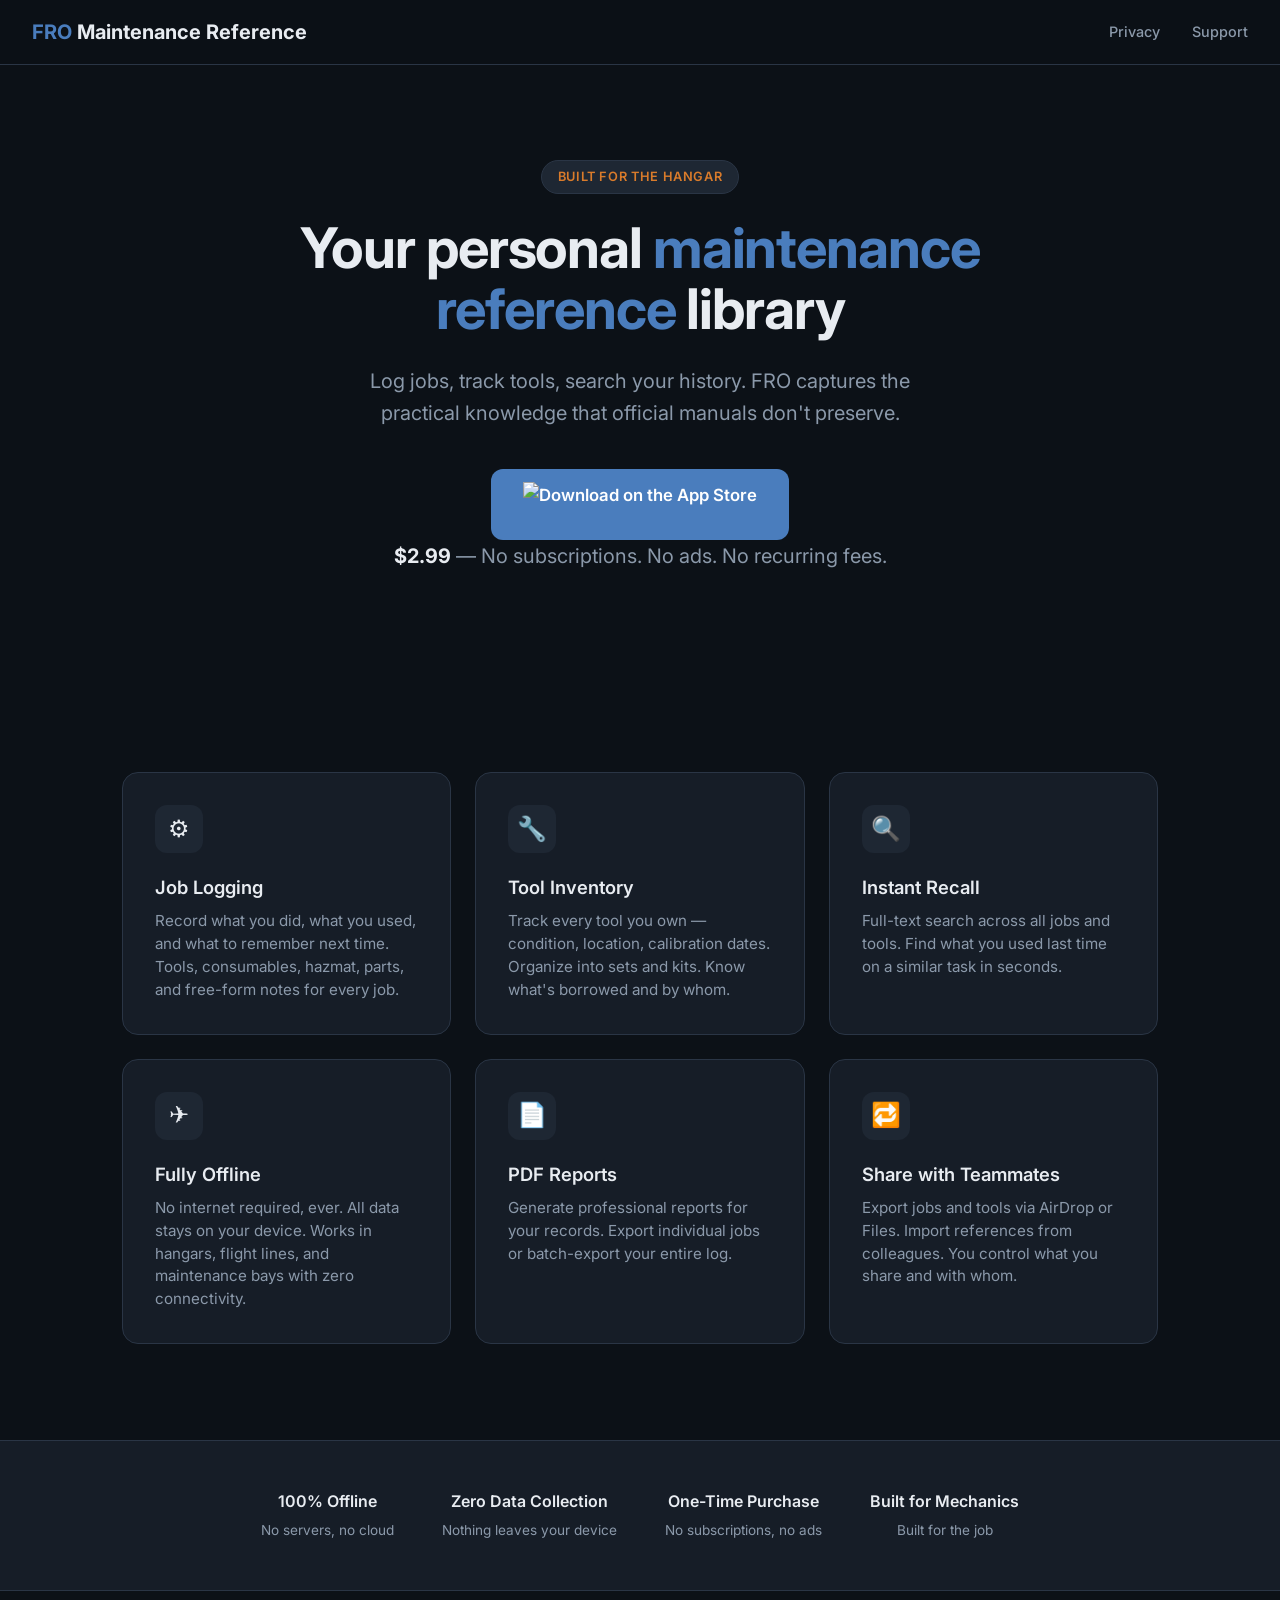
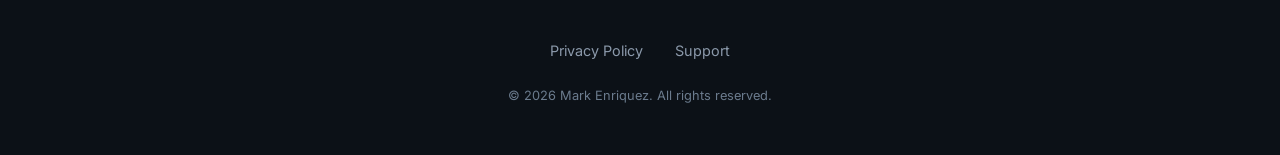
==== index.html @ f3af683f "fix: address legal compliance issues across all pages - Replace custom Apple logo SVG with official " ====
<!DOCTYPE html>
<html lang="en">
<head>
  <meta charset="UTF-8">
  <meta name="viewport" content="width=device-width, initial-scale=1.0">
  <title>FRO - Maintenance Reference</title>
  <meta name="description" content="FRO is a personal, offline-first maintenance reference tool for aircraft mechanics. Log jobs, track tools, search your history.">
  <link rel="preconnect" href="https://fonts.googleapis.com">
  <link rel="preconnect" href="https://fonts.gstatic.com" crossorigin>
  <link href="https://fonts.googleapis.com/css2?family=Inter:wght@400;500;600;700&display=swap" rel="stylesheet">
  <style>
    :root {
      --fro-blue: #4A7DBD;
      --fro-blue-dark: #3A6AA8;
      --fro-orange: #D97B2B;
      --fro-steel: #6B7B8D;
      --fro-bg: #0C1117;
      --fro-surface: #161D27;
      --fro-surface-2: #1E2733;
      --fro-text: #E8ECF1;
      --fro-text-secondary: #8B99AA;
      --fro-border: #2A3545;
    }
    * { margin: 0; padding: 0; box-sizing: border-box; }
    body {
      font-family: 'Inter', -apple-system, BlinkMacSystemFont, sans-serif;
      background: var(--fro-bg); color: var(--fro-text);
      line-height: 1.6; -webkit-font-smoothing: antialiased;
    }
    nav {
      position: fixed; top: 0; left: 0; right: 0; z-index: 100;
      padding: 1rem 2rem;
      background: rgba(12, 17, 23, 0.85);
      backdrop-filter: blur(12px); -webkit-backdrop-filter: blur(12px);
      border-bottom: 1px solid var(--fro-border);
      display: flex; justify-content: space-between; align-items: center;
    }
    .nav-brand { font-weight: 700; font-size: 1.25rem; color: var(--fro-text); text-decoration: none; }
    .nav-brand span { color: var(--fro-blue); }
    .nav-links { display: flex; gap: 2rem; list-style: none; }
    .nav-links a { color: var(--fro-text-secondary); text-decoration: none; font-size: 0.9rem; font-weight: 500; transition: color 0.2s; }
    .nav-links a:hover { color: var(--fro-text); }
    .hero {
      padding: 10rem 2rem 6rem; text-align: center;
      max-width: 800px; margin: 0 auto;
    }
    .hero-badge {
      display: inline-block; padding: 0.35rem 1rem;
      background: var(--fro-surface-2); border: 1px solid var(--fro-border);
      border-radius: 100px; font-size: 0.8rem; color: var(--fro-orange);
      font-weight: 600; margin-bottom: 1.5rem;
      letter-spacing: 0.05em; text-transform: uppercase;
    }
    .hero h1 {
      font-size: 3.5rem; font-weight: 700; line-height: 1.1;
      margin-bottom: 1.5rem; letter-spacing: -0.02em;
    }
    .hero h1 em { font-style: normal; color: var(--fro-blue); }
    .hero p { font-size: 1.25rem; color: var(--fro-text-secondary); max-width: 600px; margin: 0 auto 2.5rem; }
    .hero-cta {
      display: inline-flex; align-items: center; gap: 0.5rem;
      background: var(--fro-blue); color: white; text-decoration: none;
      padding: 0.85rem 2rem; border-radius: 12px;
      font-weight: 600; font-size: 1.05rem;
      transition: background 0.2s, transform 0.1s;
    }
    .hero-cta:hover { background: var(--fro-blue-dark); transform: translateY(-1px); }
    .hero-cta svg { width: 20px; height: 20px; }
    .hero-price { margin-top: 1rem; font-size: 0.9rem; color: var(--fro-text-secondary); }
    .hero-price strong { color: var(--fro-text); }
    .features { padding: 4rem 2rem 6rem; max-width: 1100px; margin: 0 auto; }
    .features-grid { display: grid; grid-template-columns: repeat(auto-fit, minmax(300px, 1fr)); gap: 1.5rem; }
    .feature-card {
      background: var(--fro-surface); border: 1px solid var(--fro-border);
      border-radius: 16px; padding: 2rem; transition: border-color 0.2s;
    }
    .feature-card:hover { border-color: var(--fro-blue); }
    .feature-icon {
      width: 48px; height: 48px; border-radius: 12px;
      background: var(--fro-surface-2); display: flex;
      align-items: center; justify-content: center;
      margin-bottom: 1.25rem; font-size: 1.5rem;
    }
    .feature-card h3 { font-size: 1.15rem; font-weight: 600; margin-bottom: 0.5rem; }
    .feature-card p { font-size: 0.95rem; color: var(--fro-text-secondary); line-height: 1.5; }
    .principles {
      padding: 3rem 2rem;
      border-top: 1px solid var(--fro-border);
      border-bottom: 1px solid var(--fro-border);
      background: var(--fro-surface);
    }
    .principles-inner {
      max-width: 1100px; margin: 0 auto;
      display: flex; justify-content: center; gap: 3rem;
      flex-wrap: wrap; text-align: center;
    }
    .principle { display: flex; flex-direction: column; align-items: center; gap: 0.35rem; }
    .principle strong { font-size: 1rem; font-weight: 600; }
    .principle span { font-size: 0.85rem; color: var(--fro-text-secondary); }
    footer { padding: 3rem 2rem; text-align: center; max-width: 800px; margin: 0 auto; }
    .footer-links { display: flex; justify-content: center; gap: 2rem; margin-bottom: 1.5rem; flex-wrap: wrap; }
    .footer-links a { color: var(--fro-text-secondary); text-decoration: none; font-size: 0.9rem; transition: color 0.2s; }
    .footer-links a:hover { color: var(--fro-text); }
    .footer-copy { font-size: 0.8rem; color: var(--fro-steel); }
    @media (max-width: 640px) {
      .hero { padding: 8rem 1.25rem 4rem; }
      .hero h1 { font-size: 2.25rem; }
      .hero p { font-size: 1.05rem; }
      .features { padding: 3rem 1.25rem 4rem; }
      .nav-links { gap: 1rem; }
      .principles-inner { gap: 2rem; }
    }
  </style>
</head>
<body>
<nav>
  <a href="./" class="nav-brand"><span>FRO</span> Maintenance Reference</a>
  <ul class="nav-links">
    <li><a href="privacy">Privacy</a></li>
    <li><a href="support">Support</a></li>
  </ul>
</nav>
<section class="hero">
  <div class="hero-badge">Built for the Hangar</div>
  <h1>Your personal <em>maintenance reference</em> library</h1>
  <p>Log jobs, track tools, search your history. FRO captures the practical knowledge that official manuals don't preserve.</p>
  <a href="https://apps.apple.com/app/fro-maintenance-reference/id6758827518" class="hero-cta">
    <img src="https://developer.apple.com/assets/elements/badges/download-on-the-app-store.svg" alt="Download on the App Store" style="height: 44px;">
  </a>
  <p class="hero-price"><strong>$2.99</strong> &mdash; No subscriptions. No ads. No recurring fees.</p>
</section>
<section class="features">
  <div class="features-grid">
    <div class="feature-card">
      <div class="feature-icon">&#9881;</div>
      <h3>Job Logging</h3>
      <p>Record what you did, what you used, and what to remember next time. Tools, consumables, hazmat, parts, and free-form notes for every job.</p>
    </div>
    <div class="feature-card">
      <div class="feature-icon">&#128295;</div>
      <h3>Tool Inventory</h3>
      <p>Track every tool you own — condition, location, calibration dates. Organize into sets and kits. Know what's borrowed and by whom.</p>
    </div>
    <div class="feature-card">
      <div class="feature-icon">&#128269;</div>
      <h3>Instant Recall</h3>
      <p>Full-text search across all jobs and tools. Find what you used last time on a similar task in seconds.</p>
    </div>
    <div class="feature-card">
      <div class="feature-icon">&#9992;</div>
      <h3>Fully Offline</h3>
      <p>No internet required, ever. All data stays on your device. Works in hangars, flight lines, and maintenance bays with zero connectivity.</p>
    </div>
    <div class="feature-card">
      <div class="feature-icon">&#128196;</div>
      <h3>PDF Reports</h3>
      <p>Generate professional reports for your records. Export individual jobs or batch-export your entire log.</p>
    </div>
    <div class="feature-card">
      <div class="feature-icon">&#128257;</div>
      <h3>Share with Teammates</h3>
      <p>Export jobs and tools via AirDrop or Files. Import references from colleagues. You control what you share and with whom.</p>
    </div>
  </div>
</section>
<section class="principles">
  <div class="principles-inner">
    <div class="principle"><strong>100% Offline</strong><span>No servers, no cloud</span></div>
    <div class="principle"><strong>Zero Data Collection</strong><span>Nothing leaves your device</span></div>
    <div class="principle"><strong>One-Time Purchase</strong><span>No subscriptions, no ads</span></div>
    <div class="principle"><strong>Built for Mechanics</strong><span>Built for the job</span></div>
  </div>
</section>
<footer>
  <div class="footer-links">
    <a href="privacy">Privacy Policy</a>
    <a href="support">Support</a>
  </div>
  <p class="footer-copy">&copy; 2026 Mark Enriquez. All rights reserved.</p>
</footer>
</body>
</html>
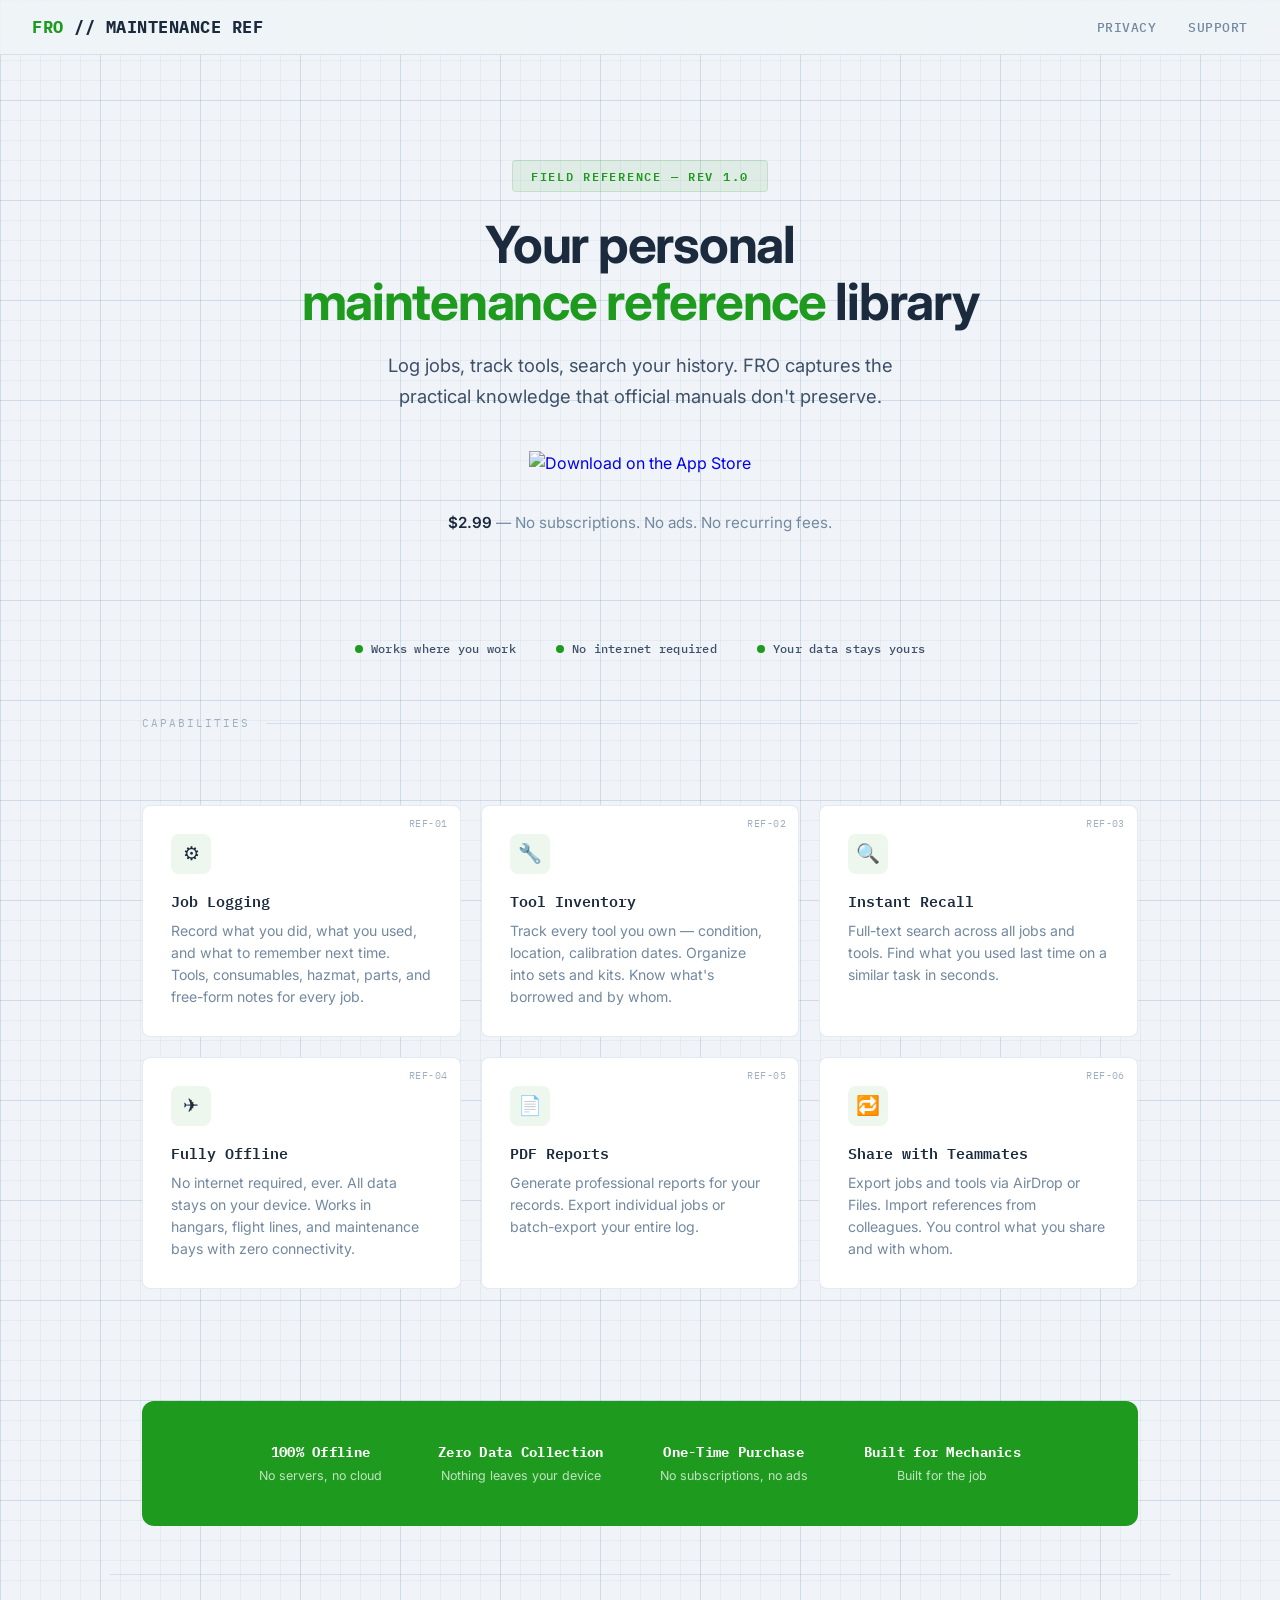
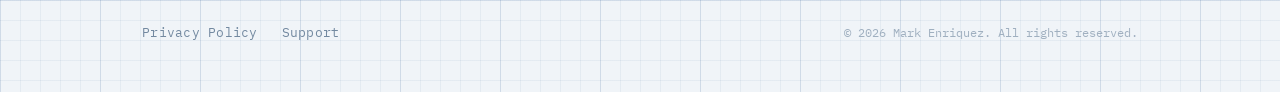
==== commit 4a467119: "redesign: light blueprint theme across all pages Complete visual overhaul to match FRO's green brand" ====
--- a/index.html
+++ b/index.html
@@ -7,170 +7,358 @@
   <meta name="description" content="FRO is a personal, offline-first maintenance reference tool for aircraft mechanics. Log jobs, track tools, search your history.">
   <link rel="preconnect" href="https://fonts.googleapis.com">
   <link rel="preconnect" href="https://fonts.gstatic.com" crossorigin>
-  <link href="https://fonts.googleapis.com/css2?family=Inter:wght@400;500;600;700&display=swap" rel="stylesheet">
+  <link href="https://fonts.googleapis.com/css2?family=IBM+Plex+Mono:wght@400;500;600;700&family=Inter:wght@400;500;600;700&display=swap" rel="stylesheet">
   <style>
     :root {
-      --fro-blue: #4A7DBD;
-      --fro-blue-dark: #3A6AA8;
+      --fro-green: #1E9B1E;
+      --fro-green-soft: rgba(30, 155, 30, 0.08);
+      --fro-green-medium: rgba(30, 155, 30, 0.15);
       --fro-orange: #D97B2B;
-      --fro-steel: #6B7B8D;
-      --fro-bg: #0C1117;
-      --fro-surface: #161D27;
-      --fro-surface-2: #1E2733;
-      --fro-text: #E8ECF1;
-      --fro-text-secondary: #8B99AA;
-      --fro-border: #2A3545;
+      --fro-bg: #F0F4F8;
+      --fro-grid: rgba(30, 80, 140, 0.06);
+      --fro-grid-major: rgba(30, 80, 140, 0.10);
+      --fro-surface: #FFFFFF;
+      --fro-ink: #1B2A3D;
+      --fro-ink-mid: #3D5068;
+      --fro-ink-light: #7389A0;
+      --fro-border: rgba(30, 80, 140, 0.12);
+      --fro-dim: #A0B0C0;
     }
     * { margin: 0; padding: 0; box-sizing: border-box; }
     body {
-      font-family: 'Inter', -apple-system, BlinkMacSystemFont, sans-serif;
-      background: var(--fro-bg); color: var(--fro-text);
-      line-height: 1.6; -webkit-font-smoothing: antialiased;
-    }
+      font-family: 'Inter', -apple-system, sans-serif;
+      background: var(--fro-bg);
+      color: var(--fro-ink);
+      line-height: 1.6;
+      -webkit-font-smoothing: antialiased;
+      /* Light blueprint grid */
+      background-image:
+        linear-gradient(var(--fro-grid) 1px, transparent 1px),
+        linear-gradient(90deg, var(--fro-grid) 1px, transparent 1px),
+        linear-gradient(var(--fro-grid-major) 1px, transparent 1px),
+        linear-gradient(90deg, var(--fro-grid-major) 1px, transparent 1px);
+      background-size:
+        20px 20px,
+        20px 20px,
+        100px 100px,
+        100px 100px;
+    }
+
+    /* ─── NAV ─── */
     nav {
       position: fixed; top: 0; left: 0; right: 0; z-index: 100;
-      padding: 1rem 2rem;
-      background: rgba(12, 17, 23, 0.85);
-      backdrop-filter: blur(12px); -webkit-backdrop-filter: blur(12px);
+      padding: 0.85rem 2rem;
+      background: rgba(240, 244, 248, 0.88);
+      backdrop-filter: blur(16px); -webkit-backdrop-filter: blur(16px);
       border-bottom: 1px solid var(--fro-border);
       display: flex; justify-content: space-between; align-items: center;
     }
-    .nav-brand { font-weight: 700; font-size: 1.25rem; color: var(--fro-text); text-decoration: none; }
-    .nav-brand span { color: var(--fro-blue); }
+    .nav-brand {
+      font-family: 'IBM Plex Mono', monospace;
+      font-weight: 700; font-size: 1.05rem;
+      color: var(--fro-ink); text-decoration: none;
+      letter-spacing: 0.03em;
+    }
+    .nav-brand span { color: var(--fro-green); }
     .nav-links { display: flex; gap: 2rem; list-style: none; }
-    .nav-links a { color: var(--fro-text-secondary); text-decoration: none; font-size: 0.9rem; font-weight: 500; transition: color 0.2s; }
-    .nav-links a:hover { color: var(--fro-text); }
+    .nav-links a {
+      font-family: 'IBM Plex Mono', monospace;
+      color: var(--fro-ink-light); text-decoration: none;
+      font-size: 0.8rem; font-weight: 500;
+      letter-spacing: 0.04em;
+      text-transform: uppercase;
+      transition: color 0.2s;
+    }
+    .nav-links a:hover { color: var(--fro-green); }
+
+    /* ─── HERO ─── */
     .hero {
-      padding: 10rem 2rem 6rem; text-align: center;
-      max-width: 800px; margin: 0 auto;
-    }
-    .hero-badge {
-      display: inline-block; padding: 0.35rem 1rem;
-      background: var(--fro-surface-2); border: 1px solid var(--fro-border);
-      border-radius: 100px; font-size: 0.8rem; color: var(--fro-orange);
-      font-weight: 600; margin-bottom: 1.5rem;
-      letter-spacing: 0.05em; text-transform: uppercase;
+      padding: 10rem 2rem 5rem;
+      text-align: center;
+      max-width: 850px; margin: 0 auto;
+      position: relative;
+    }
+    .hero-label {
+      display: inline-block;
+      font-family: 'IBM Plex Mono', monospace;
+      font-size: 0.72rem; font-weight: 600;
+      letter-spacing: 0.15em;
+      text-transform: uppercase;
+      color: var(--fro-green);
+      background: var(--fro-green-soft);
+      border: 1px solid var(--fro-green-medium);
+      padding: 0.35rem 1.1rem;
+      border-radius: 4px;
+      margin-bottom: 1.5rem;
     }
     .hero h1 {
-      font-size: 3.5rem; font-weight: 700; line-height: 1.1;
-      margin-bottom: 1.5rem; letter-spacing: -0.02em;
-    }
-    .hero h1 em { font-style: normal; color: var(--fro-blue); }
-    .hero p { font-size: 1.25rem; color: var(--fro-text-secondary); max-width: 600px; margin: 0 auto 2.5rem; }
+      font-size: 3.2rem; font-weight: 700; line-height: 1.12;
+      margin-bottom: 1.25rem;
+      letter-spacing: -0.025em;
+      color: var(--fro-ink);
+    }
+    .hero h1 em {
+      font-style: normal;
+      color: var(--fro-green);
+    }
+    .hero-sub {
+      font-size: 1.15rem; color: var(--fro-ink-mid);
+      max-width: 560px; margin: 0 auto 2.5rem;
+      line-height: 1.65;
+    }
+    .cta-group {
+      display: flex; flex-direction: column; align-items: center; gap: 0.75rem;
+    }
     .hero-cta {
-      display: inline-flex; align-items: center; gap: 0.5rem;
-      background: var(--fro-blue); color: white; text-decoration: none;
-      padding: 0.85rem 2rem; border-radius: 12px;
-      font-weight: 600; font-size: 1.05rem;
-      transition: background 0.2s, transform 0.1s;
-    }
-    .hero-cta:hover { background: var(--fro-blue-dark); transform: translateY(-1px); }
-    .hero-cta svg { width: 20px; height: 20px; }
-    .hero-price { margin-top: 1rem; font-size: 0.9rem; color: var(--fro-text-secondary); }
-    .hero-price strong { color: var(--fro-text); }
-    .features { padding: 4rem 2rem 6rem; max-width: 1100px; margin: 0 auto; }
-    .features-grid { display: grid; grid-template-columns: repeat(auto-fit, minmax(300px, 1fr)); gap: 1.5rem; }
+      display: inline-flex; align-items: center;
+      text-decoration: none;
+      transition: transform 0.15s;
+    }
+    .hero-cta:hover { transform: scale(1.03); }
+    .hero-cta img { height: 48px; }
+    .hero-price {
+      font-size: 0.95rem; color: var(--fro-ink-light);
+    }
+    .hero-price strong { color: var(--fro-ink); font-weight: 600; }
+
+    /* ─── VALUE STRIP ─── */
+    .value-strip {
+      padding: 1.5rem 2rem;
+      max-width: 820px;
+      margin: 0 auto 2rem;
+      display: flex; justify-content: center; gap: 2.5rem; flex-wrap: wrap;
+    }
+    .value-chip {
+      display: flex; align-items: center; gap: 0.5rem;
+      font-family: 'IBM Plex Mono', monospace;
+      font-size: 0.78rem; font-weight: 500;
+      color: var(--fro-ink-mid);
+      letter-spacing: 0.02em;
+    }
+    .value-chip .dot {
+      width: 8px; height: 8px;
+      border-radius: 50%;
+      background: var(--fro-green);
+    }
+
+    /* ─── SECTION LABELS ─── */
+    .section-divider {
+      max-width: 1060px; margin: 0 auto;
+      padding: 0 2rem;
+      display: flex; align-items: center; gap: 1rem;
+      margin-bottom: 1.5rem;
+    }
+    .section-divider span {
+      font-family: 'IBM Plex Mono', monospace;
+      font-size: 0.68rem;
+      letter-spacing: 0.18em;
+      text-transform: uppercase;
+      color: var(--fro-dim);
+      white-space: nowrap;
+    }
+    .section-divider::after {
+      content: '';
+      flex: 1;
+      height: 1px;
+      background: var(--fro-border);
+    }
+
+    /* ─── FEATURES ─── */
+    .features {
+      padding: 3rem 2rem 4rem;
+      max-width: 1060px; margin: 0 auto;
+    }
+    .features-grid {
+      display: grid;
+      grid-template-columns: repeat(3, 1fr);
+      gap: 1.25rem;
+    }
     .feature-card {
-      background: var(--fro-surface); border: 1px solid var(--fro-border);
-      border-radius: 16px; padding: 2rem; transition: border-color 0.2s;
-    }
-    .feature-card:hover { border-color: var(--fro-blue); }
+      background: var(--fro-surface);
+      border: 1px solid var(--fro-border);
+      border-radius: 8px;
+      padding: 1.75rem;
+      position: relative;
+      transition: border-color 0.2s, box-shadow 0.2s;
+    }
+    .feature-card:hover {
+      border-color: var(--fro-green);
+      box-shadow: 0 4px 20px rgba(30, 155, 30, 0.07);
+    }
+    /* Schematic ref number */
+    .feature-ref {
+      font-family: 'IBM Plex Mono', monospace;
+      font-size: 0.6rem;
+      color: var(--fro-dim);
+      position: absolute;
+      top: 0.65rem; right: 0.75rem;
+      letter-spacing: 0.05em;
+    }
     .feature-icon {
-      width: 48px; height: 48px; border-radius: 12px;
-      background: var(--fro-surface-2); display: flex;
-      align-items: center; justify-content: center;
-      margin-bottom: 1.25rem; font-size: 1.5rem;
-    }
-    .feature-card h3 { font-size: 1.15rem; font-weight: 600; margin-bottom: 0.5rem; }
-    .feature-card p { font-size: 0.95rem; color: var(--fro-text-secondary); line-height: 1.5; }
+      width: 40px; height: 40px;
+      border-radius: 8px;
+      background: var(--fro-green-soft);
+      display: flex; align-items: center; justify-content: center;
+      margin-bottom: 1rem;
+      font-size: 1.2rem;
+    }
+    .feature-card h3 {
+      font-family: 'IBM Plex Mono', monospace;
+      font-size: 0.95rem; font-weight: 600;
+      margin-bottom: 0.4rem;
+      color: var(--fro-ink);
+    }
+    .feature-card p {
+      font-size: 0.88rem;
+      color: var(--fro-ink-light);
+      line-height: 1.55;
+    }
+
+    /* ─── PRINCIPLES ─── */
     .principles {
       padding: 3rem 2rem;
+      max-width: 1060px; margin: 0 auto;
+    }
+    .principles-card {
+      background: var(--fro-green);
+      border-radius: 12px;
+      padding: 2.5rem;
+      display: flex; justify-content: center; gap: 3.5rem;
+      flex-wrap: wrap;
+    }
+    .principle {
+      display: flex; flex-direction: column; align-items: center; gap: 0.2rem;
+      text-align: center;
+    }
+    .principle strong {
+      font-family: 'IBM Plex Mono', monospace;
+      font-size: 0.88rem; font-weight: 700;
+      color: #FFFFFF;
+      letter-spacing: 0.02em;
+    }
+    .principle span {
+      font-size: 0.78rem;
+      color: rgba(255, 255, 255, 0.72);
+    }
+
+    /* ─── FOOTER — Title Block style ─── */
+    footer {
+      padding: 3rem 2rem;
+      max-width: 1060px; margin: 0 auto;
       border-top: 1px solid var(--fro-border);
-      border-bottom: 1px solid var(--fro-border);
-      background: var(--fro-surface);
-    }
-    .principles-inner {
-      max-width: 1100px; margin: 0 auto;
-      display: flex; justify-content: center; gap: 3rem;
-      flex-wrap: wrap; text-align: center;
-    }
-    .principle { display: flex; flex-direction: column; align-items: center; gap: 0.35rem; }
-    .principle strong { font-size: 1rem; font-weight: 600; }
-    .principle span { font-size: 0.85rem; color: var(--fro-text-secondary); }
-    footer { padding: 3rem 2rem; text-align: center; max-width: 800px; margin: 0 auto; }
-    .footer-links { display: flex; justify-content: center; gap: 2rem; margin-bottom: 1.5rem; flex-wrap: wrap; }
-    .footer-links a { color: var(--fro-text-secondary); text-decoration: none; font-size: 0.9rem; transition: color 0.2s; }
-    .footer-links a:hover { color: var(--fro-text); }
-    .footer-copy { font-size: 0.8rem; color: var(--fro-steel); }
-    @media (max-width: 640px) {
-      .hero { padding: 8rem 1.25rem 4rem; }
-      .hero h1 { font-size: 2.25rem; }
-      .hero p { font-size: 1.05rem; }
-      .features { padding: 3rem 1.25rem 4rem; }
-      .nav-links { gap: 1rem; }
-      .principles-inner { gap: 2rem; }
+      display: flex; justify-content: space-between; align-items: center;
+      flex-wrap: wrap; gap: 1rem;
+    }
+    .footer-links {
+      display: flex; gap: 1.5rem; flex-wrap: wrap;
+    }
+    .footer-links a {
+      font-family: 'IBM Plex Mono', monospace;
+      color: var(--fro-ink-light); text-decoration: none;
+      font-size: 0.8rem; letter-spacing: 0.02em;
+      transition: color 0.2s;
+    }
+    .footer-links a:hover { color: var(--fro-green); }
+    .footer-copy {
+      font-family: 'IBM Plex Mono', monospace;
+      font-size: 0.72rem; color: var(--fro-dim);
+    }
+
+    /* ─── RESPONSIVE ─── */
+    @media (max-width: 768px) {
+      .hero { padding: 8rem 1.25rem 3rem; }
+      .hero h1 { font-size: 2.2rem; }
+      .hero-sub { font-size: 1.05rem; }
+      .features { padding: 2rem 1.25rem 3rem; }
+      .features-grid { grid-template-columns: 1fr; }
+      .value-strip { gap: 1rem; }
+      .principles-card { padding: 2rem 1.5rem; gap: 2rem; }
+      footer { flex-direction: column; text-align: center; }
+      .section-divider { padding: 0 1.25rem; }
+    }
+    @media (min-width: 769px) and (max-width: 1024px) {
+      .features-grid { grid-template-columns: repeat(2, 1fr); }
     }
   </style>
 </head>
 <body>
 <nav>
-  <a href="./" class="nav-brand"><span>FRO</span> Maintenance Reference</a>
+  <a href="./" class="nav-brand"><span>FRO</span> // MAINTENANCE REF</a>
   <ul class="nav-links">
     <li><a href="privacy">Privacy</a></li>
     <li><a href="support">Support</a></li>
   </ul>
 </nav>
+
 <section class="hero">
-  <div class="hero-badge">Built for the Hangar</div>
-  <h1>Your personal <em>maintenance reference</em> library</h1>
-  <p>Log jobs, track tools, search your history. FRO captures the practical knowledge that official manuals don't preserve.</p>
-  <a href="https://apps.apple.com/app/fro-maintenance-reference/id6758827518" class="hero-cta">
-    <img src="https://developer.apple.com/assets/elements/badges/download-on-the-app-store.svg" alt="Download on the App Store" style="height: 44px;">
-  </a>
-  <p class="hero-price"><strong>$2.99</strong> &mdash; No subscriptions. No ads. No recurring fees.</p>
+  <div class="hero-label">Field Reference &mdash; Rev 1.0</div>
+  <h1>Your personal<br><em>maintenance reference</em> library</h1>
+  <p class="hero-sub">Log jobs, track tools, search your history. FRO captures the practical knowledge that official manuals don't preserve.</p>
+  <div class="cta-group">
+    <a href="https://apps.apple.com/app/fro-maintenance-reference/id6758827518" class="hero-cta">
+      <img src="https://developer.apple.com/assets/elements/badges/download-on-the-app-store.svg" alt="Download on the App Store">
+    </a>
+    <p class="hero-price"><strong>$2.99</strong> &mdash; No subscriptions. No ads. No recurring fees.</p>
+  </div>
 </section>
+
+<div class="value-strip">
+  <div class="value-chip"><div class="dot"></div>Works where you work</div>
+  <div class="value-chip"><div class="dot"></div>No internet required</div>
+  <div class="value-chip"><div class="dot"></div>Your data stays yours</div>
+</div>
+
+<div class="section-divider"><span>Capabilities</span></div>
 <section class="features">
   <div class="features-grid">
     <div class="feature-card">
+      <span class="feature-ref">REF-01</span>
       <div class="feature-icon">&#9881;</div>
       <h3>Job Logging</h3>
       <p>Record what you did, what you used, and what to remember next time. Tools, consumables, hazmat, parts, and free-form notes for every job.</p>
     </div>
     <div class="feature-card">
+      <span class="feature-ref">REF-02</span>
       <div class="feature-icon">&#128295;</div>
       <h3>Tool Inventory</h3>
-      <p>Track every tool you own — condition, location, calibration dates. Organize into sets and kits. Know what's borrowed and by whom.</p>
-    </div>
-    <div class="feature-card">
+      <p>Track every tool you own &mdash; condition, location, calibration dates. Organize into sets and kits. Know what's borrowed and by whom.</p>
+    </div>
+    <div class="feature-card">
+      <span class="feature-ref">REF-03</span>
       <div class="feature-icon">&#128269;</div>
       <h3>Instant Recall</h3>
       <p>Full-text search across all jobs and tools. Find what you used last time on a similar task in seconds.</p>
     </div>
     <div class="feature-card">
+      <span class="feature-ref">REF-04</span>
       <div class="feature-icon">&#9992;</div>
       <h3>Fully Offline</h3>
       <p>No internet required, ever. All data stays on your device. Works in hangars, flight lines, and maintenance bays with zero connectivity.</p>
     </div>
     <div class="feature-card">
+      <span class="feature-ref">REF-05</span>
       <div class="feature-icon">&#128196;</div>
       <h3>PDF Reports</h3>
       <p>Generate professional reports for your records. Export individual jobs or batch-export your entire log.</p>
     </div>
     <div class="feature-card">
+      <span class="feature-ref">REF-06</span>
       <div class="feature-icon">&#128257;</div>
       <h3>Share with Teammates</h3>
       <p>Export jobs and tools via AirDrop or Files. Import references from colleagues. You control what you share and with whom.</p>
     </div>
   </div>
 </section>
+
 <section class="principles">
-  <div class="principles-inner">
+  <div class="principles-card">
     <div class="principle"><strong>100% Offline</strong><span>No servers, no cloud</span></div>
     <div class="principle"><strong>Zero Data Collection</strong><span>Nothing leaves your device</span></div>
     <div class="principle"><strong>One-Time Purchase</strong><span>No subscriptions, no ads</span></div>
     <div class="principle"><strong>Built for Mechanics</strong><span>Built for the job</span></div>
   </div>
 </section>
+
 <footer>
   <div class="footer-links">
     <a href="privacy">Privacy Policy</a>
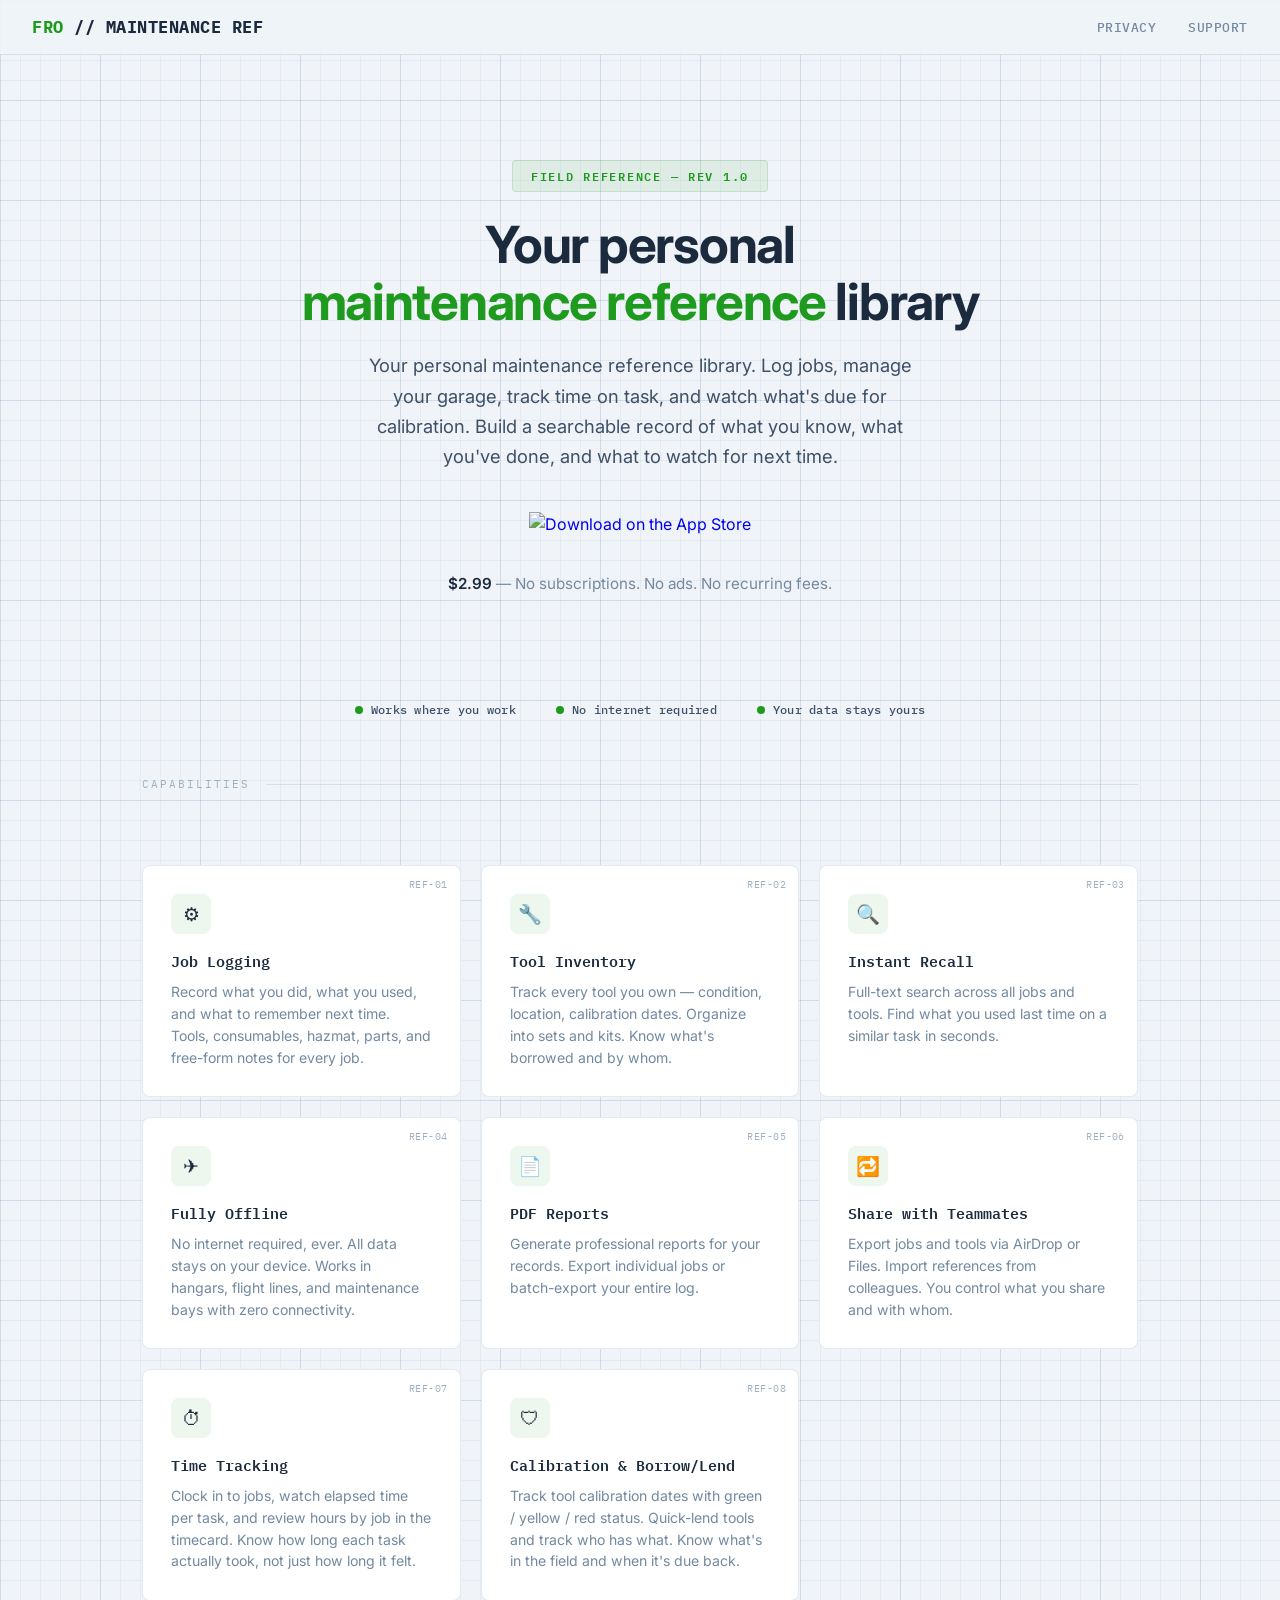
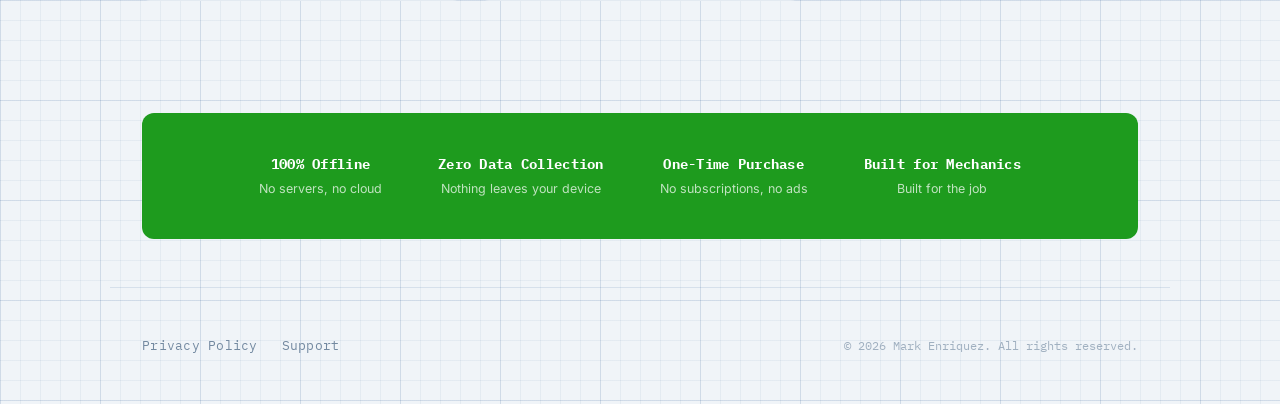
==== commit b780e6ea: "content refresh: privacy claims accuracy + feature list expansion Per the 2026-05-06 living-doc audi" ====
--- a/index.html
+++ b/index.html
@@ -293,7 +293,7 @@
 <section class="hero">
   <div class="hero-label">Field Reference &mdash; Rev 1.0</div>
   <h1>Your personal<br><em>maintenance reference</em> library</h1>
-  <p class="hero-sub">Log jobs, track tools, search your history. FRO captures the practical knowledge that official manuals don't preserve.</p>
+  <p class="hero-sub">Your personal maintenance reference library. Log jobs, manage your garage, track time on task, and watch what's due for calibration. Build a searchable record of what you know, what you've done, and what to watch for next time.</p>
   <div class="cta-group">
     <a href="https://apps.apple.com/app/fro-maintenance-reference/id6758827518" class="hero-cta">
       <img src="https://developer.apple.com/assets/elements/badges/download-on-the-app-store.svg" alt="Download on the App Store">
@@ -346,6 +346,18 @@
       <div class="feature-icon">&#128257;</div>
       <h3>Share with Teammates</h3>
       <p>Export jobs and tools via AirDrop or Files. Import references from colleagues. You control what you share and with whom.</p>
+    </div>
+    <div class="feature-card">
+      <span class="feature-ref">REF-07</span>
+      <div class="feature-icon">&#9201;</div>
+      <h3>Time Tracking</h3>
+      <p>Clock in to jobs, watch elapsed time per task, and review hours by job in the timecard. Know how long each task actually took, not just how long it felt.</p>
+    </div>
+    <div class="feature-card">
+      <span class="feature-ref">REF-08</span>
+      <div class="feature-icon">&#128737;</div>
+      <h3>Calibration &amp; Borrow/Lend</h3>
+      <p>Track tool calibration dates with green / yellow / red status. Quick-lend tools and track who has what. Know what's in the field and when it's due back.</p>
     </div>
   </div>
 </section>
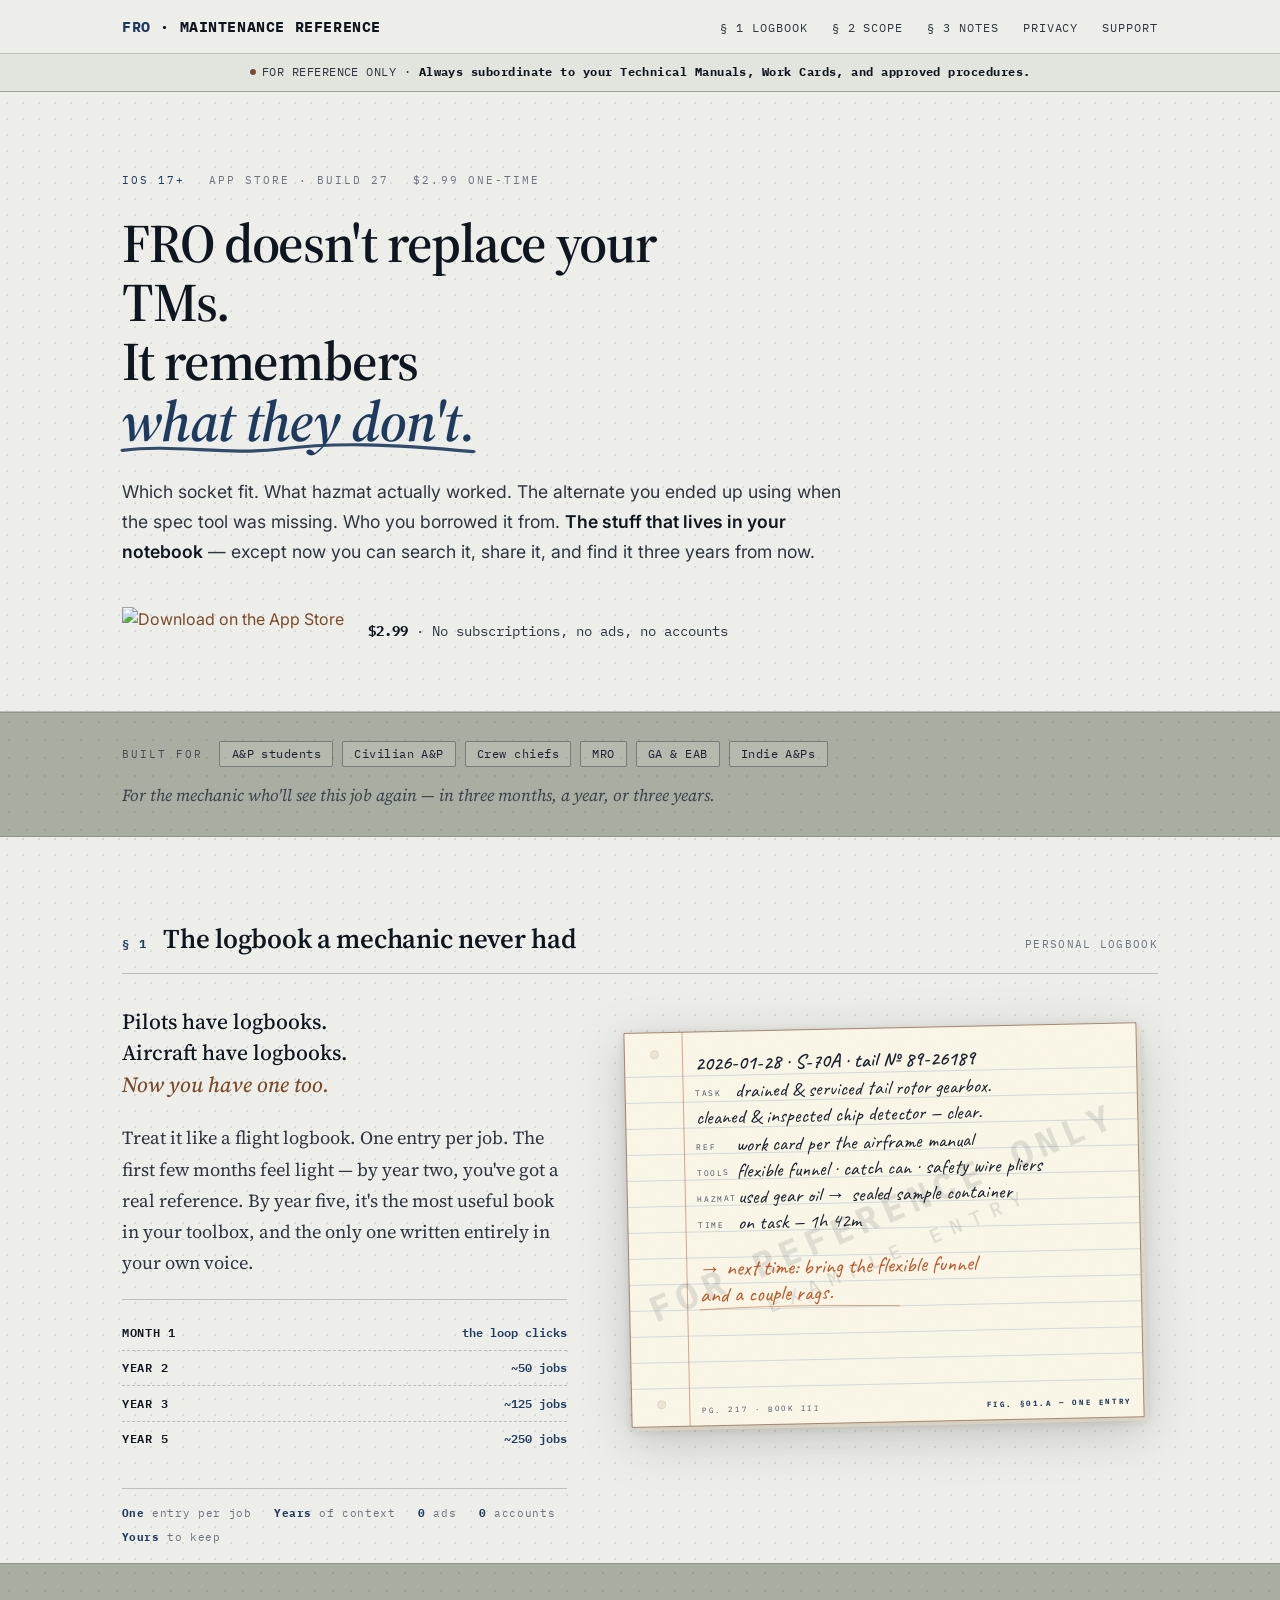
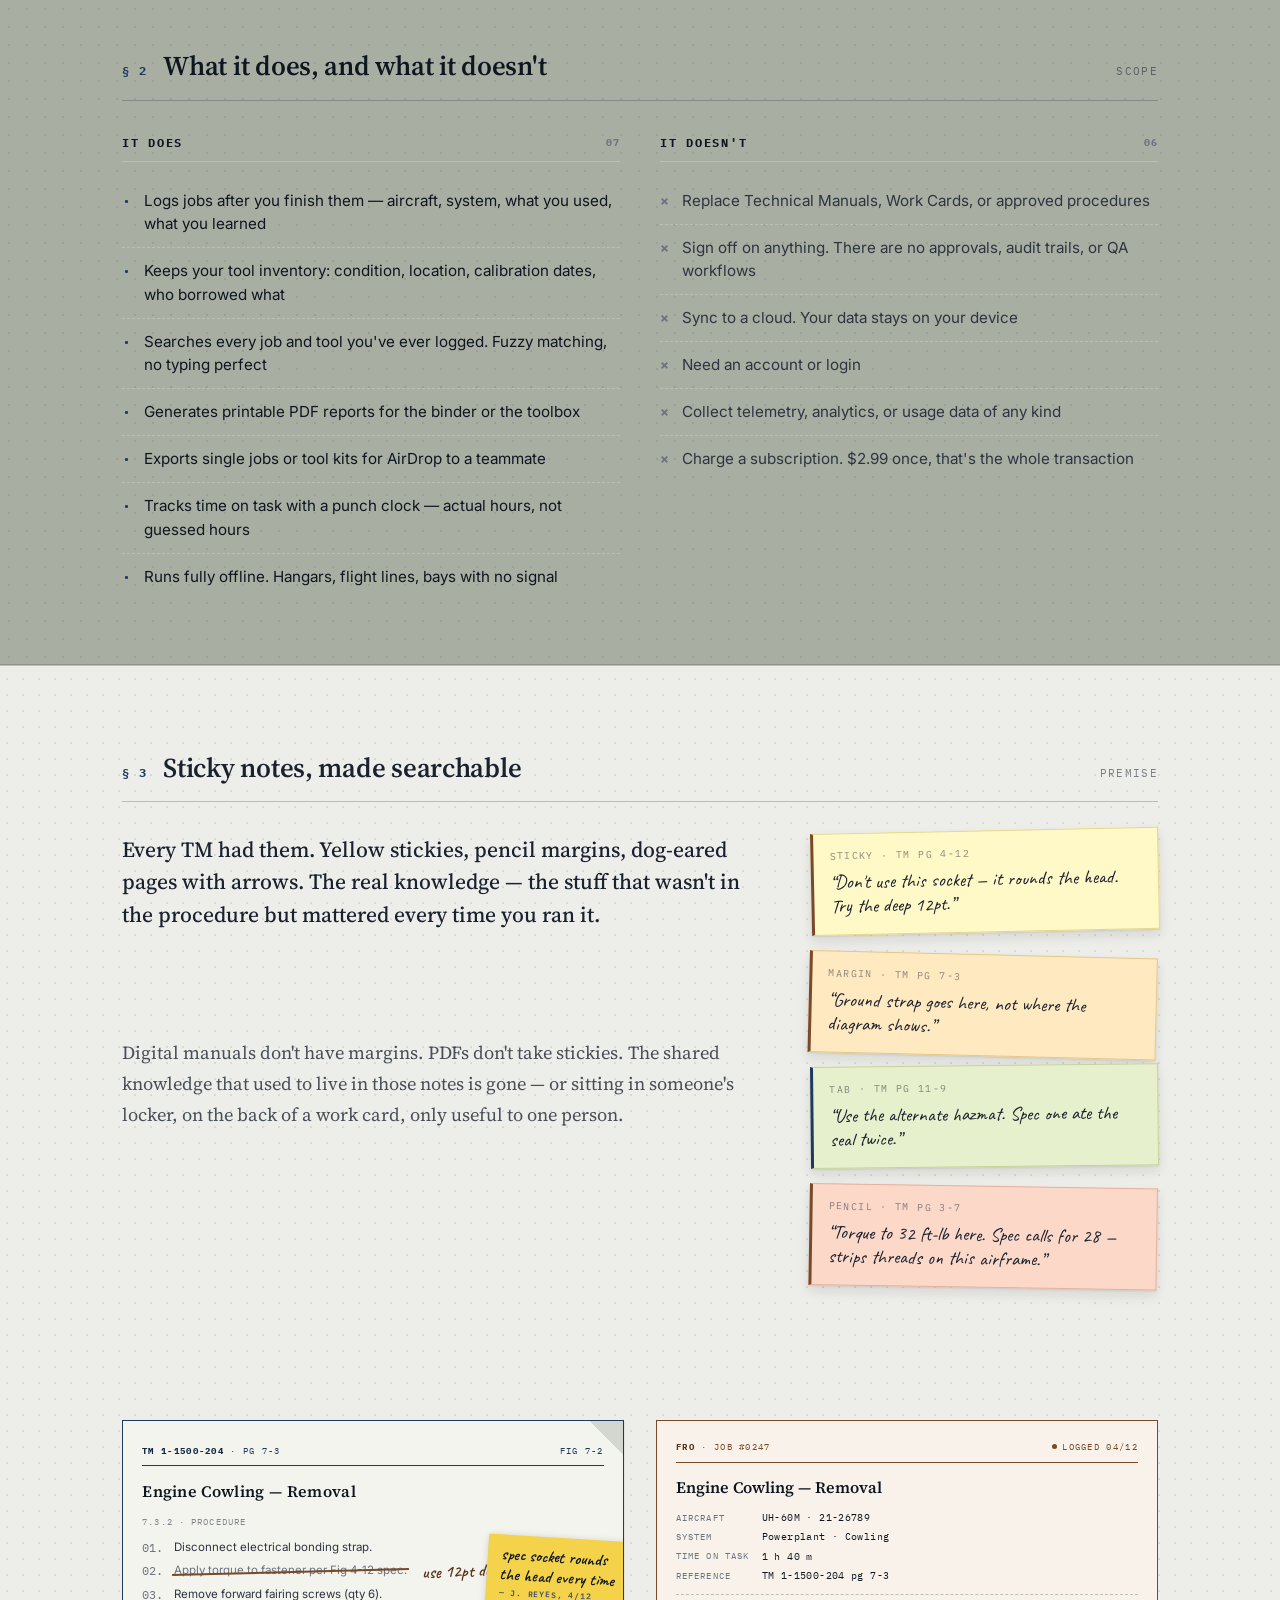
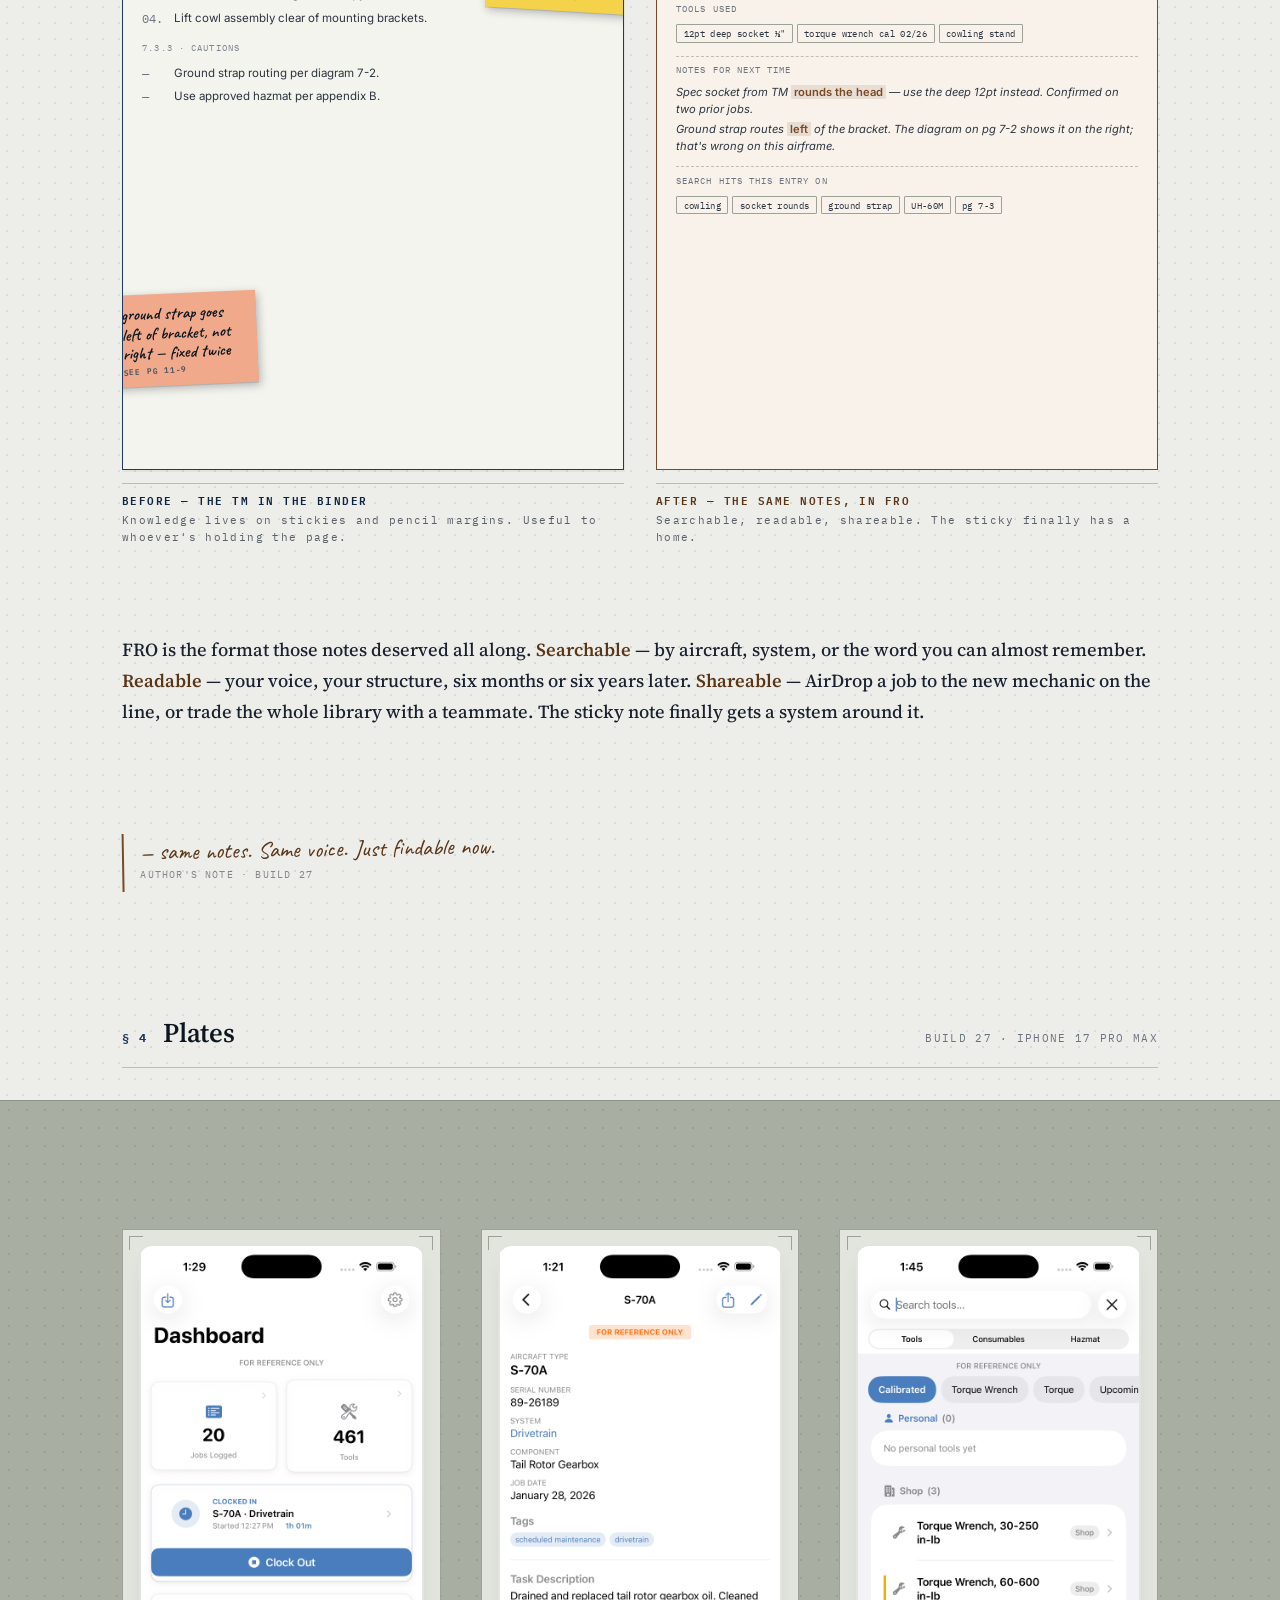
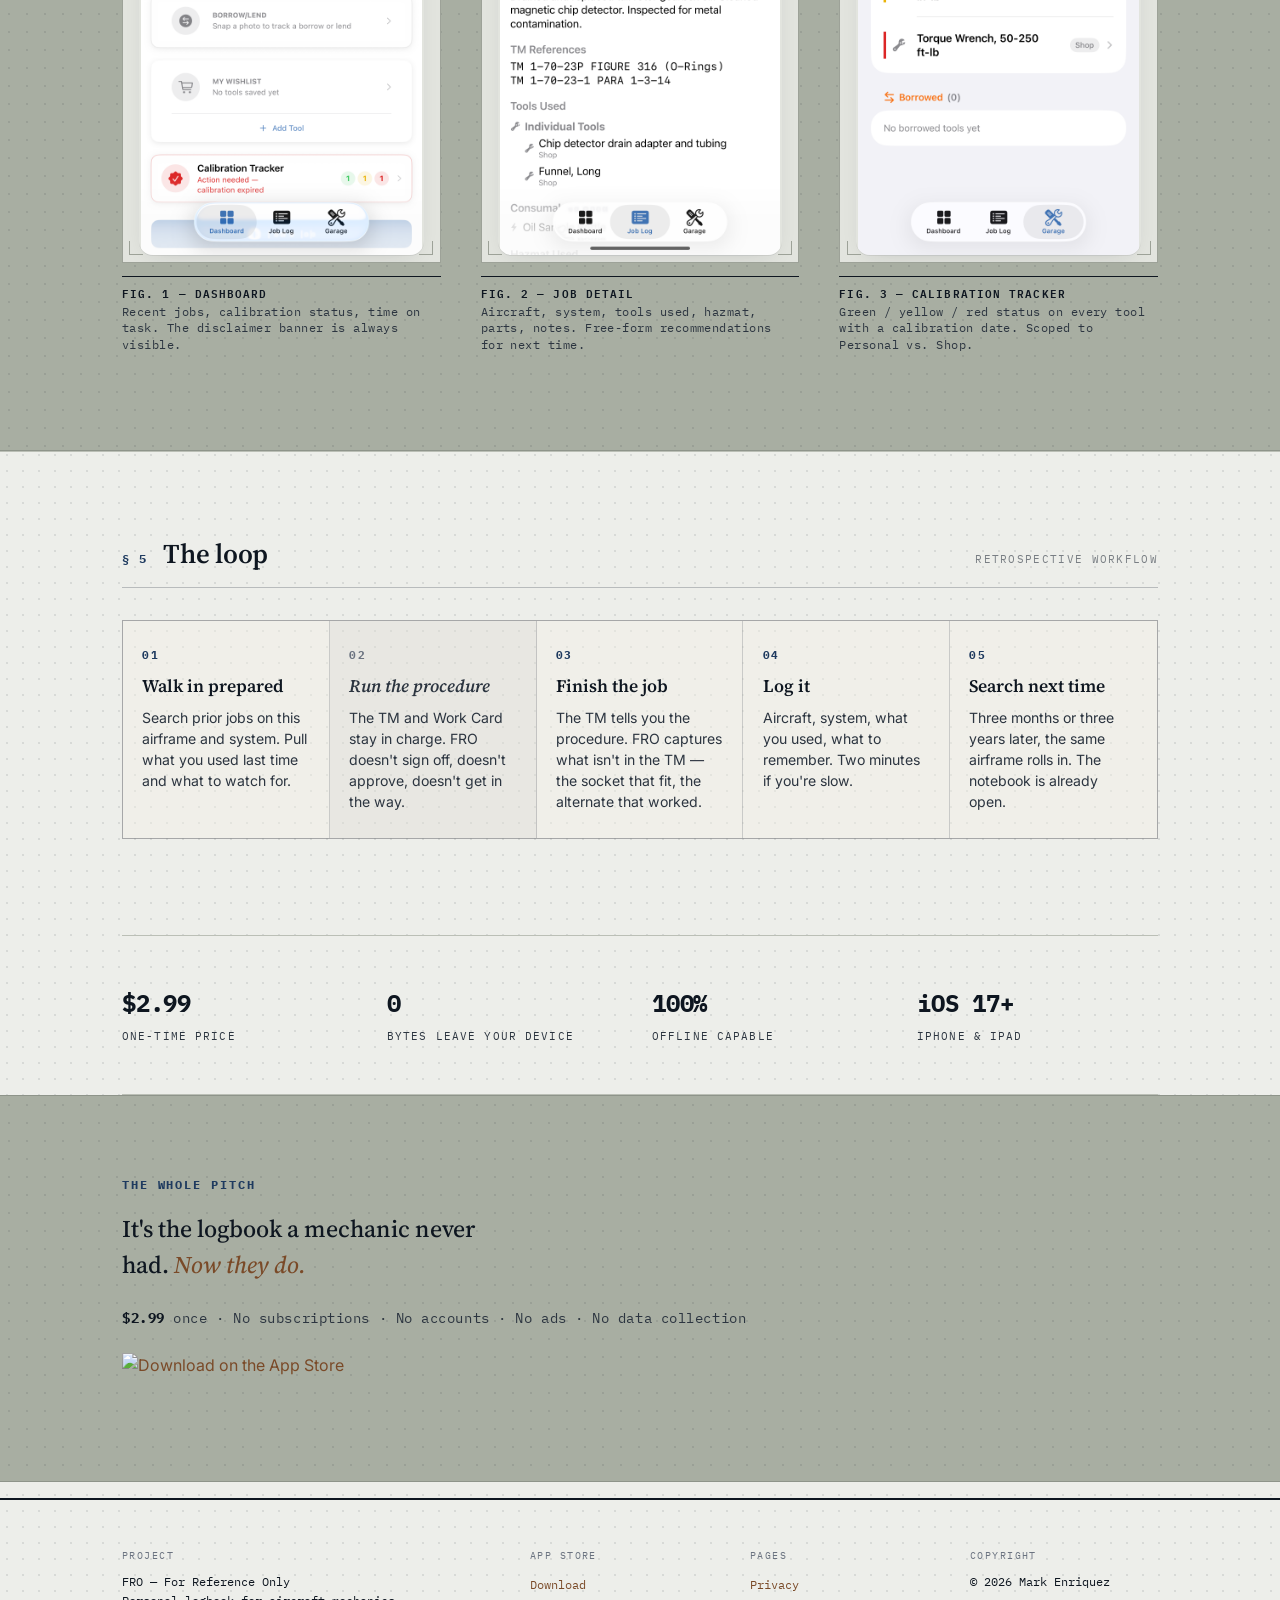
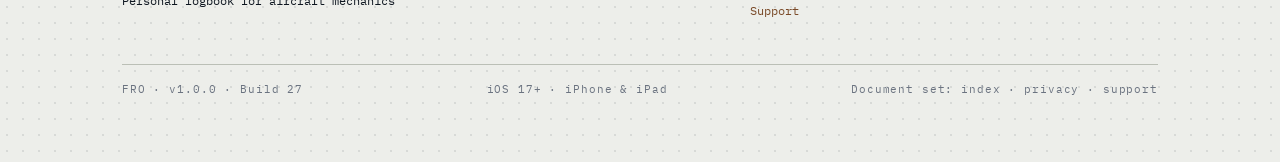
==== commit 4ae1607f: "redesign: A3 two-ink doc theme — copper + cyanotype on drafting linen Implements Direction A v3 from" ====
--- a/index.html
+++ b/index.html
@@ -1,382 +1,1172 @@
 <!DOCTYPE html>
 <html lang="en">
 <head>
-  <meta charset="UTF-8">
-  <meta name="viewport" content="width=device-width, initial-scale=1.0">
-  <title>FRO - Maintenance Reference</title>
-  <meta name="description" content="FRO is a personal, offline-first maintenance reference tool for aircraft mechanics. Log jobs, track tools, search your history.">
-  <link rel="preconnect" href="https://fonts.googleapis.com">
-  <link rel="preconnect" href="https://fonts.gstatic.com" crossorigin>
-  <link href="https://fonts.googleapis.com/css2?family=IBM+Plex+Mono:wght@400;500;600;700&family=Inter:wght@400;500;600;700&display=swap" rel="stylesheet">
-  <style>
-    :root {
-      --fro-green: #1E9B1E;
-      --fro-green-soft: rgba(30, 155, 30, 0.08);
-      --fro-green-medium: rgba(30, 155, 30, 0.15);
-      --fro-orange: #D97B2B;
-      --fro-bg: #F0F4F8;
-      --fro-grid: rgba(30, 80, 140, 0.06);
-      --fro-grid-major: rgba(30, 80, 140, 0.10);
-      --fro-surface: #FFFFFF;
-      --fro-ink: #1B2A3D;
-      --fro-ink-mid: #3D5068;
-      --fro-ink-light: #7389A0;
-      --fro-border: rgba(30, 80, 140, 0.12);
-      --fro-dim: #A0B0C0;
-    }
-    * { margin: 0; padding: 0; box-sizing: border-box; }
-    body {
-      font-family: 'Inter', -apple-system, sans-serif;
-      background: var(--fro-bg);
-      color: var(--fro-ink);
-      line-height: 1.6;
-      -webkit-font-smoothing: antialiased;
-      /* Light blueprint grid */
-      background-image:
-        linear-gradient(var(--fro-grid) 1px, transparent 1px),
-        linear-gradient(90deg, var(--fro-grid) 1px, transparent 1px),
-        linear-gradient(var(--fro-grid-major) 1px, transparent 1px),
-        linear-gradient(90deg, var(--fro-grid-major) 1px, transparent 1px);
-      background-size:
-        20px 20px,
-        20px 20px,
-        100px 100px,
-        100px 100px;
-    }
-
-    /* ─── NAV ─── */
-    nav {
-      position: fixed; top: 0; left: 0; right: 0; z-index: 100;
-      padding: 0.85rem 2rem;
-      background: rgba(240, 244, 248, 0.88);
-      backdrop-filter: blur(16px); -webkit-backdrop-filter: blur(16px);
-      border-bottom: 1px solid var(--fro-border);
-      display: flex; justify-content: space-between; align-items: center;
-    }
-    .nav-brand {
-      font-family: 'IBM Plex Mono', monospace;
-      font-weight: 700; font-size: 1.05rem;
-      color: var(--fro-ink); text-decoration: none;
-      letter-spacing: 0.03em;
-    }
-    .nav-brand span { color: var(--fro-green); }
-    .nav-links { display: flex; gap: 2rem; list-style: none; }
-    .nav-links a {
-      font-family: 'IBM Plex Mono', monospace;
-      color: var(--fro-ink-light); text-decoration: none;
-      font-size: 0.8rem; font-weight: 500;
-      letter-spacing: 0.04em;
-      text-transform: uppercase;
-      transition: color 0.2s;
-    }
-    .nav-links a:hover { color: var(--fro-green); }
-
-    /* ─── HERO ─── */
-    .hero {
-      padding: 10rem 2rem 5rem;
-      text-align: center;
-      max-width: 850px; margin: 0 auto;
-      position: relative;
-    }
-    .hero-label {
-      display: inline-block;
-      font-family: 'IBM Plex Mono', monospace;
-      font-size: 0.72rem; font-weight: 600;
-      letter-spacing: 0.15em;
-      text-transform: uppercase;
-      color: var(--fro-green);
-      background: var(--fro-green-soft);
-      border: 1px solid var(--fro-green-medium);
-      padding: 0.35rem 1.1rem;
-      border-radius: 4px;
-      margin-bottom: 1.5rem;
-    }
-    .hero h1 {
-      font-size: 3.2rem; font-weight: 700; line-height: 1.12;
-      margin-bottom: 1.25rem;
-      letter-spacing: -0.025em;
-      color: var(--fro-ink);
-    }
-    .hero h1 em {
-      font-style: normal;
-      color: var(--fro-green);
-    }
-    .hero-sub {
-      font-size: 1.15rem; color: var(--fro-ink-mid);
-      max-width: 560px; margin: 0 auto 2.5rem;
-      line-height: 1.65;
-    }
-    .cta-group {
-      display: flex; flex-direction: column; align-items: center; gap: 0.75rem;
-    }
-    .hero-cta {
-      display: inline-flex; align-items: center;
-      text-decoration: none;
-      transition: transform 0.15s;
-    }
-    .hero-cta:hover { transform: scale(1.03); }
-    .hero-cta img { height: 48px; }
-    .hero-price {
-      font-size: 0.95rem; color: var(--fro-ink-light);
-    }
-    .hero-price strong { color: var(--fro-ink); font-weight: 600; }
-
-    /* ─── VALUE STRIP ─── */
-    .value-strip {
-      padding: 1.5rem 2rem;
-      max-width: 820px;
-      margin: 0 auto 2rem;
-      display: flex; justify-content: center; gap: 2.5rem; flex-wrap: wrap;
-    }
-    .value-chip {
-      display: flex; align-items: center; gap: 0.5rem;
-      font-family: 'IBM Plex Mono', monospace;
-      font-size: 0.78rem; font-weight: 500;
-      color: var(--fro-ink-mid);
-      letter-spacing: 0.02em;
-    }
-    .value-chip .dot {
-      width: 8px; height: 8px;
-      border-radius: 50%;
-      background: var(--fro-green);
-    }
-
-    /* ─── SECTION LABELS ─── */
-    .section-divider {
-      max-width: 1060px; margin: 0 auto;
-      padding: 0 2rem;
-      display: flex; align-items: center; gap: 1rem;
-      margin-bottom: 1.5rem;
-    }
-    .section-divider span {
-      font-family: 'IBM Plex Mono', monospace;
-      font-size: 0.68rem;
-      letter-spacing: 0.18em;
-      text-transform: uppercase;
-      color: var(--fro-dim);
-      white-space: nowrap;
-    }
-    .section-divider::after {
-      content: '';
-      flex: 1;
-      height: 1px;
-      background: var(--fro-border);
-    }
-
-    /* ─── FEATURES ─── */
-    .features {
-      padding: 3rem 2rem 4rem;
-      max-width: 1060px; margin: 0 auto;
-    }
-    .features-grid {
-      display: grid;
-      grid-template-columns: repeat(3, 1fr);
-      gap: 1.25rem;
-    }
-    .feature-card {
-      background: var(--fro-surface);
-      border: 1px solid var(--fro-border);
-      border-radius: 8px;
-      padding: 1.75rem;
-      position: relative;
-      transition: border-color 0.2s, box-shadow 0.2s;
-    }
-    .feature-card:hover {
-      border-color: var(--fro-green);
-      box-shadow: 0 4px 20px rgba(30, 155, 30, 0.07);
-    }
-    /* Schematic ref number */
-    .feature-ref {
-      font-family: 'IBM Plex Mono', monospace;
-      font-size: 0.6rem;
-      color: var(--fro-dim);
-      position: absolute;
-      top: 0.65rem; right: 0.75rem;
-      letter-spacing: 0.05em;
-    }
-    .feature-icon {
-      width: 40px; height: 40px;
-      border-radius: 8px;
-      background: var(--fro-green-soft);
-      display: flex; align-items: center; justify-content: center;
-      margin-bottom: 1rem;
-      font-size: 1.2rem;
-    }
-    .feature-card h3 {
-      font-family: 'IBM Plex Mono', monospace;
-      font-size: 0.95rem; font-weight: 600;
-      margin-bottom: 0.4rem;
-      color: var(--fro-ink);
-    }
-    .feature-card p {
-      font-size: 0.88rem;
-      color: var(--fro-ink-light);
-      line-height: 1.55;
-    }
-
-    /* ─── PRINCIPLES ─── */
-    .principles {
-      padding: 3rem 2rem;
-      max-width: 1060px; margin: 0 auto;
-    }
-    .principles-card {
-      background: var(--fro-green);
-      border-radius: 12px;
-      padding: 2.5rem;
-      display: flex; justify-content: center; gap: 3.5rem;
-      flex-wrap: wrap;
-    }
-    .principle {
-      display: flex; flex-direction: column; align-items: center; gap: 0.2rem;
-      text-align: center;
-    }
-    .principle strong {
-      font-family: 'IBM Plex Mono', monospace;
-      font-size: 0.88rem; font-weight: 700;
-      color: #FFFFFF;
-      letter-spacing: 0.02em;
-    }
-    .principle span {
-      font-size: 0.78rem;
-      color: rgba(255, 255, 255, 0.72);
-    }
-
-    /* ─── FOOTER — Title Block style ─── */
-    footer {
-      padding: 3rem 2rem;
-      max-width: 1060px; margin: 0 auto;
-      border-top: 1px solid var(--fro-border);
-      display: flex; justify-content: space-between; align-items: center;
-      flex-wrap: wrap; gap: 1rem;
-    }
-    .footer-links {
-      display: flex; gap: 1.5rem; flex-wrap: wrap;
-    }
-    .footer-links a {
-      font-family: 'IBM Plex Mono', monospace;
-      color: var(--fro-ink-light); text-decoration: none;
-      font-size: 0.8rem; letter-spacing: 0.02em;
-      transition: color 0.2s;
-    }
-    .footer-links a:hover { color: var(--fro-green); }
-    .footer-copy {
-      font-family: 'IBM Plex Mono', monospace;
-      font-size: 0.72rem; color: var(--fro-dim);
-    }
-
-    /* ─── RESPONSIVE ─── */
-    @media (max-width: 768px) {
-      .hero { padding: 8rem 1.25rem 3rem; }
-      .hero h1 { font-size: 2.2rem; }
-      .hero-sub { font-size: 1.05rem; }
-      .features { padding: 2rem 1.25rem 3rem; }
-      .features-grid { grid-template-columns: 1fr; }
-      .value-strip { gap: 1rem; }
-      .principles-card { padding: 2rem 1.5rem; gap: 2rem; }
-      footer { flex-direction: column; text-align: center; }
-      .section-divider { padding: 0 1.25rem; }
-    }
-    @media (min-width: 769px) and (max-width: 1024px) {
-      .features-grid { grid-template-columns: repeat(2, 1fr); }
-    }
-  </style>
+<meta charset="UTF-8">
+<meta name="viewport" content="width=device-width, initial-scale=1.0">
+<title>FRO — Your personal mechanic's logbook</title>
+<meta name="description" content="A personal maintenance reference for aircraft mechanics. Pilots have logbooks. Aircraft have logbooks. Now you have one too. Subordinate to your TMs and Work Cards.">
+<link rel="preconnect" href="https://fonts.googleapis.com">
+<link rel="preconnect" href="https://fonts.gstatic.com" crossorigin>
+<link href="https://fonts.googleapis.com/css2?family=IBM+Plex+Mono:wght@400;500;600;700&family=Inter:wght@400;500;600;700&family=Source+Serif+4:opsz,wght@8..60,400;8..60,500;8..60,600;8..60,700&family=Caveat:wght@500;600&display=swap" rel="stylesheet">
+<style>
+  :root{
+    /* Two-ink doc palette — copper (warm signal) + cyanotype blue (cool, structural) */
+    --paper:#EDEEEA;          /* drafting linen */
+    --paper-2:#E2E4DE;        /* tone band */
+    --paper-3:#D4D7CF;        /* heavy tone */
+    --ink:#0E1620;            /* near-black, AAA on paper */
+    --ink-mid:#2C3540;        /* darker graphite for body — was 475262 */
+    --ink-light:#6B7380;      /* labels only */
+    --rule:#BBBFB6;
+    --rule-strong:#9DA298;
+    --accent:#7A4A28;         /* oxidized copper — warm signal (corrections, FRO) */
+    --accent-deep:#5A3518;
+    --accent-tint:rgba(122,74,40,.10);
+    --blueprint:#1E3A5F;      /* cyanotype navy — cool signal (TM, structure) */
+    --blueprint-deep:#0F2440;
+    --blueprint-tint:rgba(30,58,95,.10);
+    --ink-night:#A8AEA2;      /* soft warm-grey band — tonal shift, in-family with the paper */
+    --paper-night:#1A2230;    /* dark text on the soft band */
+    --grid-tint:rgba(26,34,48,.10);
+    --pen:#0E1620;
+  }
+  *{box-sizing:border-box;margin:0;padding:0}
+  html{scroll-behavior:smooth}
+  body{
+    font-family:'Inter',-apple-system,sans-serif;
+    background:var(--paper);
+    color:var(--ink);
+    line-height:1.6;
+    -webkit-font-smoothing:antialiased;
+    text-rendering:optimizeLegibility;
+    /* subtle drafting-grid texture, very faint */
+    background-image: radial-gradient(var(--grid-tint) 1px, transparent 1.2px);
+    background-size: 16px 16px;
+    background-position:-1px -1px;
+  }
+  a{color:var(--accent);text-decoration:none}
+  a:hover{text-decoration:underline;text-underline-offset:2px}
+  img{display:block;max-width:100%}
+
+  .wrap{max-width:1100px;margin:0 auto;padding:0 2rem;position:relative}
+
+  /* NAV */
+  nav{
+    position:sticky;top:0;z-index:100;
+    background:rgba(237,238,234,.94);
+    backdrop-filter:blur(10px);-webkit-backdrop-filter:blur(10px);
+    border-bottom:1px solid var(--rule);
+  }
+  .nav-inner{
+    max-width:1100px;margin:0 auto;padding:.85rem 2rem;
+    display:flex;justify-content:space-between;align-items:center;gap:1rem;
+  }
+  .brand{
+    display:inline-flex;align-items:center;gap:.6rem;
+    font-family:'IBM Plex Mono',monospace;
+    font-weight:700;font-size:.92rem;
+    letter-spacing:.04em;color:var(--ink);
+  }
+  .brand .icon{
+    width:28px;height:28px;border-radius:6px;
+    background:#3F6E4A;
+    display:inline-flex;align-items:center;justify-content:center;
+    box-shadow:0 1px 0 rgba(0,0,0,.15), inset 0 1px 0 rgba(255,255,255,.12);
+    flex-shrink:0;
+  }
+  .brand .icon span{
+    font-family:'IBM Plex Sans','Helvetica Neue',sans-serif;
+    font-size:.62rem;font-weight:800;letter-spacing:.04em;
+    color:#F2EFE6;
+  }
+  .brand b{color:var(--blueprint)}
+  .nav-links{display:flex;gap:1.5rem;list-style:none;flex-wrap:wrap}
+  .nav-links a{
+    font-family:'IBM Plex Mono',monospace;
+    color:var(--ink-mid);font-size:.74rem;
+    letter-spacing:.08em;text-transform:uppercase;
+  }
+  .nav-links a:hover{color:var(--accent);text-decoration:none}
+
+  /* DOCSTRIP */
+  .docstrip{
+    background:var(--paper-2);
+    border-bottom:1px solid var(--rule-strong);
+    padding:.6rem 2rem;
+    font-family:'IBM Plex Mono',monospace;
+    font-size:.72rem;color:var(--ink-mid);
+    text-align:center;letter-spacing:.04em;
+  }
+  .docstrip b{color:var(--ink)}
+  .docstrip .pip{
+    display:inline-block;width:6px;height:6px;border-radius:50%;
+    background:var(--accent);vertical-align:1px;margin-right:.4rem;
+  }
+
+  /* HERO */
+  .hero{padding:5rem 0 3.5rem;border-bottom:1px solid var(--rule);position:relative}
+  .hero .meta{
+    font-family:'IBM Plex Mono',monospace;
+    font-size:.7rem;color:var(--ink-light);
+    letter-spacing:.18em;text-transform:uppercase;
+    margin-bottom:1.5rem;
+    display:flex;gap:1.5rem;flex-wrap:wrap;
+  }
+  .hero .meta span:first-child{color:var(--blueprint)}
+  .hero h1{
+    font-family:'Source Serif 4',Georgia,serif;
+    font-size:clamp(2.1rem,5vw,3.4rem);
+    font-weight:600;
+    line-height:1.08;letter-spacing:-.02em;
+    margin-bottom:1.4rem;
+    max-width:24ch;
+    position:relative;
+  }
+  .hero h1 em{
+    font-style:italic;color:var(--blueprint);position:relative;
+    font-size:1.05em;
+    display:inline-block;
+    padding-bottom:.05em;
+  }
+  .hero h1 em::after{
+    content:'';
+    position:absolute;
+    left:-.05em;right:-.05em;bottom:-.04em;
+    height:.28em;
+    background-image:url("data:image/svg+xml;utf8,<svg xmlns='http://www.w3.org/2000/svg' viewBox='0 0 200 12' preserveAspectRatio='none'><path d='M2 7 C 30 2, 60 11, 90 6 S 150 2, 198 8' fill='none' stroke='%231E3A5F' stroke-width='2.4' stroke-linecap='round'/></svg>");
+    background-repeat:no-repeat;
+    background-size:100% 100%;
+    opacity:.9;
+    pointer-events:none;
+  }
+  .hero h1 em .annot{
+    position:absolute;
+    left:100%; top:.4em;
+    margin-left:.6rem;
+    font-family:'Caveat',cursive;
+    font-size:.42em;color:var(--accent);
+    font-style:normal;
+    line-height:1.1;
+    transform:rotate(-3deg);
+    pointer-events:none;
+    white-space:nowrap;
+  }
+  .hero h1 em .annot::before{
+    content:'↙';
+    display:inline-block;
+    transform:translateY(-.2em) rotate(20deg);
+    margin-right:.15em;
+    font-family:'Caveat',cursive;
+  }
+  @media(max-width:720px){.hero h1 em .annot{display:none}}
+  .hero .sub{
+    font-size:1.1rem;color:var(--ink-mid);
+    line-height:1.7;max-width:68ch;
+  }
+  .hero .sub b{color:var(--ink);font-weight:600}
+  .cta{
+    display:flex;align-items:center;gap:1.5rem;
+    margin-top:2.5rem;flex-wrap:wrap;
+  }
+  .cta-badge{display:inline-block;transition:transform .15s}
+  .cta-badge:hover{transform:translateY(-1px)}
+  .cta-badge img{height:48px}
+  .cta .price{
+    font-family:'IBM Plex Mono',monospace;
+    font-size:.86rem;color:var(--ink-mid);
+  }
+  .cta .price b{color:var(--ink)}
+
+  /* AUDIENCE */
+  .audience{
+    padding:1.75rem 0;
+    background:var(--ink-night);
+    border-top:1px solid #8E948A;border-bottom:1px solid #8E948A;
+    background-image: radial-gradient(rgba(26,34,48,.10) 1px, transparent 1.2px);
+    background-size:18px 18px;
+  }
+  .audience .ax-label{color:rgba(26,34,48,.7)}
+  .audience .ax{
+    border-color:rgba(26,34,48,.4);
+    color:var(--paper-night);
+    background:rgba(242,239,230,.18);
+  }
+  .audience .audience-line{color:rgba(26,34,48,.78)}
+  .audience .row{
+    display:flex;gap:.5rem .55rem;flex-wrap:wrap;align-items:center;
+    margin-bottom:1rem;
+  }
+  .ax-label{
+    font-family:'IBM Plex Mono',monospace;
+    font-size:.68rem;color:var(--ink-light);
+    letter-spacing:.18em;text-transform:uppercase;
+    margin-right:.5rem;
+  }
+  .ax{
+    font-family:'IBM Plex Mono',monospace;
+    font-size:.72rem;letter-spacing:.04em;
+    color:var(--ink);
+    border:1px solid var(--rule-strong);
+    background:transparent;
+    padding:.32rem .7rem;border-radius:2px;
+    white-space:nowrap;
+    line-height:1.2;
+  }
+  .audience-line{
+    font-family:'Source Serif 4',Georgia,serif;
+    font-size:1.05rem;color:var(--ink-mid);
+    font-style:italic;line-height:1.5;
+    max-width:none;
+  }
+
+  /* SECTIONS */
+  .section{padding:5rem 0 4rem;background:var(--ink-night);border-top:1px solid #8E948A;border-bottom:1px solid #8E948A;background-image:radial-gradient(rgba(26,34,48,.10) 1px,transparent 1.2px);background-size:18px 18px}
+  .section .section-head{border-bottom-color:rgba(26,34,48,.25)}
+  .section .section-head .num{color:var(--blueprint)}
+  .section .section-head .right{color:rgba(26,34,48,.55)}
+  .section-head{
+    display:flex;align-items:baseline;gap:1rem;
+    margin-bottom:2rem;
+    border-bottom:1px solid var(--rule);
+    padding-bottom:.75rem;
+  }
+  .section-head .num{
+    font-family:'IBM Plex Mono',monospace;
+    font-size:.74rem;color:var(--blueprint);
+    letter-spacing:.12em;font-weight:700;
+  }
+  .section-head h2{
+    font-family:'Source Serif 4',Georgia,serif;
+    font-size:1.7rem;font-weight:600;
+    letter-spacing:-.01em;
+  }
+  .section-head .right{
+    margin-left:auto;
+    font-family:'IBM Plex Mono',monospace;
+    font-size:.68rem;color:var(--ink-light);
+    letter-spacing:.12em;text-transform:uppercase;
+  }
+
+  /* LOGBOOK PREMISE — what it becomes */
+  .logbook{padding:5rem 0 1rem}
+  .logbook-grid{
+    display:grid;grid-template-columns:.9fr 1.1fr;
+    gap:3rem;align-items:start;
+  }
+  @media(max-width:880px){.logbook-grid{grid-template-columns:1fr;gap:2.5rem}}
+  .logbook-copy p{
+    font-family:'Source Serif 4',Georgia,serif;
+    font-size:1.15rem;color:var(--ink-mid);
+    line-height:1.7;margin-bottom:1.1rem;
+  }
+  .logbook-copy p.lede{
+    font-size:1.35rem;color:var(--ink);
+    line-height:1.45;font-weight:500;
+    margin-bottom:1.4rem;
+    max-width:30ch;
+  }
+  .logbook-copy p.lede em{font-style:italic;color:var(--accent)}
+  .logbook-copy ul{
+    list-style:none;margin-top:1.25rem;
+    border-top:1px solid var(--rule);
+    padding-top:1rem;
+  }
+  .logbook-copy ul li{
+    font-family:'IBM Plex Mono',monospace;
+    font-size:.78rem;color:var(--ink-mid);
+    padding:.45rem 0;
+    border-bottom:1px dashed var(--rule);
+    display:flex;align-items:baseline;gap:1rem;
+    white-space:nowrap;
+  }
+  .logbook-copy ul li b:first-child{flex:0 0 auto}
+  .logbook-copy ul li .qty{margin-left:auto;text-align:right}
+  .logbook-copy ul li:last-child{border-bottom:none}
+  .logbook-copy ul li b{color:var(--ink);font-weight:600}
+  .logbook-copy .qty{color:var(--blueprint);font-weight:600}
+  .logbook-copy ul li b:first-child{color:var(--ink);font-weight:600;font-size:.78rem;letter-spacing:.06em;text-transform:uppercase}
+
+  .stack-wrap{display:flex;justify-content:flex-end;align-items:flex-start;padding-top:1rem}
+  .stack{width:100%;max-width:520px;height:auto}
+  .nbpage-wrap{display:flex;justify-content:flex-end;align-items:flex-start;padding-top:.5rem}
+  .nbpage{width:100%;max-width:540px;height:auto;filter:drop-shadow(0 12px 24px rgba(20,18,12,.18)) drop-shadow(0 2px 4px rgba(20,18,12,.12))}
+  .counters{
+    margin-top:2rem;padding-top:1rem;
+    border-top:1px solid var(--rule);
+    display:flex;flex-wrap:wrap;gap:.4rem 1.4rem;
+    font-family:'IBM Plex Mono',monospace;
+    font-size:.7rem;color:var(--ink-light);
+    letter-spacing:.06em;
+  }
+  .counters b{color:var(--blueprint);font-weight:700;letter-spacing:.04em}
+
+  /* TWO-COL DOES/DOESN'T */
+  .twocol{display:grid;grid-template-columns:1fr 1fr;gap:2.5rem}
+  @media(max-width:720px){.twocol{grid-template-columns:1fr;gap:2rem}}
+  .col h3{
+    font-family:'IBM Plex Mono',monospace;
+    font-size:.78rem;letter-spacing:.14em;text-transform:uppercase;
+    color:var(--ink);margin-bottom:1rem;
+    padding-bottom:.5rem;
+    border-bottom:1px solid var(--rule);
+    display:flex;justify-content:space-between;align-items:center;
+  }
+  .col h3 .tag{font-size:.62rem;color:var(--ink-light);letter-spacing:.1em}
+  .col ul{list-style:none}
+  .col li{
+    padding:.7rem 0;
+    border-bottom:1px dashed var(--rule);
+    font-size:.95rem;line-height:1.55;
+    display:flex;gap:.8rem;
+  }
+  .col li:last-child{border-bottom:none}
+  .col li::before{
+    content:'·';
+    font-family:'IBM Plex Mono',monospace;
+    color:var(--blueprint);font-weight:700;flex-shrink:0;
+    min-width:.6rem;
+  }
+  .col.doesnt li{color:var(--ink-mid)}
+  .col.doesnt li::before{content:'×';color:var(--ink-light)}
+
+  /* NOTEBOOK NARRATIVE — dark inversion band */
+  .notebook{
+    padding:5rem 0 4rem;margin-top:0;
+    background:transparent;color:var(--ink);
+    border-top:1px solid var(--rule);
+    background-size:18px 18px;
+  }
+  .notebook .section-head{border-bottom-color:rgba(26,34,48,.25)}
+  .notebook .section-head h2{color:var(--paper-night)}
+  .notebook .section-head .num{color:var(--blueprint)}
+  .notebook .section-head .right{color:rgba(26,34,48,.55)}
+  .notebook .body{position:relative;display:grid;grid-template-columns:minmax(0,64ch) minmax(220px,1fr);gap:3rem;align-items:start}
+  .notebook .body > .lede,
+  .notebook .body > p:not(.close){grid-column:1}
+  .notebook .body > .diptych,
+  .notebook .body > p.close,
+  .notebook .body > .signoff{grid-column:1 / -1}
+  .notebook .body > .margins{grid-column:2;grid-row:1 / span 6;align-self:start}
+  @media(max-width:980px){
+    .notebook .body{grid-template-columns:1fr;gap:2rem}
+    .notebook .body > .margins{grid-column:1;grid-row:auto}
+  }
+  .notebook p{
+    font-family:'Source Serif 4',Georgia,serif;
+    font-size:1.15rem;color:rgba(26,34,48,.78);
+    line-height:1.7;margin-bottom:1.1rem;
+  }
+  .notebook p.lede{
+    font-size:1.35rem;color:var(--paper-night);
+    line-height:1.5;font-weight:500;
+    margin-bottom:1.6rem;
+  }
+  .notebook p.close{
+    font-size:1.15rem;color:var(--paper-night);font-weight:500;
+  }
+  .notebook p.close strong{color:var(--accent-deep);font-weight:600}
+
+  /* ONE handwritten signoff */
+  .signoff{
+    margin-top:2rem;
+    font-family:'Caveat',cursive;
+    font-size:1.45rem;color:var(--accent-deep);
+    transform:rotate(-1deg);
+    display:inline-block;
+    padding-left:1rem;
+    border-left:2px solid var(--accent);
+  }
+  .signoff small{
+    display:block;
+    font-family:'IBM Plex Mono',monospace;
+    font-size:.62rem;color:rgba(26,34,48,.5);
+    letter-spacing:.12em;text-transform:uppercase;
+    margin-top:.3rem;transform:rotate(1deg);
+  }
+
+  /* MARGIN-NOTES — sticky-note "before" / structured "after" */
+  .translate{
+    margin-top:2.5rem;
+    border-top:1px solid var(--rule);
+    border-bottom:1px solid var(--rule);
+    padding:2.25rem 0;
+    display:grid;grid-template-columns:1fr auto 1fr;gap:2rem;align-items:start;
+  }
+  @media(max-width:880px){.translate{grid-template-columns:1fr;gap:1.5rem}.translate .arrow{transform:rotate(90deg)}}
+  .translate-side .lbl{
+    font-family:'IBM Plex Mono',monospace;
+    font-size:.66rem;color:var(--ink-light);
+    letter-spacing:.14em;text-transform:uppercase;
+    margin-bottom:1rem;
+    display:flex;justify-content:space-between;
+  }
+  .translate-side .lbl b{color:var(--ink);font-weight:600}
+  .stickies{display:flex;flex-direction:column;gap:.6rem}
+  .sticky{
+    background:#F0E6BD;
+    padding:.75rem .9rem;
+    font-family:'Caveat',cursive;
+    font-size:1.15rem;color:var(--pen);
+    line-height:1.25;
+    box-shadow:1px 1px 0 rgba(26,34,48,.08), 2px 3px 6px rgba(26,34,48,.07);
+    transform:rotate(-1deg);
+    max-width:90%;
+  }
+  .sticky:nth-child(2){transform:rotate(.8deg);background:#E8D8F0;align-self:flex-end}
+  .sticky:nth-child(3){transform:rotate(-.4deg);background:#D9E5C4}
+  .sticky small{
+    display:block;font-family:'IBM Plex Mono',monospace;
+    font-size:.6rem;color:var(--ink-light);
+    letter-spacing:.1em;text-transform:uppercase;
+    margin-top:.4rem;transform:rotate(.3deg);
+  }
+  .arrow{
+    align-self:center;
+    font-family:'IBM Plex Mono',monospace;
+    font-size:.68rem;color:var(--accent);
+    letter-spacing:.18em;text-transform:uppercase;
+    text-align:center;line-height:1.4;
+    border:1px solid var(--accent);
+    padding:.6rem .8rem;border-radius:2px;
+    background:var(--accent-tint);
+  }
+  .arrow .glyph{
+    display:block;font-size:1.4rem;line-height:1;
+    margin-top:.3rem;color:var(--accent);
+  }
+  .records{display:flex;flex-direction:column;gap:.5rem}
+  .record{
+    border:1px solid var(--rule);background:#F4F5F1;
+    padding:.7rem .85rem;
+    font-family:'IBM Plex Mono',monospace;
+    display:grid;grid-template-columns:auto 1fr;gap:.4rem 1rem;
+    font-size:.74rem;
+  }
+  .record .k{color:var(--ink-light);letter-spacing:.06em;text-transform:uppercase;font-size:.62rem;align-self:center}
+  .record .v{color:var(--ink)}
+  .record .v.tag{
+    display:inline-block;background:var(--accent-tint);
+    color:var(--accent-deep);padding:.05rem .4rem;
+    border-radius:2px;font-size:.7rem;
+  }
+  .record .full{grid-column:1/-1;font-family:'Source Serif 4',Georgia,serif;
+    font-style:italic;font-size:.88rem;color:var(--ink);line-height:1.4;
+    border-top:1px dashed var(--rule);padding-top:.4rem;margin-top:.2rem;
+  }
+
+  .margins{
+    display:flex;flex-direction:column;gap:.9rem;
+    margin:0;
+  }
+  @media(max-width:980px){
+    .margins{display:grid;grid-template-columns:repeat(3,1fr);gap:1rem;margin:1rem 0}
+  }
+  @media(max-width:720px){.margins{grid-template-columns:1fr}}
+  .margin-note{
+    background:#FFF8C7;
+    border:1px solid #E6D88A;
+    border-left:3px solid var(--accent);
+    padding:.85rem 1rem 1rem;
+    box-shadow:0 6px 12px rgba(20,18,12,.10), 0 1px 2px rgba(20,18,12,.08);
+    transform:rotate(-1.2deg);
+    transform-origin:top left;
+  }
+  .margin-note:nth-child(2){transform:rotate(1.4deg);background:#FFE9C0;border-color:#E6C788;border-left-color:var(--accent)}
+  .margin-note:nth-child(3){transform:rotate(-.6deg);background:#E6F0CC;border-color:#C5D49A;border-left-color:var(--blueprint)}
+  .margin-note:nth-child(4){transform:rotate(.9deg);background:#FCD8C9;border-color:#E5B19E;border-left-color:var(--accent)}
+  .margin-note .src{
+    font-family:'IBM Plex Mono',monospace;
+    font-size:.62rem;letter-spacing:.14em;text-transform:uppercase;
+    color:rgba(26,34,48,.5);margin-bottom:.4rem;
+  }
+  .margin-note .text{
+    font-family:'Caveat',cursive;
+    font-size:1.2rem;line-height:1.25;color:#1A2230;
+  }
+  .diptych{
+    display:grid;grid-template-columns:1fr 1fr;gap:2rem;
+    margin:2rem 0 2.5rem;
+    align-items:start;
+  }
+  @media(max-width:880px){.diptych{grid-template-columns:1fr;gap:2.5rem}}
+  .dip-cap{
+    font-family:'IBM Plex Mono',monospace;
+    font-size:.7rem;color:rgba(26,34,48,.7);
+    letter-spacing:.12em;text-transform:none;
+    margin-top:.8rem;
+    border-top:1px solid rgba(26,34,48,.25);
+    padding-top:.55rem;line-height:1.5;
+  }
+  .dip-cap b{
+    color:var(--paper-night);font-weight:600;
+    font-size:.66rem;display:block;margin-bottom:.25rem;letter-spacing:.14em;text-transform:uppercase;
+  }
+  figcaption.dip-cap.before b{color:var(--blueprint-deep)}
+  figcaption.dip-cap.after b{color:var(--accent-deep)}
+
+  /* TM page mock — cyanotype/blueprint inflected */
+  .tmpage{
+    background:#F4F4EE;
+    border:1px solid var(--blueprint);
+    padding:1.4rem 1.2rem 1.2rem;
+    position:relative;
+    box-shadow:1px 2px 0 rgba(26,34,48,.05);
+    aspect-ratio:8.5/11;
+    overflow:hidden;
+    font-family:'Inter',sans-serif;
+  }
+  .tmpage::before{
+    /* dog-eared corner */
+    content:'';position:absolute;top:0;right:0;
+    width:34px;height:34px;
+    background:linear-gradient(225deg, var(--paper-3) 49%, transparent 50%);
+  }
+  .tm-hd{
+    display:flex;justify-content:space-between;align-items:baseline;
+    border-bottom:1.5px solid var(--blueprint);
+    padding-bottom:.4rem;margin-bottom:.8rem;
+    font-family:'IBM Plex Mono',monospace;
+    font-size:.58rem;letter-spacing:.14em;
+    text-transform:uppercase;color:var(--blueprint);
+  }
+  .tm-hd b{color:var(--blueprint-deep);font-weight:700}
+  .tm-title{color:var(--blueprint-deep)}
+  .tm-section{color:var(--blueprint);opacity:.85}
+  .tm-title{
+    font-family:'Source Serif 4',Georgia,serif;
+    font-size:1rem;font-weight:600;color:var(--ink);
+    letter-spacing:.02em;margin-bottom:.6rem;
+  }
+  .tm-section{
+    font-family:'IBM Plex Mono',monospace;
+    font-size:.58rem;letter-spacing:.12em;text-transform:uppercase;
+    color:var(--ink-light);margin:.7rem 0 .35rem;
+  }
+  .tm-step{
+    font-size:.72rem;color:var(--ink-mid);line-height:1.55;
+    padding:.18rem 0;display:flex;gap:.5rem;
+  }
+  .tm-step .num{color:var(--ink-light);min-width:1.5rem;font-family:'IBM Plex Mono',monospace}
+  .tm-step.struck{color:var(--ink-light)}
+  .tm-step.struck .body{position:relative;display:inline-block}
+  .tm-step.struck .body::after{
+    content:'';position:absolute;left:-2px;right:-2px;top:48%;height:2px;
+    background:var(--accent);transform:rotate(-1.5deg);
+  }
+
+  /* sticky note — punchier */
+  .sticky{
+    position:absolute;
+    background:#F4D34A;
+    padding:.65rem .8rem;
+    font-family:'Caveat',cursive;
+    font-weight:600;
+    font-size:1.05rem;color:#0E1620;
+    line-height:1.15;
+    box-shadow:2px 3px 8px rgba(14,22,32,.28), 0 1px 0 rgba(14,22,32,.12);
+    max-width:148px;
+  }
+  .sticky.s1{top:18%;right:-12px;transform:rotate(3.5deg)}
+  .sticky.s2{bottom:13%;left:-14px;transform:rotate(-2.5deg);background:#F0A98A}
+  .sticky small{
+    display:block;
+    font-family:'IBM Plex Mono',monospace;
+    font-size:.5rem;color:#475262;letter-spacing:.1em;
+    text-transform:uppercase;margin-top:.25rem;transform:rotate(-1deg);
+  }
+
+  /* handwritten correction by struck line */
+  .handwrite{
+    font-family:'Caveat',cursive;
+    color:var(--accent-deep);font-size:1.1rem;font-weight:600;
+    line-height:1;display:inline-block;
+    transform:rotate(-2deg);margin-left:.45rem;
+  }
+
+  /* FRO logged entry mock — copper inflected */
+  .froentry{
+    background:#F8F2EA;
+    border:1px solid var(--accent);
+    padding:1.2rem 1.2rem 1.3rem;
+    aspect-ratio:8.5/11;
+    overflow:hidden;
+    font-family:'Inter',sans-serif;
+  }
+  .fr-hd{
+    display:flex;justify-content:space-between;align-items:baseline;
+    border-bottom:1.5px solid var(--accent);
+    padding-bottom:.4rem;margin-bottom:.8rem;
+    font-family:'IBM Plex Mono',monospace;
+    font-size:.58rem;letter-spacing:.14em;
+    text-transform:uppercase;color:var(--accent);
+  }
+  .fr-hd b{color:var(--accent-deep);font-weight:700}
+  .fr-hd .pip{display:inline-block;width:5px;height:5px;border-radius:50%;background:var(--accent);margin-right:.3rem;vertical-align:1px}
+  .fr-title{color:var(--accent-deep)}
+  .fr-title{
+    font-family:'Source Serif 4',Georgia,serif;
+    font-size:1rem;font-weight:600;color:var(--ink);
+    margin-bottom:.55rem;
+  }
+  .fr-meta{
+    display:grid;grid-template-columns:auto 1fr;
+    gap:.25rem .8rem;
+    font-family:'IBM Plex Mono',monospace;
+    font-size:.6rem;color:var(--ink-mid);letter-spacing:.04em;
+    margin-bottom:.7rem;
+  }
+  .fr-meta .l{color:var(--ink-light);font-size:.55rem;letter-spacing:.12em;text-transform:uppercase;align-self:center}
+  .fr-meta .v{color:var(--ink)}
+  .fr-section{
+    font-family:'IBM Plex Mono',monospace;
+    font-size:.55rem;letter-spacing:.12em;text-transform:uppercase;
+    color:var(--ink-light);margin:.6rem 0 .3rem;
+    border-top:1px dashed var(--rule);padding-top:.4rem;
+  }
+  .fr-row{font-size:.7rem;color:var(--ink);line-height:1.5;padding:.12rem 0}
+  .fr-row.note{color:var(--ink-mid);font-style:italic}
+  .fr-row b{color:var(--accent);font-weight:600;font-style:normal;background:rgba(122,74,40,.12);padding:0 3px;border-radius:1px}
+  .fr-tag{
+    display:inline-block;
+    font-family:'IBM Plex Mono',monospace;font-size:.55rem;
+    color:var(--ink-mid);border:1px solid var(--rule-strong);
+    padding:.1rem .4rem;border-radius:1px;margin:.1rem .25rem .1rem 0;
+    letter-spacing:.04em;
+  }
+  .plates-band{padding:4rem 0;background:var(--ink-night);border-top:1px solid #8E948A;border-bottom:1px solid #8E948A;background-image:radial-gradient(rgba(26,34,48,.10) 1px,transparent 1.2px);background-size:18px 18px}
+  .plates{
+    padding:4rem 0 2rem;
+    display:grid;grid-template-columns:repeat(3,1fr);gap:2.5rem;
+    max-width:1100px;margin:0 auto;
+  }
+  @media(max-width:900px){.plates{grid-template-columns:1fr 1fr}}
+  @media(max-width:600px){.plates{grid-template-columns:1fr}}
+  .plate{display:flex;flex-direction:column;gap:.8rem}
+  .plate .frame{
+    background:var(--paper-2);
+    border:1px solid var(--rule-strong);
+    padding:1rem 1rem .4rem;
+    aspect-ratio:1206/2400;
+    display:flex;justify-content:center;align-items:flex-start;
+    position:relative;overflow:hidden;
+  }
+  .plate .frame img{
+    width:100%;height:auto;
+    max-height:100%;
+    border-radius:14px;
+    object-fit:contain;
+    object-position:top center;
+    box-shadow:0 1px 0 rgba(26,34,48,.08), 0 8px 24px -12px rgba(26,34,48,.18);
+    display:block;
+  }
+  .plate .frame .ph{
+    width:100%;height:100%;
+    border-radius:18px;
+    background:
+      repeating-linear-gradient(45deg,
+        rgba(26,34,48,.04) 0 6px,
+        rgba(26,34,48,.08) 6px 12px),
+      var(--paper);
+    border:1px solid var(--rule);
+    display:flex;align-items:center;justify-content:center;
+    color:var(--ink-light);
+    font-family:'IBM Plex Mono',monospace;
+    font-size:.7rem;letter-spacing:.12em;text-transform:uppercase;
+    text-align:center;padding:1rem;
+  }
+  .plate .frame .corner{position:absolute;width:14px;height:14px;border:1px solid var(--rule-strong)}
+  .plate .frame .corner.tl{top:.4rem;left:.4rem;border-right:none;border-bottom:none}
+  .plate .frame .corner.tr{top:.4rem;right:.4rem;border-left:none;border-bottom:none}
+  .plate .frame .corner.bl{bottom:.4rem;left:.4rem;border-right:none;border-top:none}
+  .plate .frame .corner.br{bottom:.4rem;right:.4rem;border-left:none;border-top:none}
+  .plate .cap{
+    font-family:'IBM Plex Mono',monospace;
+    font-size:.72rem;color:var(--ink-mid);
+    letter-spacing:.04em;
+    border-top:1px solid var(--ink);
+    padding-top:.5rem;line-height:1.45;
+  }
+  .plate .cap b{
+    color:var(--ink);font-weight:600;
+    text-transform:uppercase;letter-spacing:.1em;
+    font-size:.68rem;display:block;margin-bottom:.2rem;
+  }
+
+  .workflow{
+    padding:5rem 0 4rem;
+    border-top:1px solid var(--rule);
+  }
+  .workflow .section-head{border-bottom-color:rgba(26,34,48,.25)}
+  .workflow .section-head .num{color:var(--blueprint)}
+  .workflow .section-head .right{color:rgba(26,34,48,.55)}
+  .flow{
+    display:grid;grid-template-columns:repeat(5,1fr);gap:0;
+    border:1px solid rgba(26,34,48,.35);
+    background:rgba(242,239,230,.45);
+  }
+  @media(max-width:880px){.flow{grid-template-columns:1fr 1fr}}
+  .flow .step{padding:1.6rem 1.2rem;border-right:1px solid rgba(26,34,48,.18)}
+  .flow .step:last-child{border-right:none}
+  @media(max-width:880px){
+    .flow .step{border-right:1px solid rgba(26,34,48,.18);border-bottom:1px solid rgba(26,34,48,.18)}
+    .flow .step:nth-child(2n){border-right:none}
+    .flow .step:nth-last-child(-n+1){border-bottom:none}
+    .flow .step:nth-last-child(2):nth-child(odd){border-bottom:none}
+  }
+  .flow .n{
+    font-family:'IBM Plex Mono',monospace;
+    font-size:.68rem;color:var(--blueprint);
+    letter-spacing:.14em;margin-bottom:.5rem;font-weight:700;
+  }
+  .flow .step h4{
+    font-family:'Source Serif 4',Georgia,serif;
+    font-size:1.1rem;font-weight:600;margin-bottom:.4rem;
+  }
+  .flow .step p{font-size:.88rem;color:var(--ink-mid);line-height:1.5}
+  .flow .step.passive{background:rgba(26,34,48,.04)}
+  .flow .step.passive h4{color:var(--ink-mid);font-style:italic}
+  .flow .step.passive .n{color:var(--ink-light)}
+
+  /* FACTS */
+  .facts{
+    padding:3rem 0;margin-top:2rem;
+    display:grid;grid-template-columns:repeat(4,1fr);gap:1.5rem;
+    border-top:1px solid var(--rule);
+    border-bottom:1px solid var(--rule);
+  }
+  @media(max-width:720px){.facts{grid-template-columns:1fr 1fr;gap:2rem 1.5rem}}
+  .fact .v{
+    font-family:'IBM Plex Mono',monospace;
+    font-size:1.5rem;color:var(--ink);font-weight:700;letter-spacing:-.01em;
+  }
+  .fact .l{
+    font-family:'IBM Plex Mono',monospace;
+    font-size:.7rem;color:var(--ink-mid);
+    letter-spacing:.1em;text-transform:uppercase;margin-top:.35rem;
+  }
+
+  /* CLOSER */
+  .closer{padding:5rem 0;text-align:left;background:var(--ink-night);border-top:1px solid #8E948A;border-bottom:1px solid #8E948A;background-image:radial-gradient(rgba(26,34,48,.10) 1px,transparent 1.2px);background-size:18px 18px}
+  .closer .lede{
+    font-family:'IBM Plex Mono',monospace;
+    font-size:.74rem;color:var(--blueprint);
+    letter-spacing:.16em;text-transform:uppercase;margin-bottom:1rem;font-weight:700;
+  }
+  .closer p{
+    font-family:'Source Serif 4',Georgia,serif;
+    font-size:1.5rem;color:var(--ink);
+    line-height:1.5;font-weight:500;
+    max-width:32ch;margin-bottom:1.5rem;
+  }
+  .closer p em{font-style:italic;color:var(--accent)}
+  .closer .price{
+    font-family:'IBM Plex Mono',monospace;
+    font-size:.86rem;color:var(--ink-mid);
+    margin:1rem 0 1.5rem;letter-spacing:.04em;
+  }
+  .closer .price b{color:var(--ink)}
+
+  /* FOOTER */
+  footer{padding:3rem 0 4rem;border-top:2px solid var(--ink);margin-top:1rem}
+  .footrow{
+    display:grid;grid-template-columns:2fr 1fr 1fr 1fr;gap:2rem;
+    font-family:'IBM Plex Mono',monospace;font-size:.78rem;
+  }
+  @media(max-width:720px){.footrow{grid-template-columns:1fr 1fr}}
+  .footrow .lbl{
+    font-size:.64rem;color:var(--ink-light);
+    letter-spacing:.14em;text-transform:uppercase;margin-bottom:.5rem;
+  }
+  .footrow .val{color:var(--ink);line-height:1.5}
+  .footrow a{display:block;padding:.18rem 0;color:var(--accent)}
+
+  .stamp{
+    margin-top:2.5rem;padding-top:1rem;
+    border-top:1px solid var(--rule);
+    font-family:'IBM Plex Mono',monospace;
+    font-size:.68rem;color:var(--ink-light);
+    letter-spacing:.08em;
+    display:flex;justify-content:space-between;flex-wrap:wrap;gap:.5rem;
+  }
+</style>
 </head>
 <body>
+
 <nav>
-  <a href="./" class="nav-brand"><span>FRO</span> // MAINTENANCE REF</a>
-  <ul class="nav-links">
-    <li><a href="privacy">Privacy</a></li>
-    <li><a href="support">Support</a></li>
-  </ul>
+  <div class="nav-inner">
+    <span class="brand"><b>FRO</b> · MAINTENANCE REFERENCE</span>
+    <ul class="nav-links">
+      <li><a href="#logbook">§ 1 Logbook</a></li>
+      <li><a href="#what">§ 2 Scope</a></li>
+      <li><a href="#notebook">§ 3 Notes</a></li>
+      <li><a href="privacy.html">Privacy</a></li>
+      <li><a href="support.html">Support</a></li>
+    </ul>
+  </div>
 </nav>
 
-<section class="hero">
-  <div class="hero-label">Field Reference &mdash; Rev 1.0</div>
-  <h1>Your personal<br><em>maintenance reference</em> library</h1>
-  <p class="hero-sub">Your personal maintenance reference library. Log jobs, manage your garage, track time on task, and watch what's due for calibration. Build a searchable record of what you know, what you've done, and what to watch for next time.</p>
-  <div class="cta-group">
-    <a href="https://apps.apple.com/app/fro-maintenance-reference/id6758827518" class="hero-cta">
+<div class="docstrip">
+  <span class="pip"></span>FOR REFERENCE ONLY · <b>Always subordinate to your Technical Manuals, Work Cards, and approved procedures.</b>
+</div>
+
+<header class="hero">
+  <div class="wrap">
+    <div class="meta">
+      <span>iOS 17+</span><span>App Store · Build 27</span><span>$2.99 one-time</span>
+    </div>
+    <h1>FRO doesn't replace your TMs.<br>It remembers <em>what they don't.</em></h1>
+    <p class="sub">
+      Which socket fit. What hazmat actually worked. The alternate you ended up using when the spec tool was missing. Who you borrowed it from. <b>The stuff that lives in your notebook</b> — except now you can search it, share it, and find it three years from now.
+    </p>
+    <div class="cta">
+      <a class="cta-badge" href="https://apps.apple.com/app/fro-maintenance-reference/id6758827518">
+        <img src="https://developer.apple.com/assets/elements/badges/download-on-the-app-store.svg" alt="Download on the App Store">
+      </a>
+      <span class="price"><b>$2.99</b> · No subscriptions, no ads, no accounts</span>
+    </div>
+  </div>
+</header>
+
+<section class="audience">
+  <div class="wrap">
+    <div class="row">
+      <span class="ax-label">Built for</span>
+      <span class="ax">A&amp;P students</span>
+      <span class="ax">Civilian A&amp;P</span>
+      <span class="ax">Crew chiefs</span>
+      <span class="ax">MRO</span>
+      <span class="ax">GA &amp; EAB</span>
+      <span class="ax">Indie A&amp;Ps</span>
+    </div>
+    <p class="audience-line">For the mechanic who'll see this job again — in three months, a year, or three years.</p>
+  </div>
+</section>
+
+<section class="logbook" id="logbook">
+  <div class="wrap">
+    <div class="section-head">
+      <span class="num">§ 1</span>
+      <h2>The logbook a mechanic never had</h2>
+      <span class="right">Personal logbook</span>
+    </div>
+    <div class="logbook-grid">
+      <div class="logbook-copy">
+        <p class="lede">Pilots have logbooks.<br>Aircraft have logbooks.<br><em>Now you have one too.</em></p>
+        <p>Treat it like a flight logbook. One entry per job. The first few months feel light — by year two, you've got a real reference. By year five, it's the most useful book in your toolbox, and the only one written entirely in your own voice.</p>
+        <ul>
+          <li><b>Month 1</b><span class="qty">the loop clicks</span></li>
+          <li><b>Year 2</b><span class="qty">~50 jobs</span></li>
+          <li><b>Year 3</b><span class="qty">~125 jobs</span></li>
+          <li><b>Year 5</b><span class="qty">~250 jobs</span></li>
+        </ul>
+        <div class="counters" aria-hidden="true">
+          <span><b>One</b> entry per job</span>
+          <span><b>Years</b> of context</span>
+          <span><b>0</b> ads</span>
+          <span><b>0</b> accounts</span>
+          <span><b>Yours</b> to keep</span>
+        </div>
+      </div>
+      <div class="nbpage-wrap">
+        <svg class="nbpage" viewBox="0 0 540 420" xmlns="http://www.w3.org/2000/svg" aria-hidden="true">
+          <defs>
+            <filter id="nbgrain" x="0" y="0" width="100%" height="100%">
+              <feTurbulence type="fractalNoise" baseFrequency=".9" numOctaves="2" seed="3"/>
+              <feColorMatrix values="0 0 0 0 .42  0 0 0 0 .32  0 0 0 0 .18  0 0 0 .06 0"/>
+              <feComposite in2="SourceGraphic" operator="in"/>
+            </filter>
+          </defs>
+          <g transform="rotate(-1.2 270 210)">
+            <!-- page back/shadow -->
+            <rect x="14" y="18" width="512" height="394" fill="#E8DFC9" opacity=".55"/>
+            <!-- main page -->
+            <rect x="10" y="14" width="512" height="394" fill="#FAF6E8" stroke="#7A4A28" stroke-width=".6"/>
+            <!-- subtle grain -->
+            <rect x="10" y="14" width="512" height="394" fill="#FAF6E8" filter="url(#nbgrain)" opacity=".4"/>
+            <!-- horizontal rules -->
+            <g stroke="#6B8FB8" stroke-width=".5" opacity=".55">
+              <line x1="10" y1="58" x2="522" y2="58"/>
+              <line x1="10" y1="84" x2="522" y2="84"/>
+              <line x1="10" y1="110" x2="522" y2="110"/>
+              <line x1="10" y1="136" x2="522" y2="136"/>
+              <line x1="10" y1="162" x2="522" y2="162"/>
+              <line x1="10" y1="188" x2="522" y2="188"/>
+              <line x1="10" y1="214" x2="522" y2="214"/>
+              <line x1="10" y1="240" x2="522" y2="240"/>
+              <line x1="10" y1="266" x2="522" y2="266"/>
+              <line x1="10" y1="292" x2="522" y2="292"/>
+              <line x1="10" y1="318" x2="522" y2="318"/>
+              <line x1="10" y1="344" x2="522" y2="344"/>
+              <line x1="10" y1="370" x2="522" y2="370"/>
+            </g>
+            <!-- red margin rule -->
+            <line x1="68" y1="14" x2="68" y2="408" stroke="#A04A2A" stroke-width=".75" opacity=".6"/>
+            <!-- punch holes hint -->
+            <circle cx="40" cy="36" r="4" fill="#E8DFC9" stroke="#A09680" stroke-width=".4" opacity=".7"/>
+            <circle cx="40" cy="386" r="4" fill="#E8DFC9" stroke="#A09680" stroke-width=".4" opacity=".7"/>
+
+            <!-- watermark: FOR REFERENCE ONLY / EXAMPLE -->
+            <g transform="translate(270 210) rotate(-22)" opacity=".11">
+              <text text-anchor="middle" font-family="IBM Plex Mono" font-size="36" font-weight="700" fill="#1A2230" letter-spacing="6">FOR REFERENCE ONLY</text>
+              <text y="36" text-anchor="middle" font-family="IBM Plex Mono" font-size="20" font-weight="500" fill="#1A2230" letter-spacing="10">EXAMPLE ENTRY</text>
+            </g>
+
+            <!-- handwritten job entry (Caveat throughout) -->
+            <!-- date / job header -->
+            <text x="80" y="52" font-family="Caveat" font-size="20" fill="#1A2230" font-weight="600">2026-01-28 · S-70A · tail № 89-26189</text>
+
+            <!-- TASK label + body, label still mono, body handwritten -->
+            <text x="80" y="78" font-family="IBM Plex Mono" font-size="8" fill="#475262" letter-spacing="1.6">TASK</text>
+            <text x="120" y="80" font-family="Caveat" font-size="20" fill="#1A2230">drained &amp; serviced tail rotor gearbox.</text>
+            <text x="80" y="106" font-family="Caveat" font-size="20" fill="#1A2230">cleaned &amp; inspected chip detector — clear.</text>
+
+            <!-- REF -->
+            <text x="80" y="132" font-family="IBM Plex Mono" font-size="8" fill="#475262" letter-spacing="1.6">REF</text>
+            <text x="120" y="134" font-family="Caveat" font-size="20" fill="#1A2230">work card per the airframe manual</text>
+
+            <!-- TOOLS -->
+            <text x="80" y="158" font-family="IBM Plex Mono" font-size="8" fill="#475262" letter-spacing="1.6">TOOLS</text>
+            <text x="120" y="160" font-family="Caveat" font-size="20" fill="#1A2230">flexible funnel · catch can · safety wire pliers</text>
+
+            <!-- HAZMAT -->
+            <text x="80" y="184" font-family="IBM Plex Mono" font-size="8" fill="#475262" letter-spacing="1.6">HAZMAT</text>
+            <text x="120" y="186" font-family="Caveat" font-size="20" fill="#1A2230">used gear oil → sealed sample container</text>
+
+            <!-- TIME -->
+            <text x="80" y="210" font-family="IBM Plex Mono" font-size="8" fill="#475262" letter-spacing="1.6">TIME</text>
+            <text x="120" y="212" font-family="Caveat" font-size="20" fill="#1A2230">on task — 1h 42m</text>
+
+            <!-- handwritten note in copper -->
+            <text x="80" y="258" font-family="Caveat" font-size="22" fill="#B85A2A">→ next time: bring the flexible funnel</text>
+            <text x="80" y="284" font-family="Caveat" font-size="22" fill="#B85A2A">and a couple rags.</text>
+
+            <!-- underline doodle -->
+            <path d="M 80 292 q 80 -4 200 0" stroke="#B85A2A" stroke-width=".7" fill="none" opacity=".7"/>
+
+            <!-- bottom corner: page number + tag -->
+            <text x="80" y="395" font-family="IBM Plex Mono" font-size="7.5" fill="#475262" letter-spacing="1.6">PG. 217 · BOOK III</text>
+            <text x="510" y="395" text-anchor="end" font-family="IBM Plex Mono" font-size="7.5" fill="#1E3A5F" letter-spacing="1.6" font-weight="700">FIG. §01.A — ONE ENTRY</text>
+          </g>
+        </svg>
+      </div>
+    </div>
+  </div>
+</section>
+
+<section class="section" id="what">
+  <div class="wrap">
+    <div class="section-head">
+      <span class="num">§ 2</span>
+      <h2>What it does, and what it doesn't</h2>
+      <span class="right">Scope</span>
+    </div>
+    <div class="twocol">
+      <div class="col does">
+        <h3>It does <span class="tag">07</span></h3>
+        <ul>
+          <li>Logs jobs after you finish them — aircraft, system, what you used, what you learned</li>
+          <li>Keeps your tool inventory: condition, location, calibration dates, who borrowed what</li>
+          <li>Searches every job and tool you've ever logged. Fuzzy matching, no typing perfect</li>
+          <li>Generates printable PDF reports for the binder or the toolbox</li>
+          <li>Exports single jobs or tool kits for AirDrop to a teammate</li>
+          <li>Tracks time on task with a punch clock — actual hours, not guessed hours</li>
+          <li>Runs fully offline. Hangars, flight lines, bays with no signal</li>
+        </ul>
+      </div>
+      <div class="col doesnt">
+        <h3>It doesn't <span class="tag">06</span></h3>
+        <ul>
+          <li>Replace Technical Manuals, Work Cards, or approved procedures</li>
+          <li>Sign off on anything. There are no approvals, audit trails, or QA workflows</li>
+          <li>Sync to a cloud. Your data stays on your device</li>
+          <li>Need an account or login</li>
+          <li>Collect telemetry, analytics, or usage data of any kind</li>
+          <li>Charge a subscription. $2.99 once, that's the whole transaction</li>
+        </ul>
+      </div>
+    </div>
+  </div>
+</section>
+
+<section class="notebook" id="notebook">
+  <div class="wrap">
+    <div class="section-head">
+      <span class="num">§ 3</span>
+      <h2>Sticky notes, made searchable</h2>
+      <span class="right">Premise</span>
+    </div>
+    <div class="body">
+      <p class="lede">Every TM had them. Yellow stickies, pencil margins, dog-eared pages with arrows. The real knowledge — the stuff that wasn't in the procedure but mattered every time you ran it.</p>
+      <div class="margins">
+        <div class="margin-note">
+          <div class="src">Sticky · TM pg 4-12</div>
+          <div class="text">“Don't use this socket — it rounds the head. Try the deep 12pt.”</div>
+        </div>
+        <div class="margin-note">
+          <div class="src">Margin · TM pg 7-3</div>
+          <div class="text">“Ground strap goes here, not where the diagram shows.”</div>
+        </div>
+        <div class="margin-note">
+          <div class="src">Tab · TM pg 11-9</div>
+          <div class="text">“Use the alternate hazmat. Spec one ate the seal twice.”</div>
+        </div>
+        <div class="margin-note">
+          <div class="src">Pencil · TM pg 3-7</div>
+          <div class="text">“Torque to 32 ft-lb here. Spec calls for 28 — strips threads on this airframe.”</div>
+        </div>
+      </div>
+      <p style="margin-top:2rem">Digital manuals don't have margins. PDFs don't take stickies. The shared knowledge that used to live in those notes is gone — or sitting in someone's locker, on the back of a work card, only useful to one person.</p>
+
+      <div class="diptych">
+        <figure>
+          <div class="tmpage">
+            <div class="tm-hd"><span><b>TM 1-1500-204</b> · PG 7-3</span><span>FIG 7-2</span></div>
+            <div class="tm-title">Engine Cowling — Removal</div>
+            <div class="tm-section">7.3.2 · Procedure</div>
+            <div class="tm-step"><span class="num">01.</span><span>Disconnect electrical bonding strap.</span></div>
+            <div class="tm-step struck"><span class="num">02.</span><span class="body">Apply torque to fastener per Fig 4-12 spec.</span><span class="handwrite">use 12pt deep socket</span></div>
+            <div class="tm-step"><span class="num">03.</span><span>Remove forward fairing screws (qty 6).</span></div>
+            <div class="tm-step"><span class="num">04.</span><span>Lift cowl assembly clear of mounting brackets.</span></div>
+            <div class="tm-section">7.3.3 · Cautions</div>
+            <div class="tm-step"><span class="num">—</span><span>Ground strap routing per diagram 7-2.</span></div>
+            <div class="tm-step"><span class="num">—</span><span>Use approved hazmat per appendix B.</span></div>
+            <div class="sticky s1">spec socket rounds the head every time<small>— J. Reyes, 4/12</small></div>
+            <div class="sticky s2">ground strap goes left of bracket, not right — fixed twice<small>see pg 11-9</small></div>
+          </div>
+          <figcaption class="dip-cap before"><b>Before — the TM in the binder</b>Knowledge lives on stickies and pencil margins. Useful to whoever's holding the page.</figcaption>
+        </figure>
+        <figure>
+          <div class="froentry">
+            <div class="fr-hd"><span><b>FRO</b> · JOB #0247</span><span><span class="pip"></span>LOGGED 04/12</span></div>
+            <div class="fr-title">Engine Cowling — Removal</div>
+            <div class="fr-meta">
+              <span class="l">Aircraft</span><span class="v">UH-60M · 21-26789</span>
+              <span class="l">System</span><span class="v">Powerplant · Cowling</span>
+              <span class="l">Time on task</span><span class="v">1 h 40 m</span>
+              <span class="l">Reference</span><span class="v">TM 1-1500-204 pg 7-3</span>
+            </div>
+            <div class="fr-section">Tools used</div>
+            <div class="fr-row"><span class="fr-tag">12pt deep socket ½"</span><span class="fr-tag">torque wrench cal 02/26</span><span class="fr-tag">cowling stand</span></div>
+            <div class="fr-section">Notes for next time</div>
+            <div class="fr-row note">Spec socket from TM <b>rounds the head</b> — use the deep 12pt instead. Confirmed on two prior jobs.</div>
+            <div class="fr-row note">Ground strap routes <b>left</b> of the bracket. The diagram on pg 7-2 shows it on the right; that's wrong on this airframe.</div>
+            <div class="fr-section">Search hits this entry on</div>
+            <div class="fr-row"><span class="fr-tag">cowling</span><span class="fr-tag">socket rounds</span><span class="fr-tag">ground strap</span><span class="fr-tag">UH-60M</span><span class="fr-tag">pg 7-3</span></div>
+          </div>
+          <figcaption class="dip-cap after"><b>After — the same notes, in FRO</b>Searchable, readable, shareable. The sticky finally has a home.</figcaption>
+        </figure>
+      </div>
+
+      <p class="close">FRO is the format those notes deserved all along. <strong>Searchable</strong> — by aircraft, system, or the word you can almost remember. <strong>Readable</strong> — your voice, your structure, six months or six years later. <strong>Shareable</strong> — AirDrop a job to the new mechanic on the line, or trade the whole library with a teammate. The sticky note finally gets a system around it.</p>
+      <span class="signoff">— same notes. Same voice. Just findable now.<small>Author's note · Build 27</small></span>
+    </div>
+  </div>
+</section>
+
+<section class="wrap">
+  <div class="section-head" style="margin-top:4rem">
+    <span class="num">§ 4</span>
+    <h2>Plates</h2>
+    <span class="right">Build 27 · iPhone 17 Pro Max</span>
+  </div>
+</section>
+
+<section class="plates-band">
+<div class="wrap">
+  <div class="plates">
+    <figure class="plate">
+      <div class="frame">
+        <span class="corner tl"></span><span class="corner tr"></span>
+        <span class="corner bl"></span><span class="corner br"></span>
+        <img src="assets/dashboard.png" alt="FRO Dashboard">
+      </div>
+      <figcaption class="cap"><b>Fig. 1 — Dashboard</b>Recent jobs, calibration status, time on task. The disclaimer banner is always visible.</figcaption>
+    </figure>
+    <figure class="plate">
+      <div class="frame">
+        <span class="corner tl"></span><span class="corner tr"></span>
+        <span class="corner bl"></span><span class="corner br"></span>
+        <img src="assets/job-detail.png" alt="FRO Job Detail">
+      </div>
+      <figcaption class="cap"><b>Fig. 2 — Job Detail</b>Aircraft, system, tools used, hazmat, parts, notes. Free-form recommendations for next time.</figcaption>
+    </figure>
+    <figure class="plate">
+      <div class="frame">
+        <span class="corner tl"></span><span class="corner tr"></span>
+        <span class="corner bl"></span><span class="corner br"></span>
+        <img src="assets/calibration.png" alt="FRO Calibration Tracker">
+      </div>
+      <figcaption class="cap"><b>Fig. 3 — Calibration Tracker</b>Green / yellow / red status on every tool with a calibration date. Scoped to Personal vs. Shop.</figcaption>
+    </figure>
+  </div>
+</div>
+</section>
+
+<section class="workflow">
+  <div class="wrap">
+    <div class="section-head">
+      <span class="num">§ 5</span>
+      <h2>The loop</h2>
+      <span class="right">Retrospective workflow</span>
+    </div>
+    <div class="flow">
+      <div class="step"><div class="n">01</div><h4>Walk in prepared</h4><p>Search prior jobs on this airframe and system. Pull what you used last time and what to watch for.</p></div>
+      <div class="step passive"><div class="n">02</div><h4>Run the procedure</h4><p>The TM and Work Card stay in charge. FRO doesn't sign off, doesn't approve, doesn't get in the way.</p></div>
+      <div class="step"><div class="n">03</div><h4>Finish the job</h4><p>The TM tells you the procedure. FRO captures what isn't in the TM — the socket that fit, the alternate that worked.</p></div>
+      <div class="step"><div class="n">04</div><h4>Log it</h4><p>Aircraft, system, what you used, what to remember. Two minutes if you're slow.</p></div>
+      <div class="step"><div class="n">05</div><h4>Search next time</h4><p>Three months or three years later, the same airframe rolls in. The notebook is already open.</p></div>
+    </div>
+  </div>
+</section>
+
+<section class="wrap">
+  <div class="facts">
+    <div class="fact"><div class="v">$2.99</div><div class="l">One-time price</div></div>
+    <div class="fact"><div class="v">0</div><div class="l">Bytes leave your device</div></div>
+    <div class="fact"><div class="v">100%</div><div class="l">Offline capable</div></div>
+    <div class="fact"><div class="v">iOS 17+</div><div class="l">iPhone &amp; iPad</div></div>
+  </div>
+</section>
+
+<section class="closer">
+  <div class="wrap">
+    <div class="lede">The whole pitch</div>
+    <p>It's the logbook a mechanic never had. <em>Now they do.</em></p>
+    <div class="price"><b>$2.99</b> once · No subscriptions · No accounts · No ads · No data collection</div>
+    <a class="cta-badge" href="https://apps.apple.com/app/fro-maintenance-reference/id6758827518">
       <img src="https://developer.apple.com/assets/elements/badges/download-on-the-app-store.svg" alt="Download on the App Store">
     </a>
-    <p class="hero-price"><strong>$2.99</strong> &mdash; No subscriptions. No ads. No recurring fees.</p>
   </div>
 </section>
 
-<div class="value-strip">
-  <div class="value-chip"><div class="dot"></div>Works where you work</div>
-  <div class="value-chip"><div class="dot"></div>No internet required</div>
-  <div class="value-chip"><div class="dot"></div>Your data stays yours</div>
-</div>
-
-<div class="section-divider"><span>Capabilities</span></div>
-<section class="features">
-  <div class="features-grid">
-    <div class="feature-card">
-      <span class="feature-ref">REF-01</span>
-      <div class="feature-icon">&#9881;</div>
-      <h3>Job Logging</h3>
-      <p>Record what you did, what you used, and what to remember next time. Tools, consumables, hazmat, parts, and free-form notes for every job.</p>
-    </div>
-    <div class="feature-card">
-      <span class="feature-ref">REF-02</span>
-      <div class="feature-icon">&#128295;</div>
-      <h3>Tool Inventory</h3>
-      <p>Track every tool you own &mdash; condition, location, calibration dates. Organize into sets and kits. Know what's borrowed and by whom.</p>
-    </div>
-    <div class="feature-card">
-      <span class="feature-ref">REF-03</span>
-      <div class="feature-icon">&#128269;</div>
-      <h3>Instant Recall</h3>
-      <p>Full-text search across all jobs and tools. Find what you used last time on a similar task in seconds.</p>
-    </div>
-    <div class="feature-card">
-      <span class="feature-ref">REF-04</span>
-      <div class="feature-icon">&#9992;</div>
-      <h3>Fully Offline</h3>
-      <p>No internet required, ever. All data stays on your device. Works in hangars, flight lines, and maintenance bays with zero connectivity.</p>
-    </div>
-    <div class="feature-card">
-      <span class="feature-ref">REF-05</span>
-      <div class="feature-icon">&#128196;</div>
-      <h3>PDF Reports</h3>
-      <p>Generate professional reports for your records. Export individual jobs or batch-export your entire log.</p>
-    </div>
-    <div class="feature-card">
-      <span class="feature-ref">REF-06</span>
-      <div class="feature-icon">&#128257;</div>
-      <h3>Share with Teammates</h3>
-      <p>Export jobs and tools via AirDrop or Files. Import references from colleagues. You control what you share and with whom.</p>
-    </div>
-    <div class="feature-card">
-      <span class="feature-ref">REF-07</span>
-      <div class="feature-icon">&#9201;</div>
-      <h3>Time Tracking</h3>
-      <p>Clock in to jobs, watch elapsed time per task, and review hours by job in the timecard. Know how long each task actually took, not just how long it felt.</p>
-    </div>
-    <div class="feature-card">
-      <span class="feature-ref">REF-08</span>
-      <div class="feature-icon">&#128737;</div>
-      <h3>Calibration &amp; Borrow/Lend</h3>
-      <p>Track tool calibration dates with green / yellow / red status. Quick-lend tools and track who has what. Know what's in the field and when it's due back.</p>
+<footer>
+  <div class="wrap">
+    <div class="footrow">
+      <div>
+        <div class="lbl">Project</div>
+        <div class="val">FRO — For Reference Only<br>Personal logbook for aircraft mechanics</div>
+      </div>
+      <div>
+        <div class="lbl">App Store</div>
+        <a href="https://apps.apple.com/app/fro-maintenance-reference/id6758827518">Download</a>
+      </div>
+      <div>
+        <div class="lbl">Pages</div>
+        <a href="privacy.html">Privacy</a>
+        <a href="support.html">Support</a>
+      </div>
+      <div>
+        <div class="lbl">Copyright</div>
+        <div class="val">© 2026 Mark Enriquez</div>
+      </div>
+    </div>
+    <div class="stamp">
+      <span>FRO · v1.0.0 · Build 27</span>
+      <span>iOS 17+ · iPhone &amp; iPad</span>
+      <span>Document set: index · privacy · support</span>
     </div>
   </div>
-</section>
-
-<section class="principles">
-  <div class="principles-card">
-    <div class="principle"><strong>100% Offline</strong><span>No servers, no cloud</span></div>
-    <div class="principle"><strong>Zero Data Collection</strong><span>Nothing leaves your device</span></div>
-    <div class="principle"><strong>One-Time Purchase</strong><span>No subscriptions, no ads</span></div>
-    <div class="principle"><strong>Built for Mechanics</strong><span>Built for the job</span></div>
-  </div>
-</section>
-
-<footer>
-  <div class="footer-links">
-    <a href="privacy">Privacy Policy</a>
-    <a href="support">Support</a>
-  </div>
-  <p class="footer-copy">&copy; 2026 Mark Enriquez. All rights reserved.</p>
 </footer>
+
 </body>
 </html>
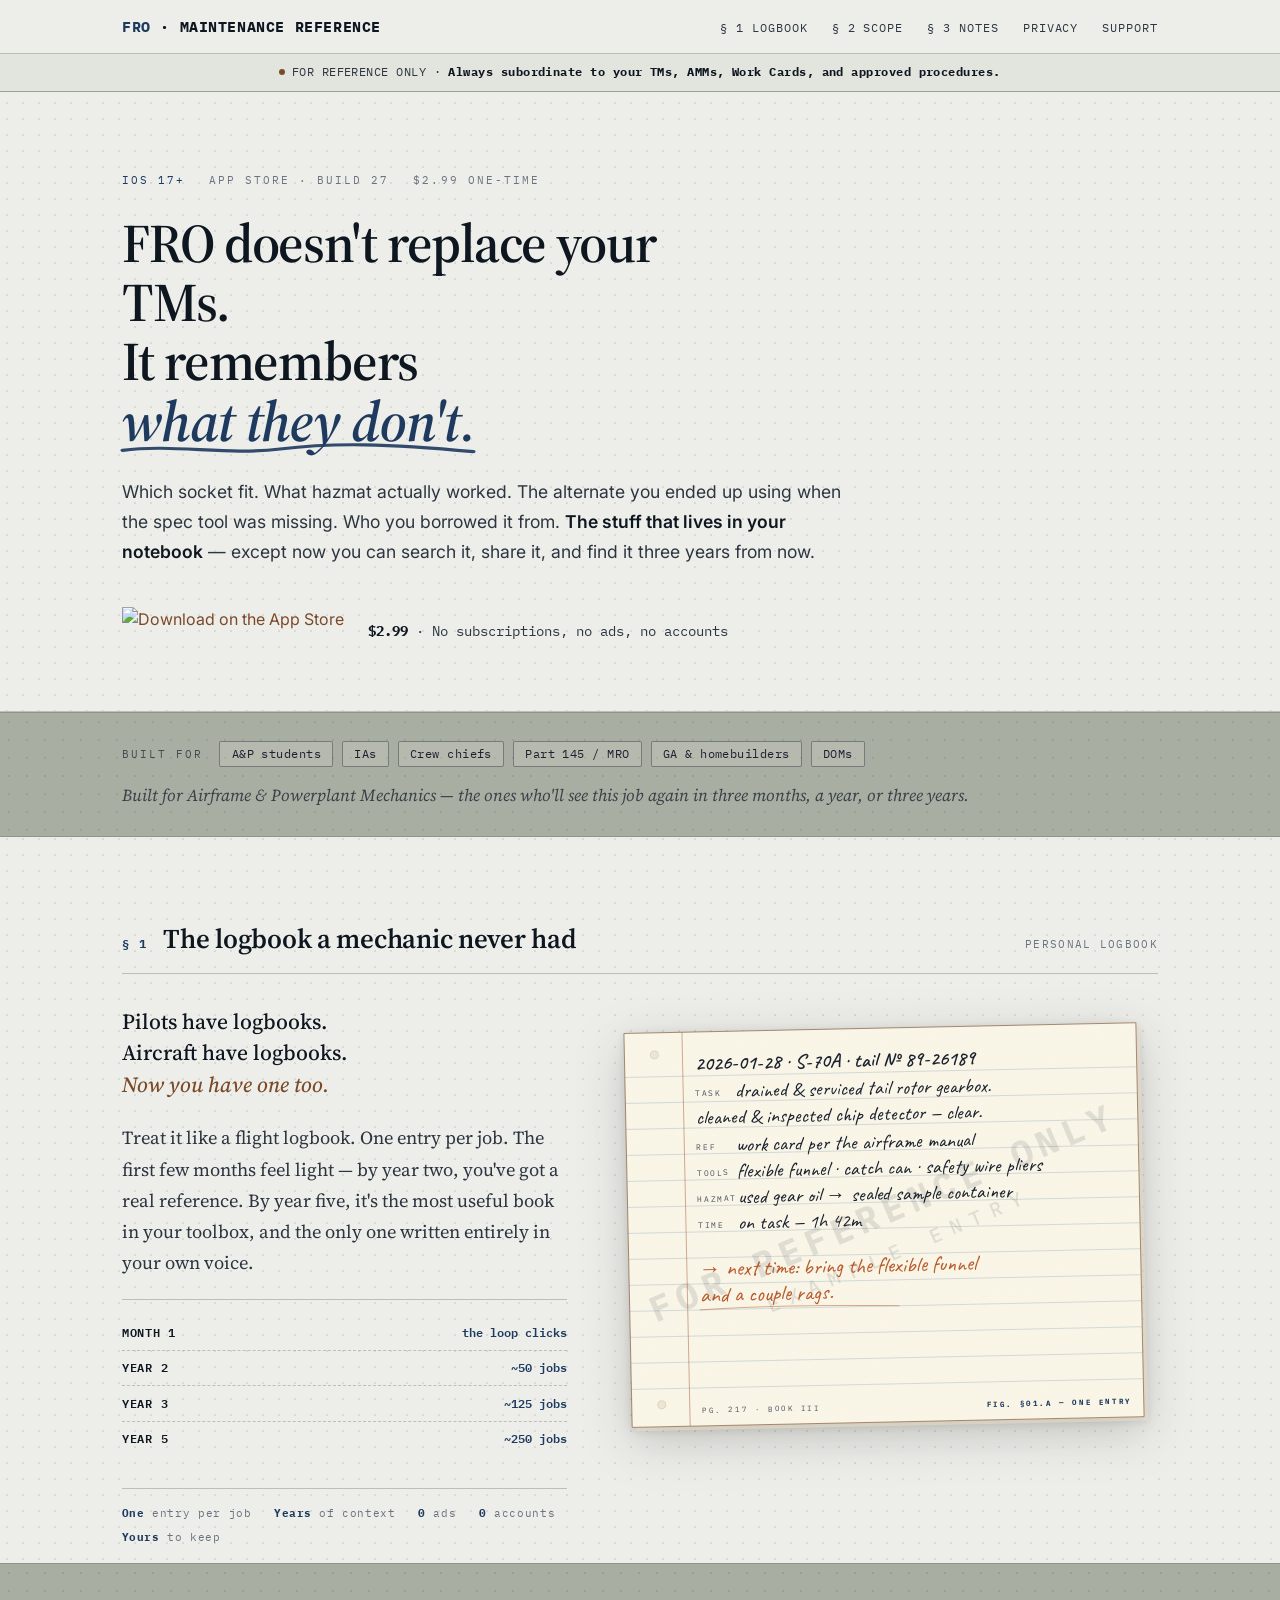
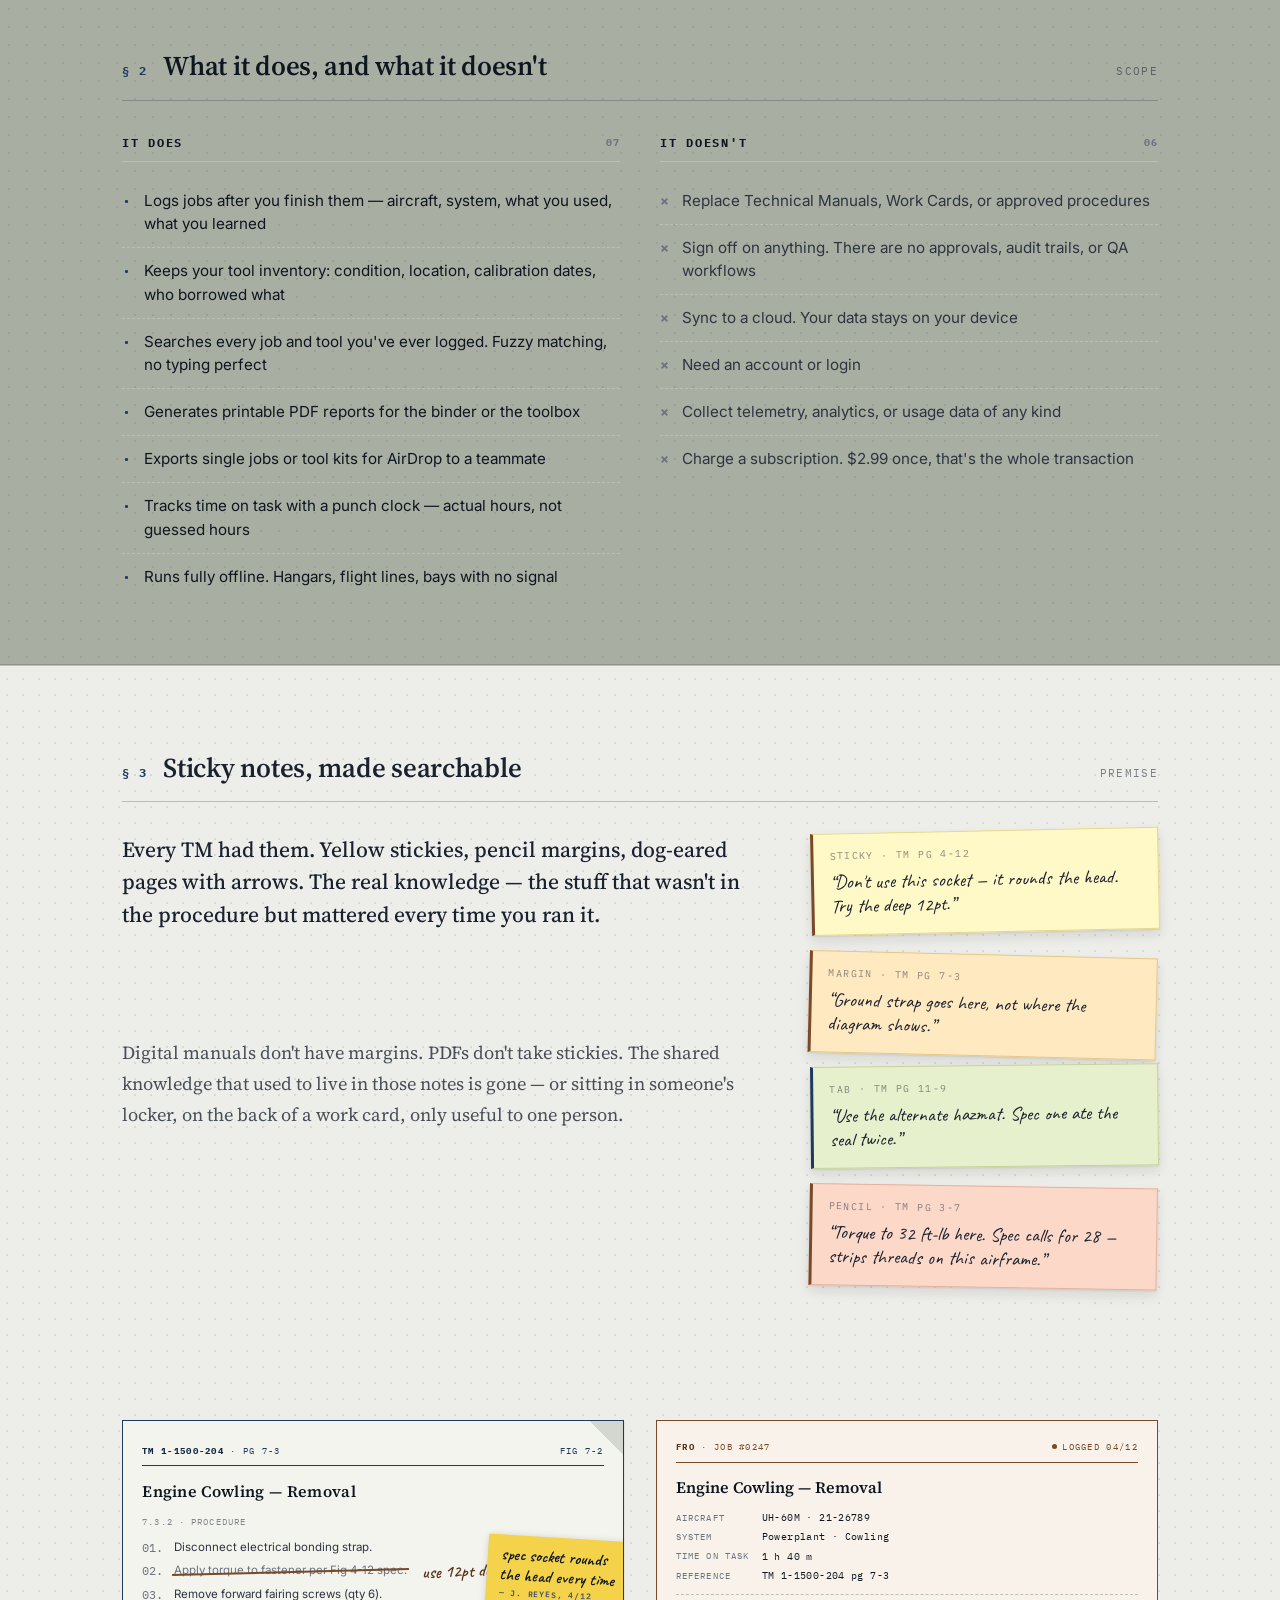
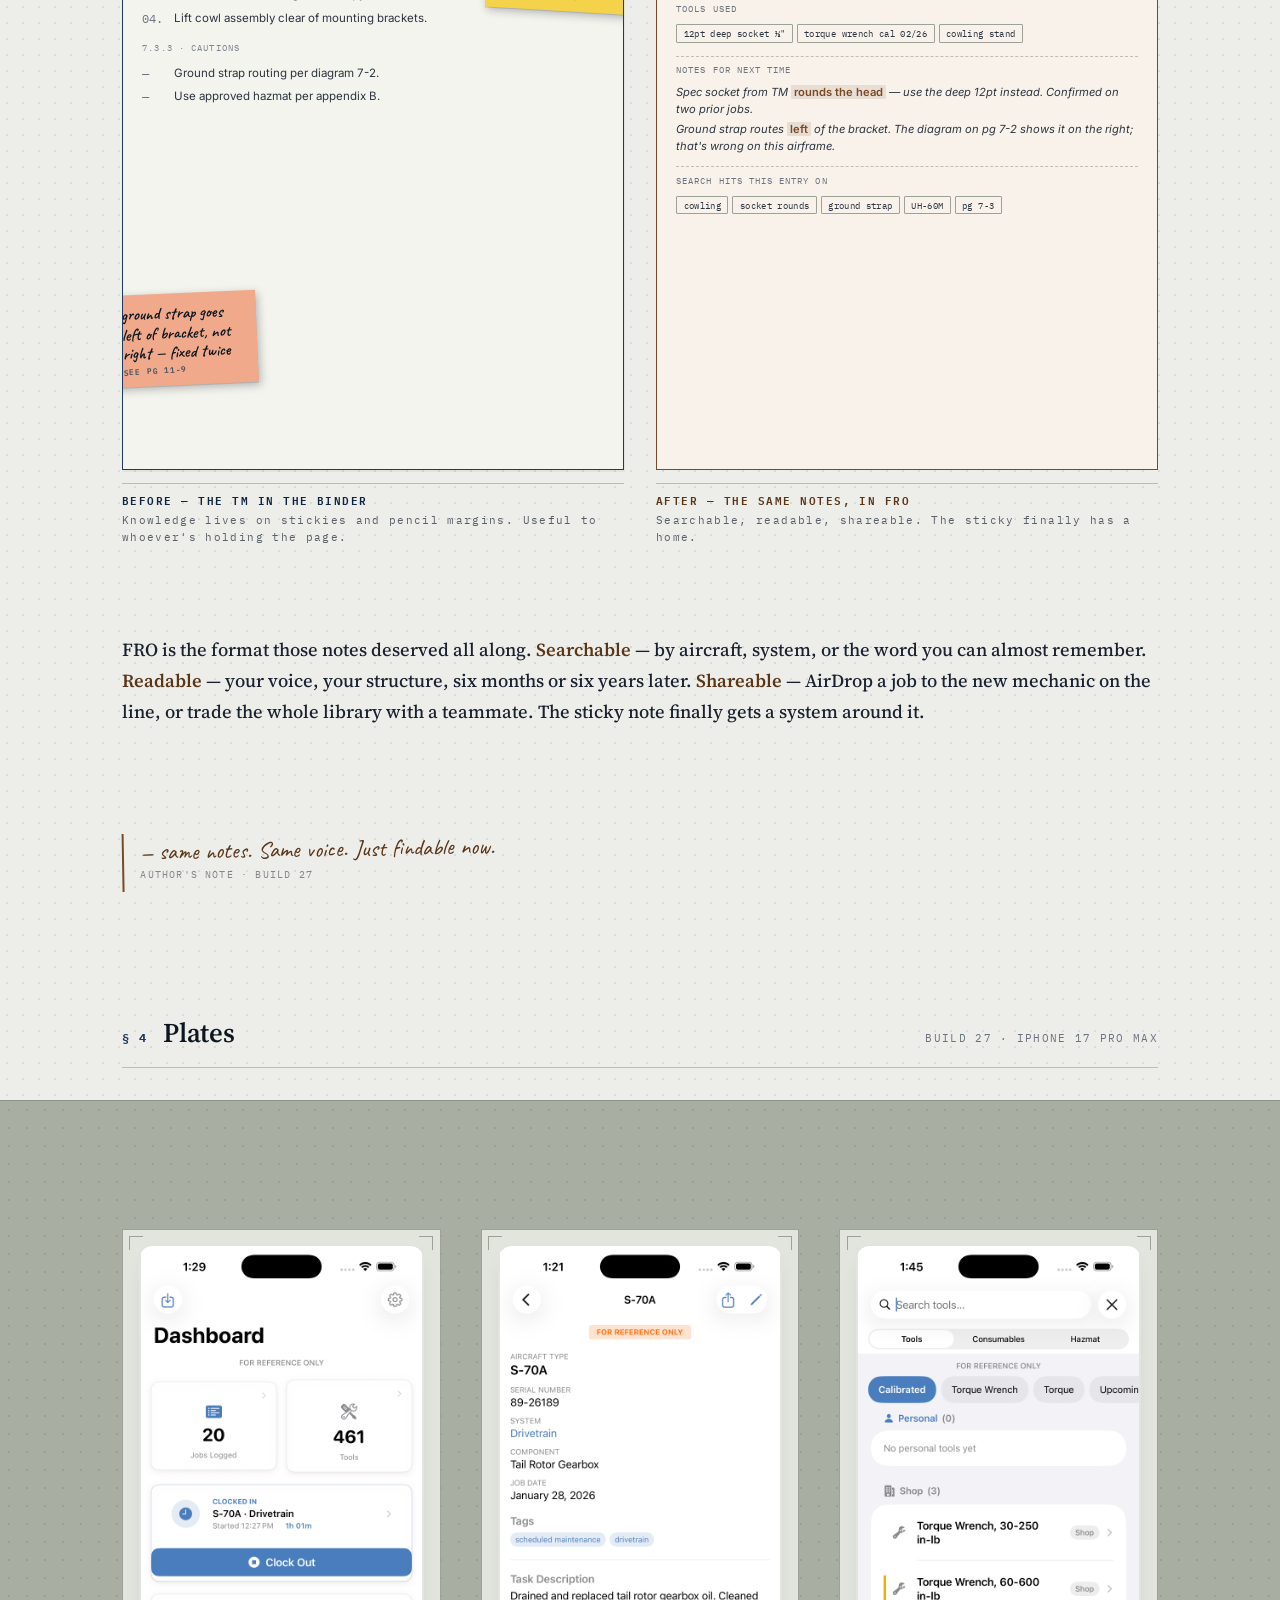
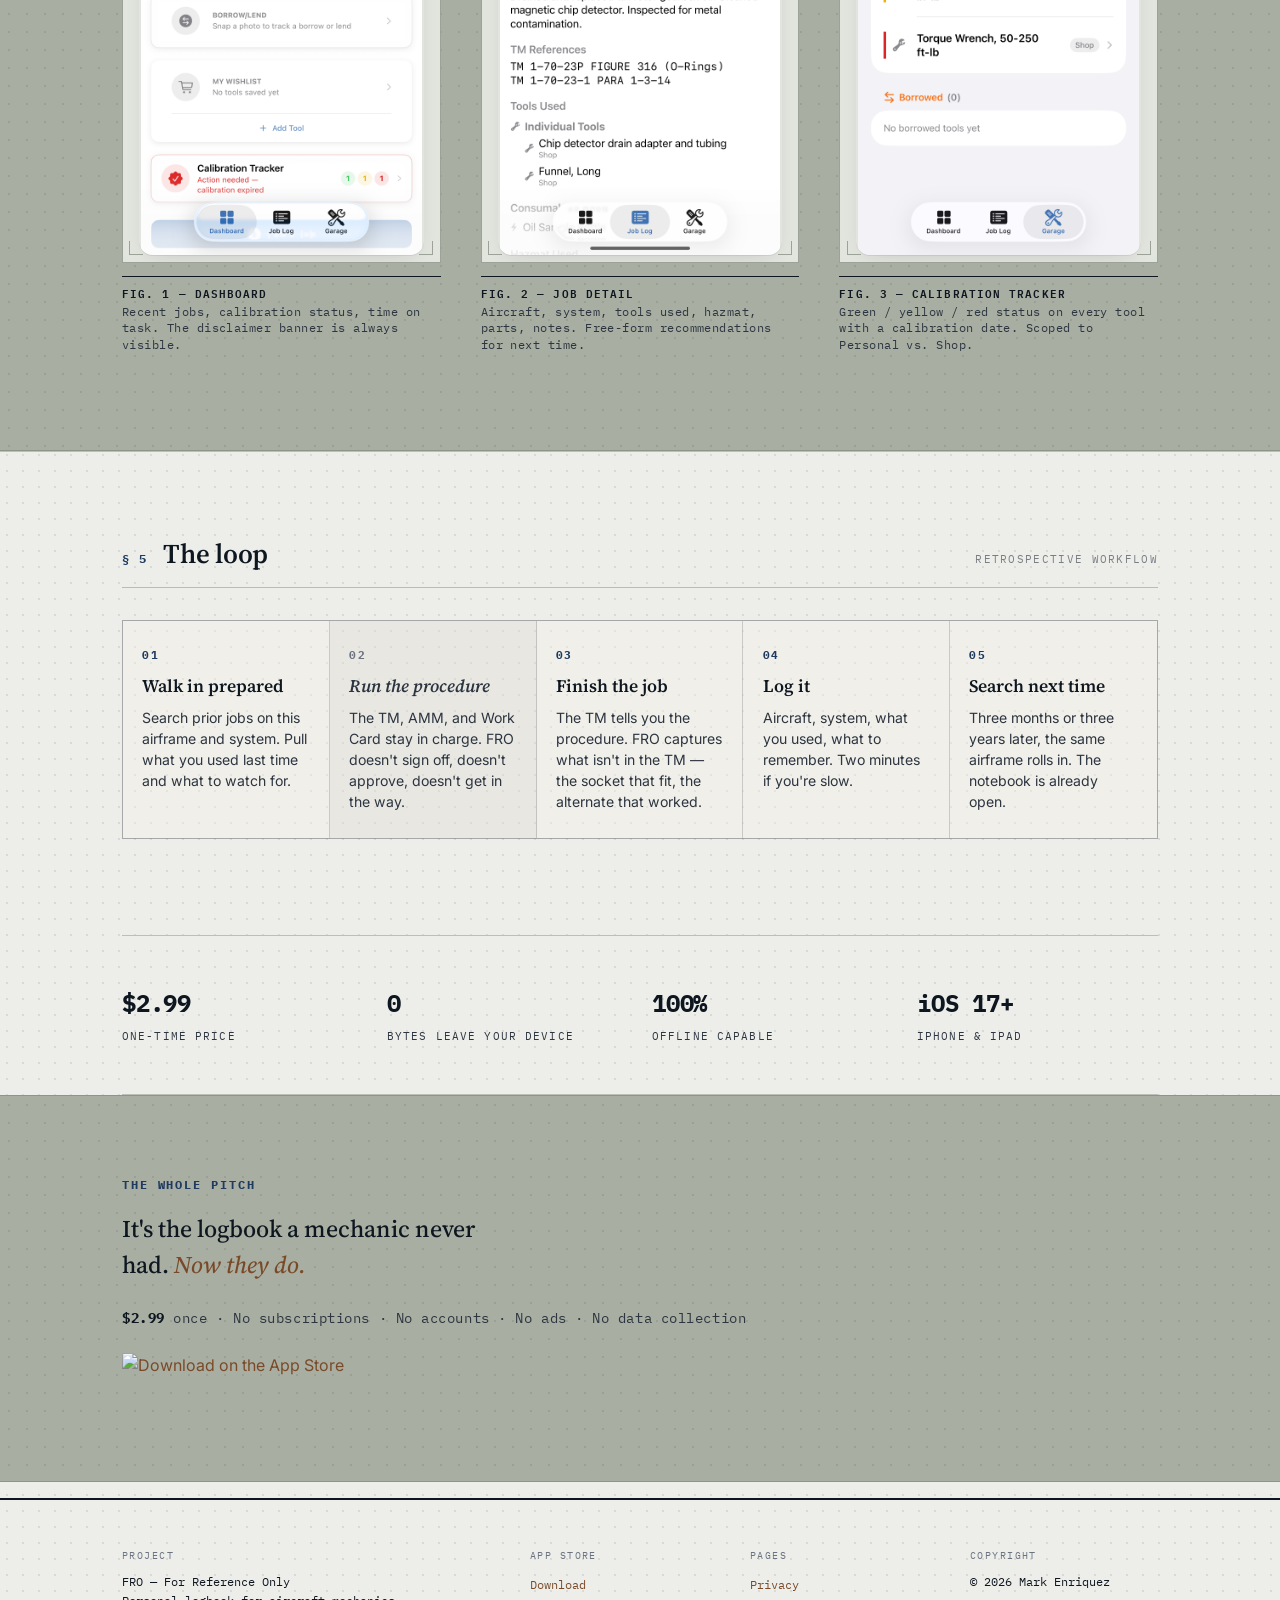
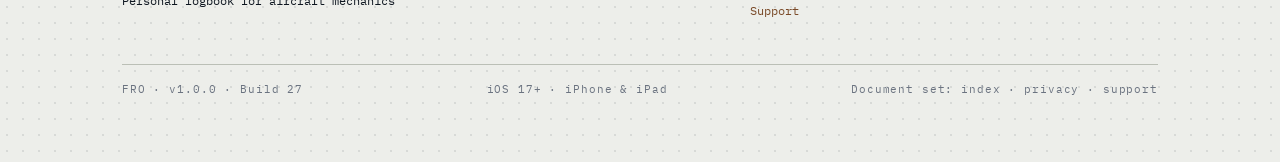
==== commit e6d30007: "copy: tighten audience pills and add FAA jargon - Audience strip: dropped "Civilian A&P" (most gener" ====
--- a/index.html
+++ b/index.html
@@ -806,7 +806,7 @@
 </nav>
 
 <div class="docstrip">
-  <span class="pip"></span>FOR REFERENCE ONLY · <b>Always subordinate to your Technical Manuals, Work Cards, and approved procedures.</b>
+  <span class="pip"></span>FOR REFERENCE ONLY · <b>Always subordinate to your TMs, AMMs, Work Cards, and approved procedures.</b>
 </div>
 
 <header class="hero">
@@ -832,13 +832,13 @@
     <div class="row">
       <span class="ax-label">Built for</span>
       <span class="ax">A&amp;P students</span>
-      <span class="ax">Civilian A&amp;P</span>
+      <span class="ax">IAs</span>
       <span class="ax">Crew chiefs</span>
-      <span class="ax">MRO</span>
-      <span class="ax">GA &amp; EAB</span>
-      <span class="ax">Indie A&amp;Ps</span>
-    </div>
-    <p class="audience-line">For the mechanic who'll see this job again — in three months, a year, or three years.</p>
+      <span class="ax">Part 145 / MRO</span>
+      <span class="ax">GA &amp; homebuilders</span>
+      <span class="ax">DOMs</span>
+    </div>
+    <p class="audience-line">Built for Airframe &amp; Powerplant Mechanics — the ones who'll see this job again in three months, a year, or three years.</p>
   </div>
 </section>
 
@@ -1111,7 +1111,7 @@
     </div>
     <div class="flow">
       <div class="step"><div class="n">01</div><h4>Walk in prepared</h4><p>Search prior jobs on this airframe and system. Pull what you used last time and what to watch for.</p></div>
-      <div class="step passive"><div class="n">02</div><h4>Run the procedure</h4><p>The TM and Work Card stay in charge. FRO doesn't sign off, doesn't approve, doesn't get in the way.</p></div>
+      <div class="step passive"><div class="n">02</div><h4>Run the procedure</h4><p>The TM, AMM, and Work Card stay in charge. FRO doesn't sign off, doesn't approve, doesn't get in the way.</p></div>
       <div class="step"><div class="n">03</div><h4>Finish the job</h4><p>The TM tells you the procedure. FRO captures what isn't in the TM — the socket that fit, the alternate that worked.</p></div>
       <div class="step"><div class="n">04</div><h4>Log it</h4><p>Aircraft, system, what you used, what to remember. Two minutes if you're slow.</p></div>
       <div class="step"><div class="n">05</div><h4>Search next time</h4><p>Three months or three years later, the same airframe rolls in. The notebook is already open.</p></div>
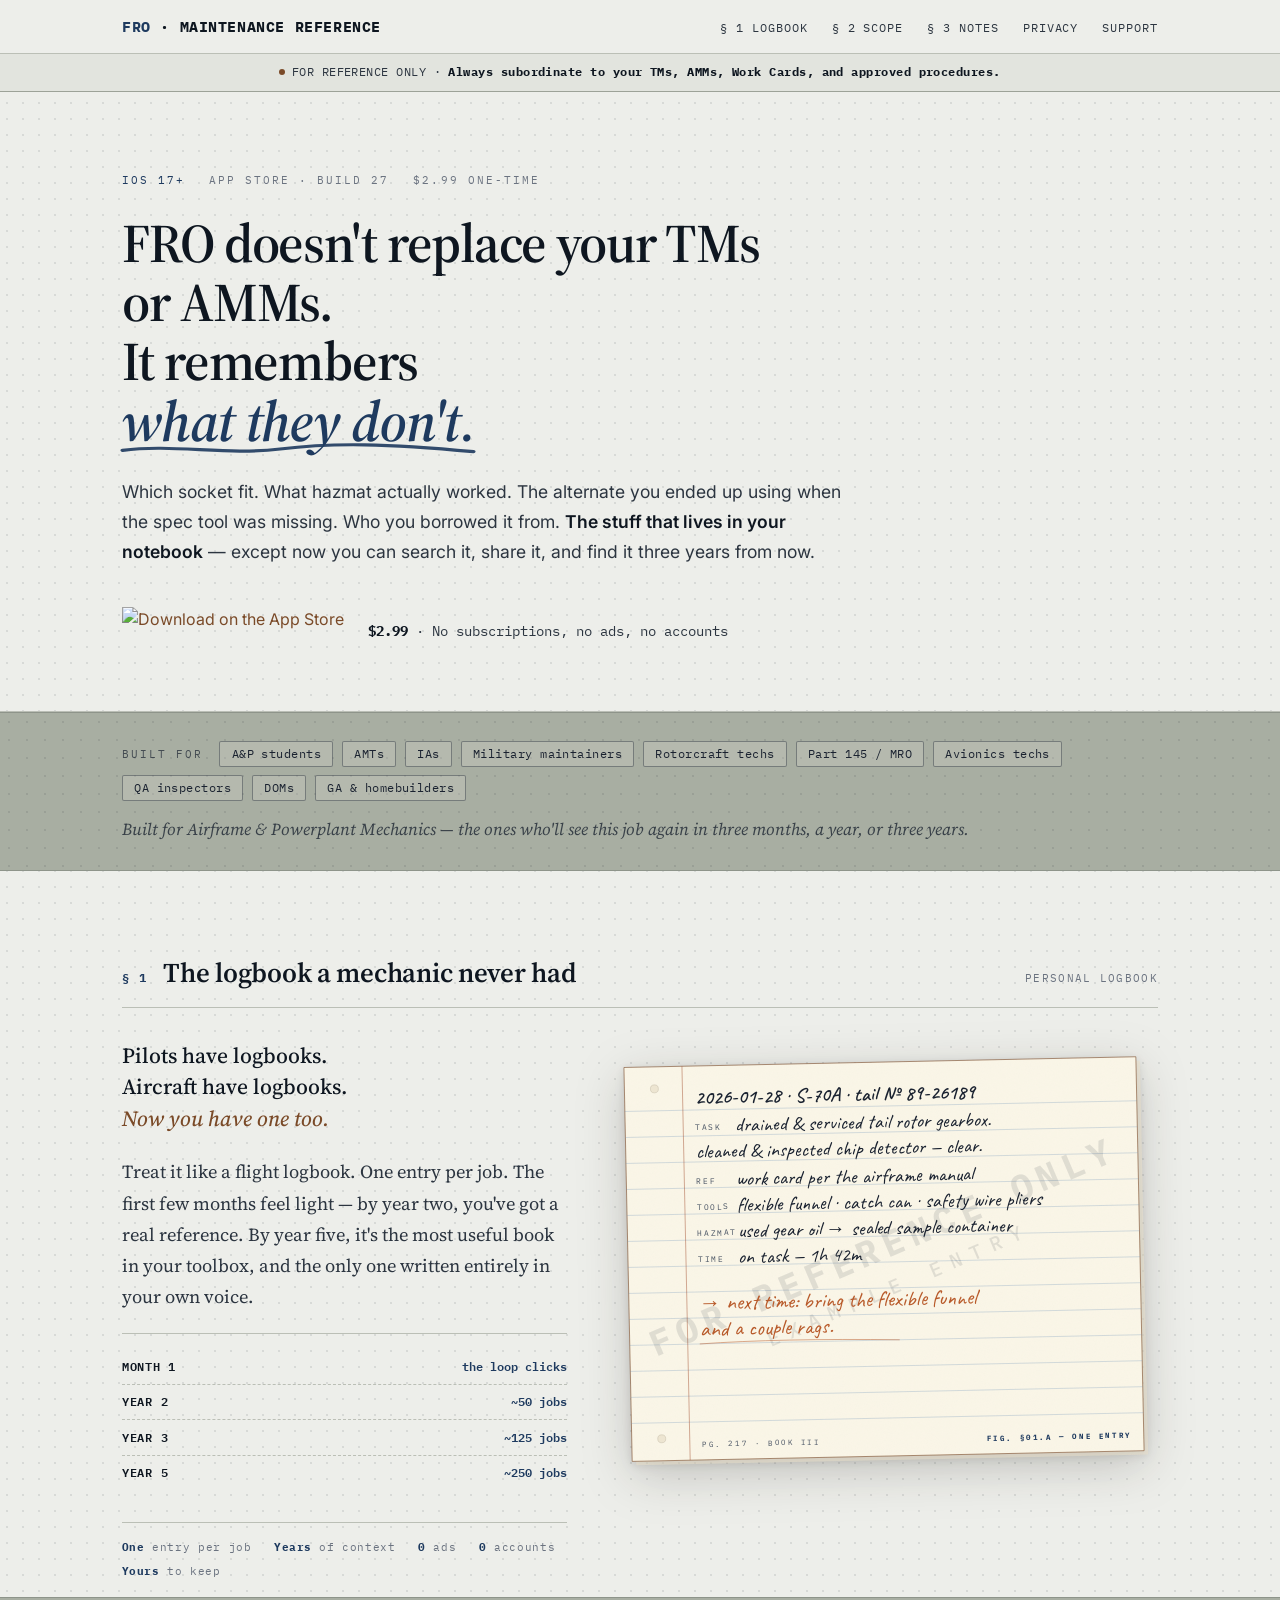
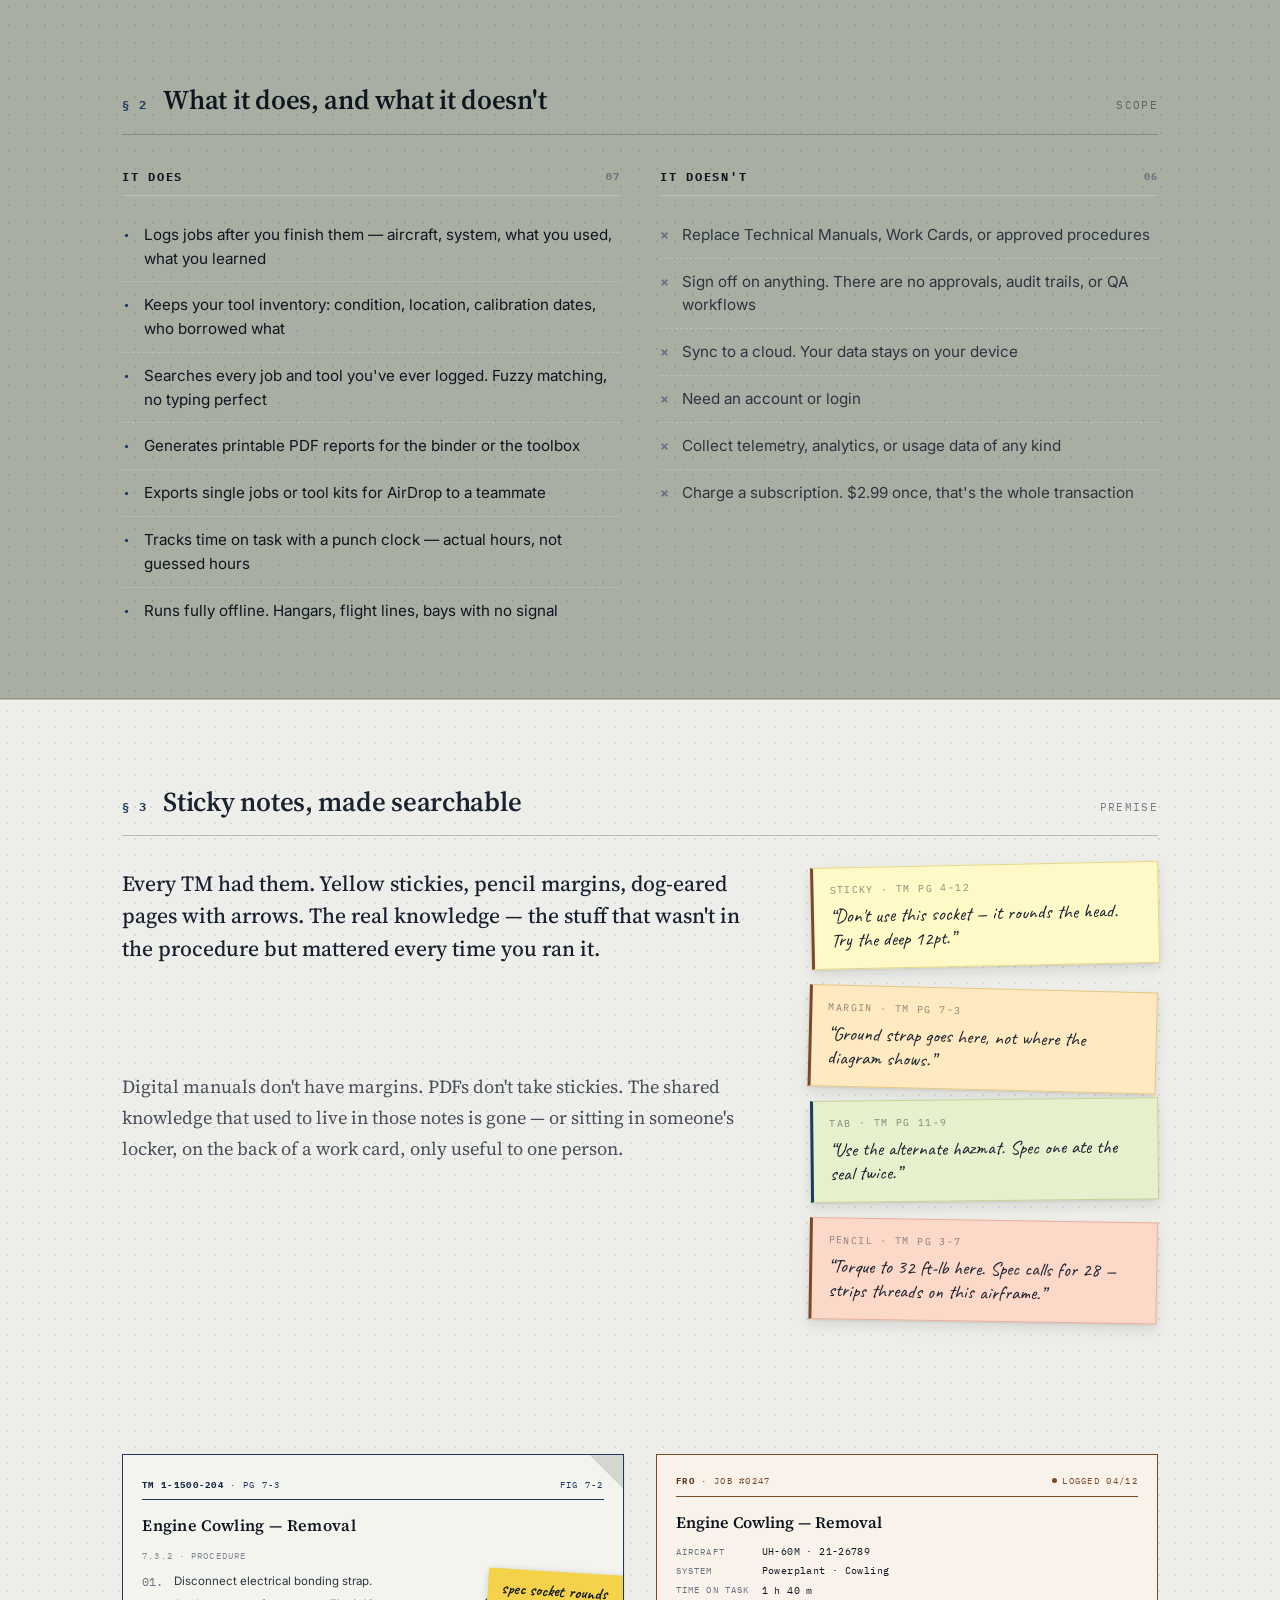
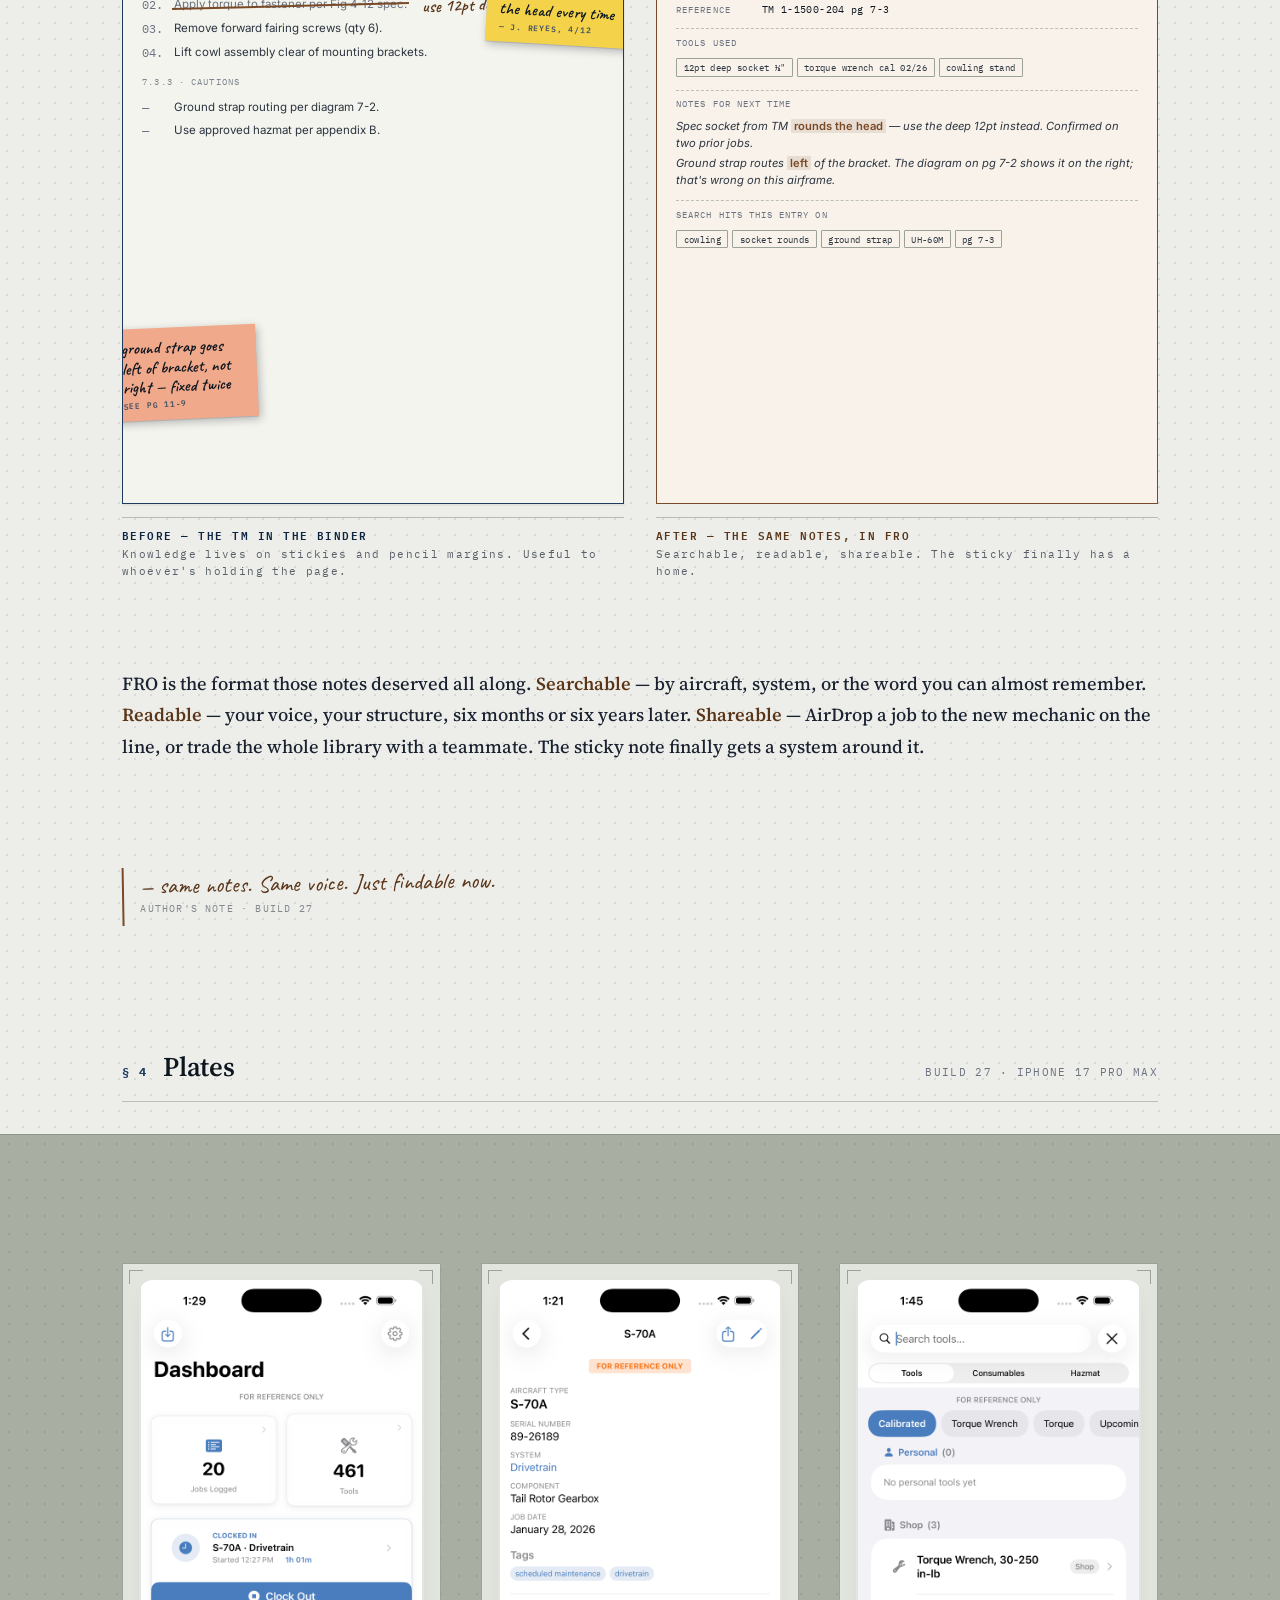
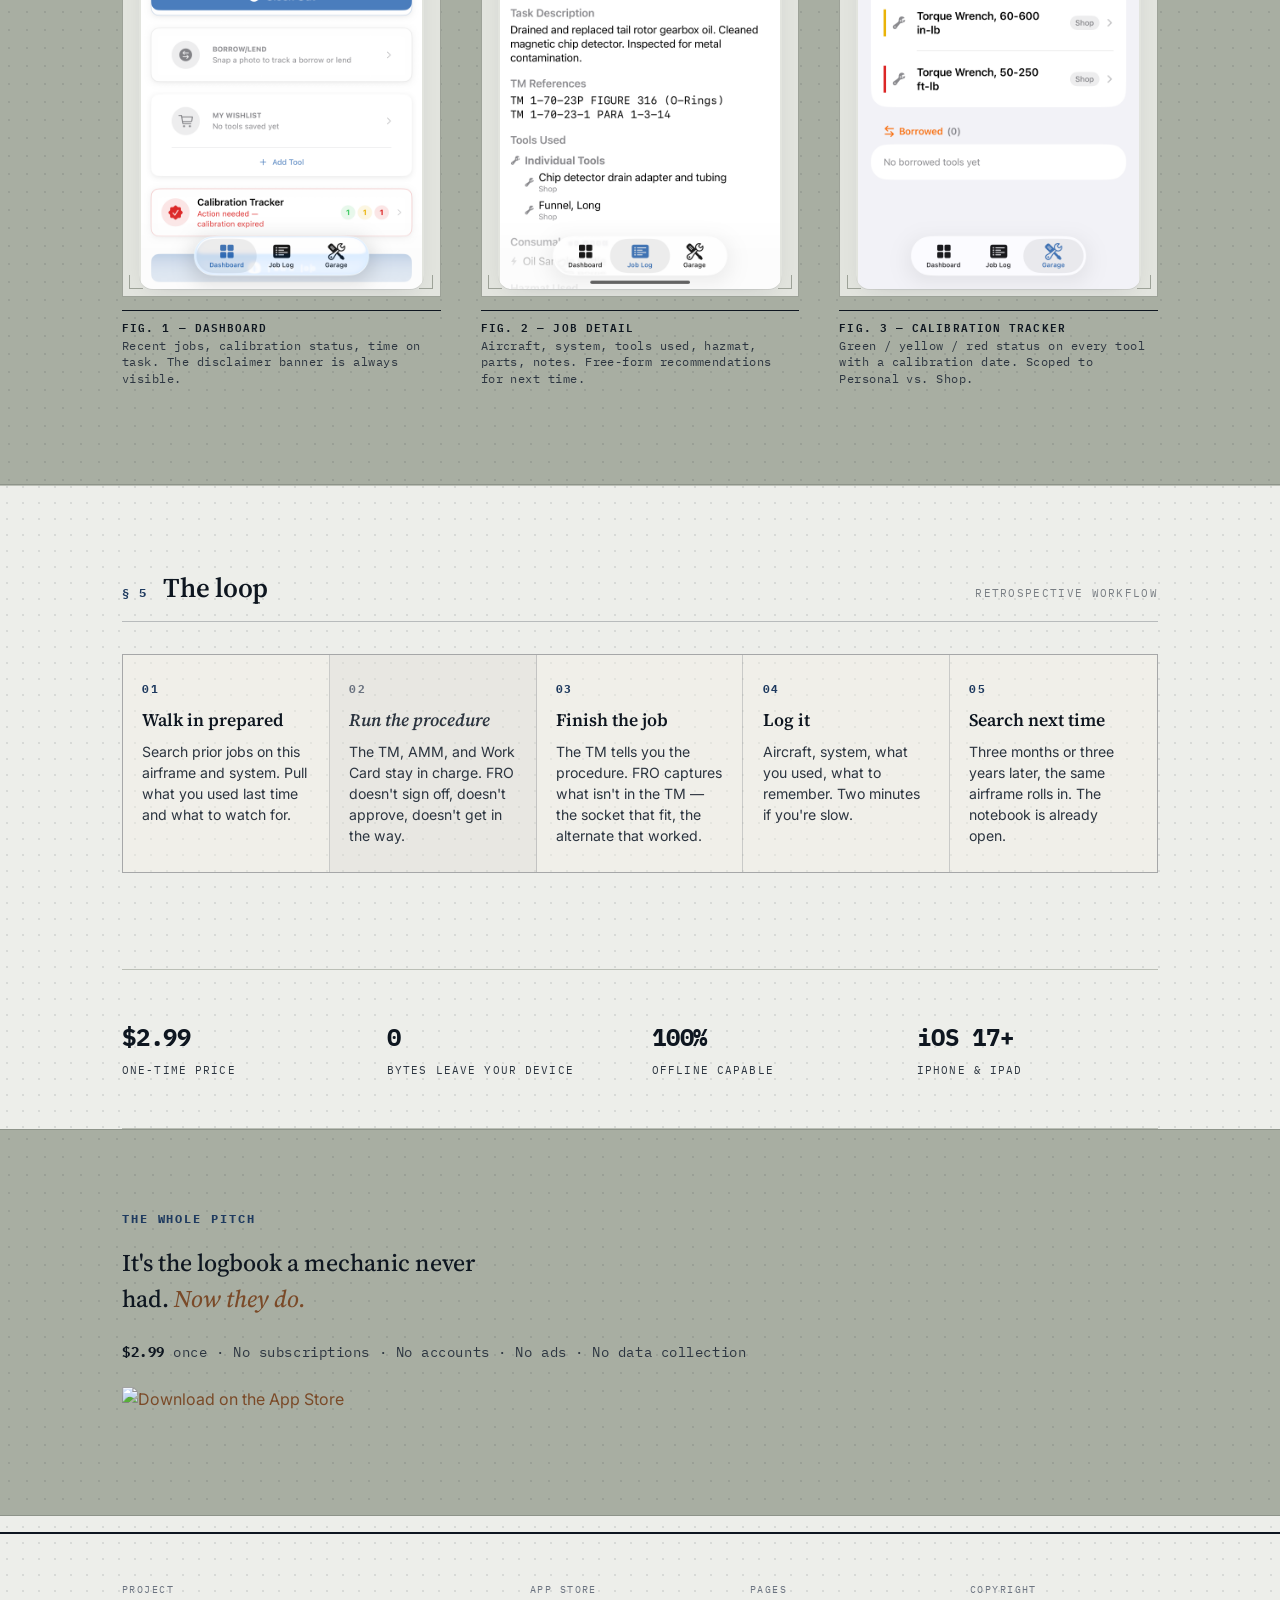
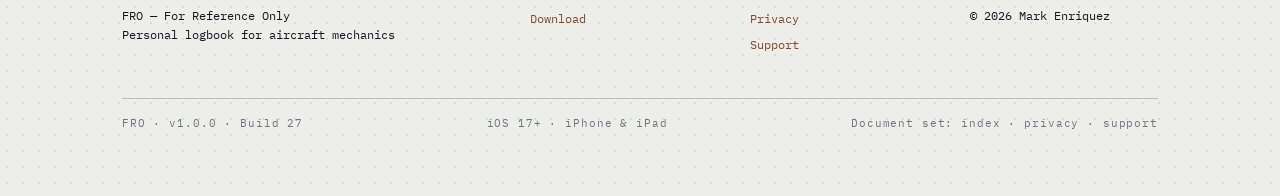
==== commit 36330ca2: "copy: expand audience strip to 10 pills, bilingual hero h1 - Added: AMTs (alternate FAA pro title), " ====
--- a/index.html
+++ b/index.html
@@ -814,7 +814,7 @@
     <div class="meta">
       <span>iOS 17+</span><span>App Store · Build 27</span><span>$2.99 one-time</span>
     </div>
-    <h1>FRO doesn't replace your TMs.<br>It remembers <em>what they don't.</em></h1>
+    <h1>FRO doesn't replace your TMs or AMMs.<br>It remembers <em>what they don't.</em></h1>
     <p class="sub">
       Which socket fit. What hazmat actually worked. The alternate you ended up using when the spec tool was missing. Who you borrowed it from. <b>The stuff that lives in your notebook</b> — except now you can search it, share it, and find it three years from now.
     </p>
@@ -832,11 +832,15 @@
     <div class="row">
       <span class="ax-label">Built for</span>
       <span class="ax">A&amp;P students</span>
+      <span class="ax">AMTs</span>
       <span class="ax">IAs</span>
-      <span class="ax">Crew chiefs</span>
+      <span class="ax">Military maintainers</span>
+      <span class="ax">Rotorcraft techs</span>
       <span class="ax">Part 145 / MRO</span>
+      <span class="ax">Avionics techs</span>
+      <span class="ax">QA inspectors</span>
+      <span class="ax">DOMs</span>
       <span class="ax">GA &amp; homebuilders</span>
-      <span class="ax">DOMs</span>
     </div>
     <p class="audience-line">Built for Airframe &amp; Powerplant Mechanics — the ones who'll see this job again in three months, a year, or three years.</p>
   </div>
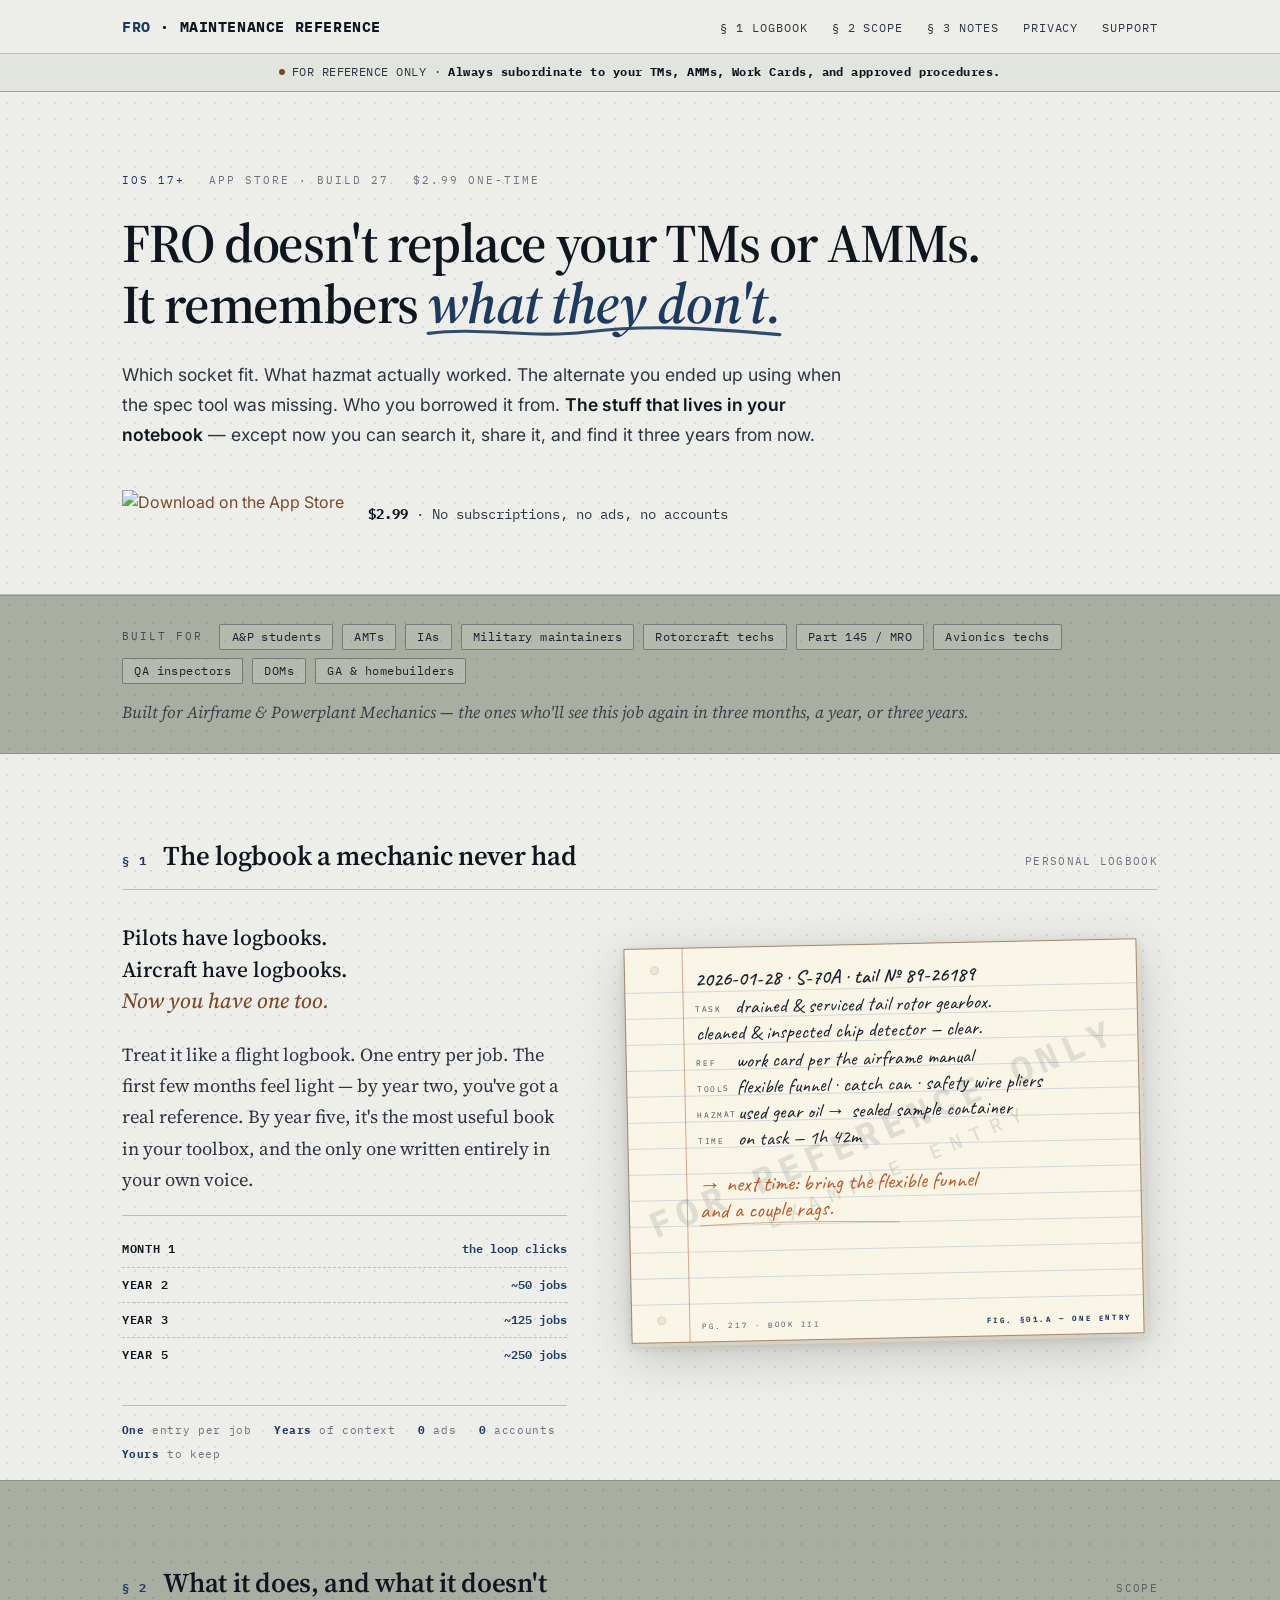
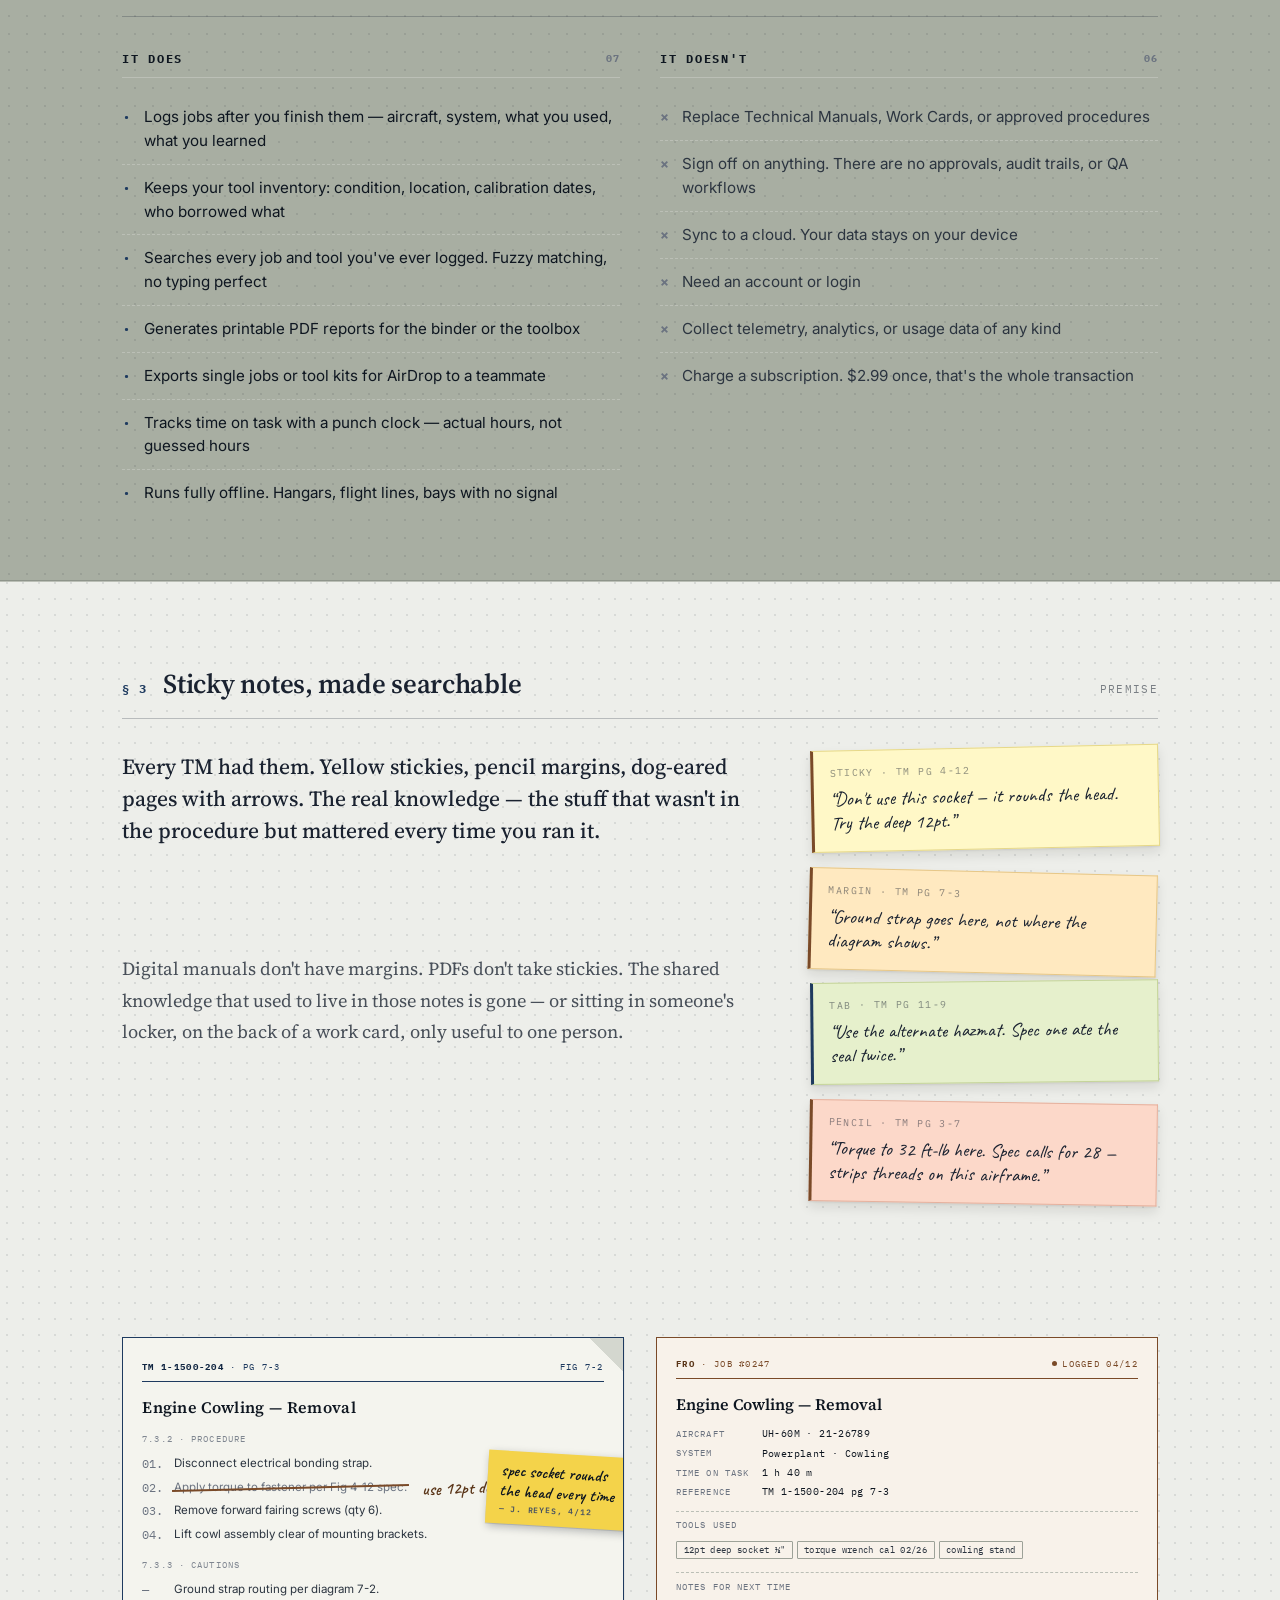
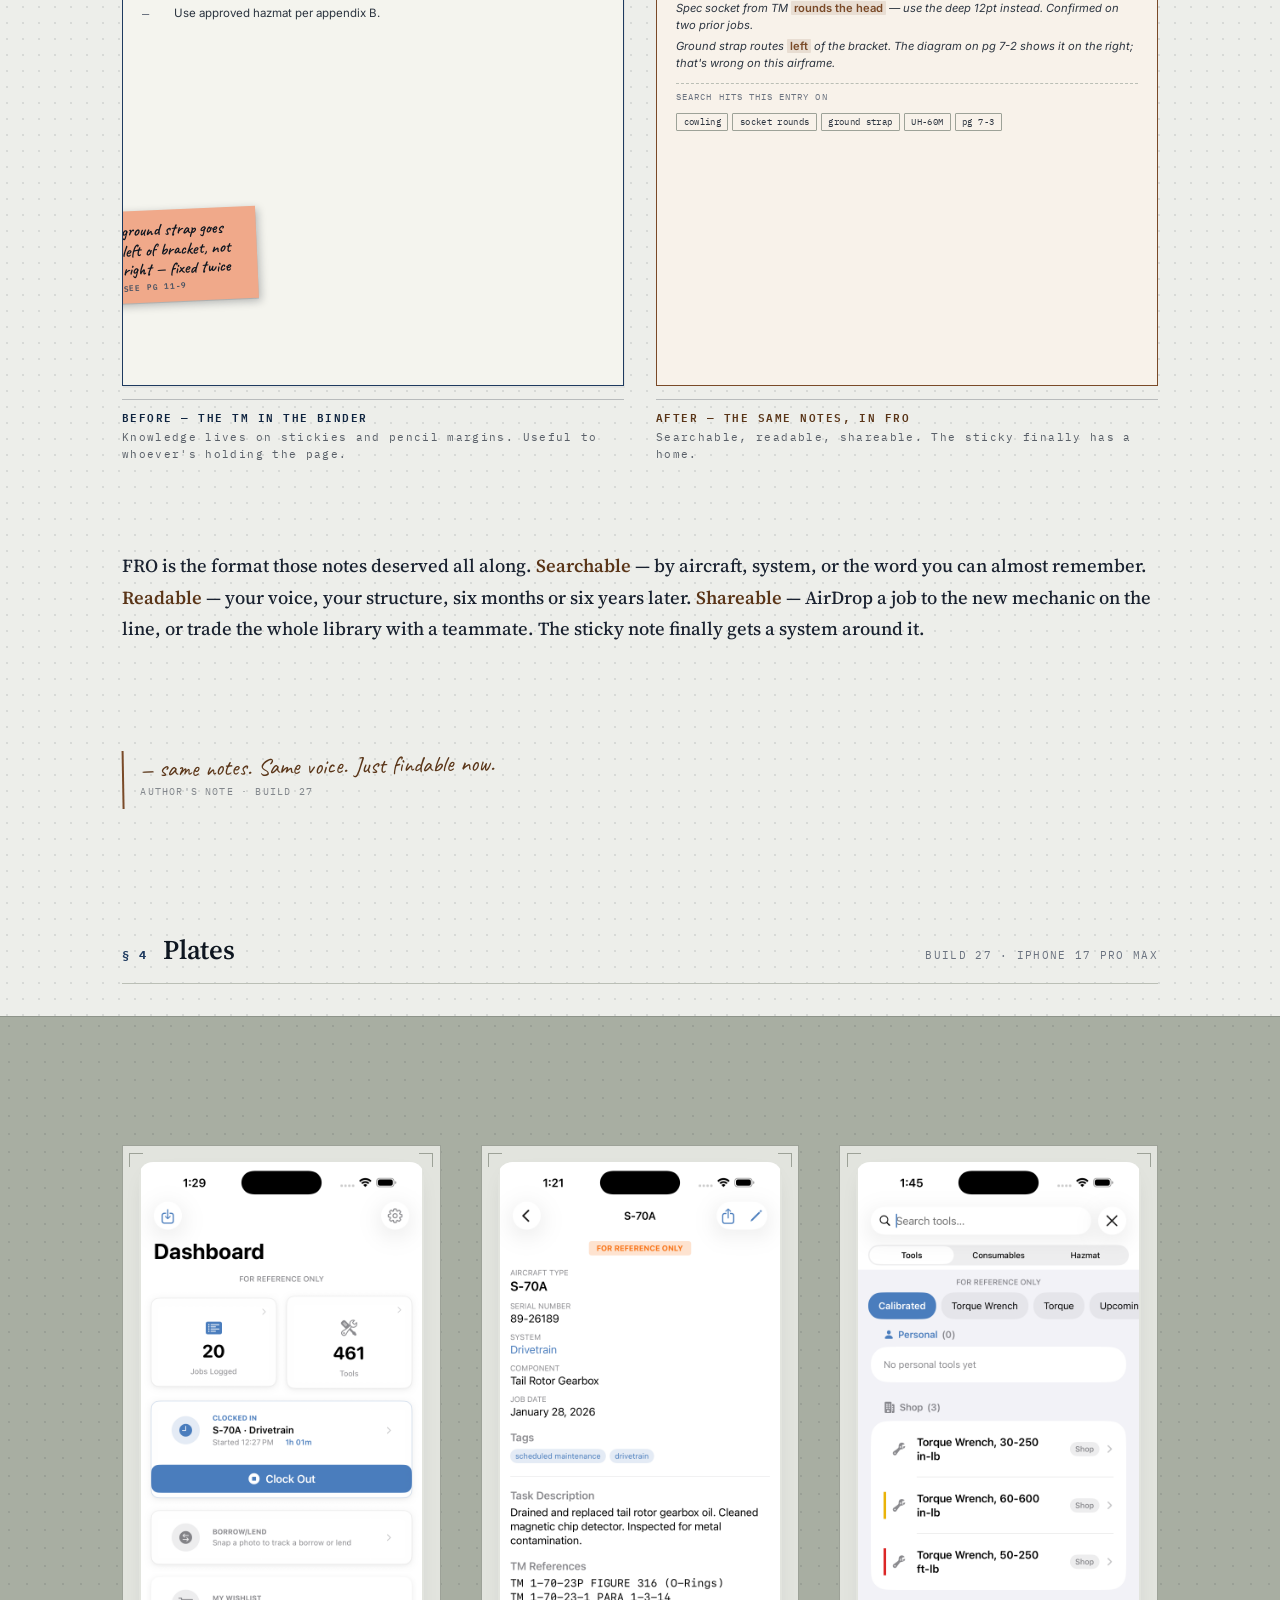
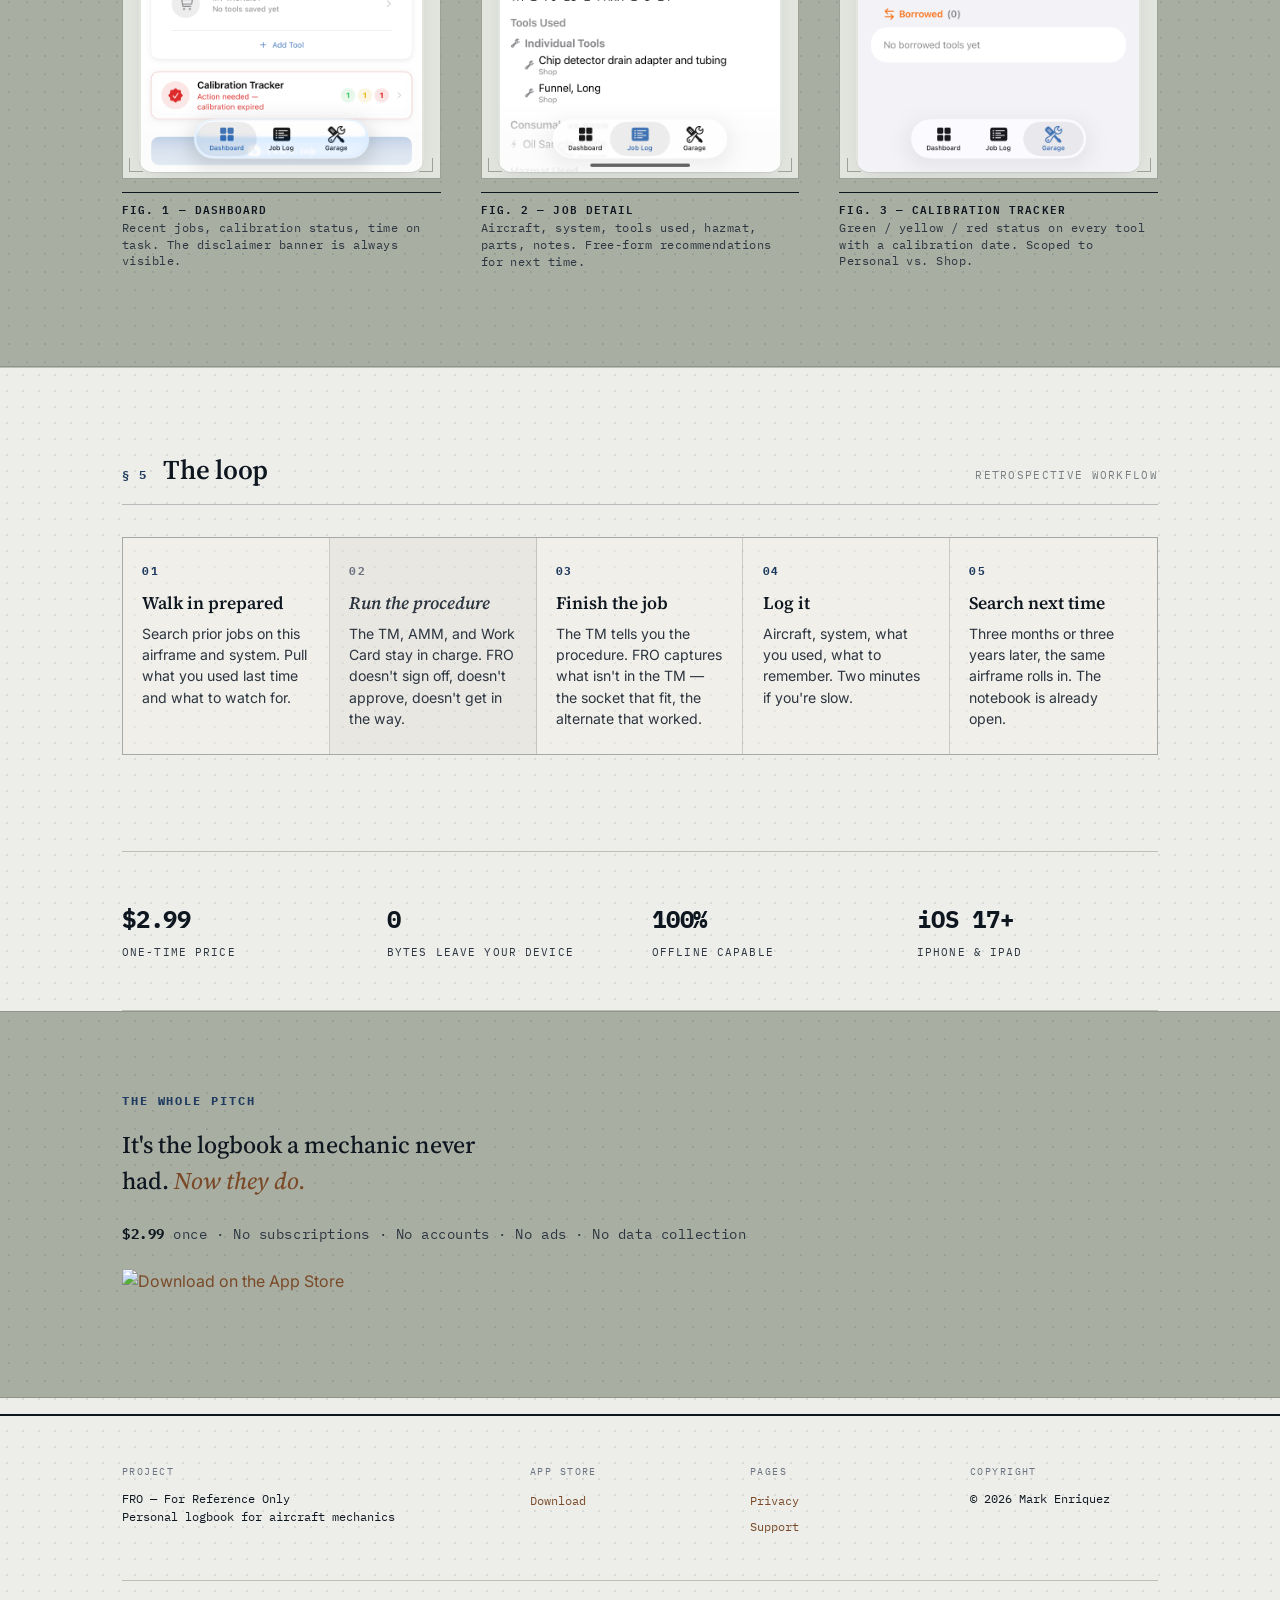
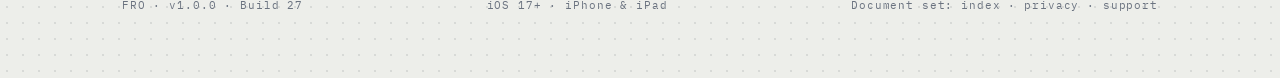
==== commit 1725cf93: "fix: widen hero h1 max-width so each sentence stays on one line 24ch was capping the headline narrow" ====
--- a/index.html
+++ b/index.html
@@ -119,7 +119,7 @@
     font-weight:600;
     line-height:1.08;letter-spacing:-.02em;
     margin-bottom:1.4rem;
-    max-width:24ch;
+    max-width:38ch;
     position:relative;
   }
   .hero h1 em{
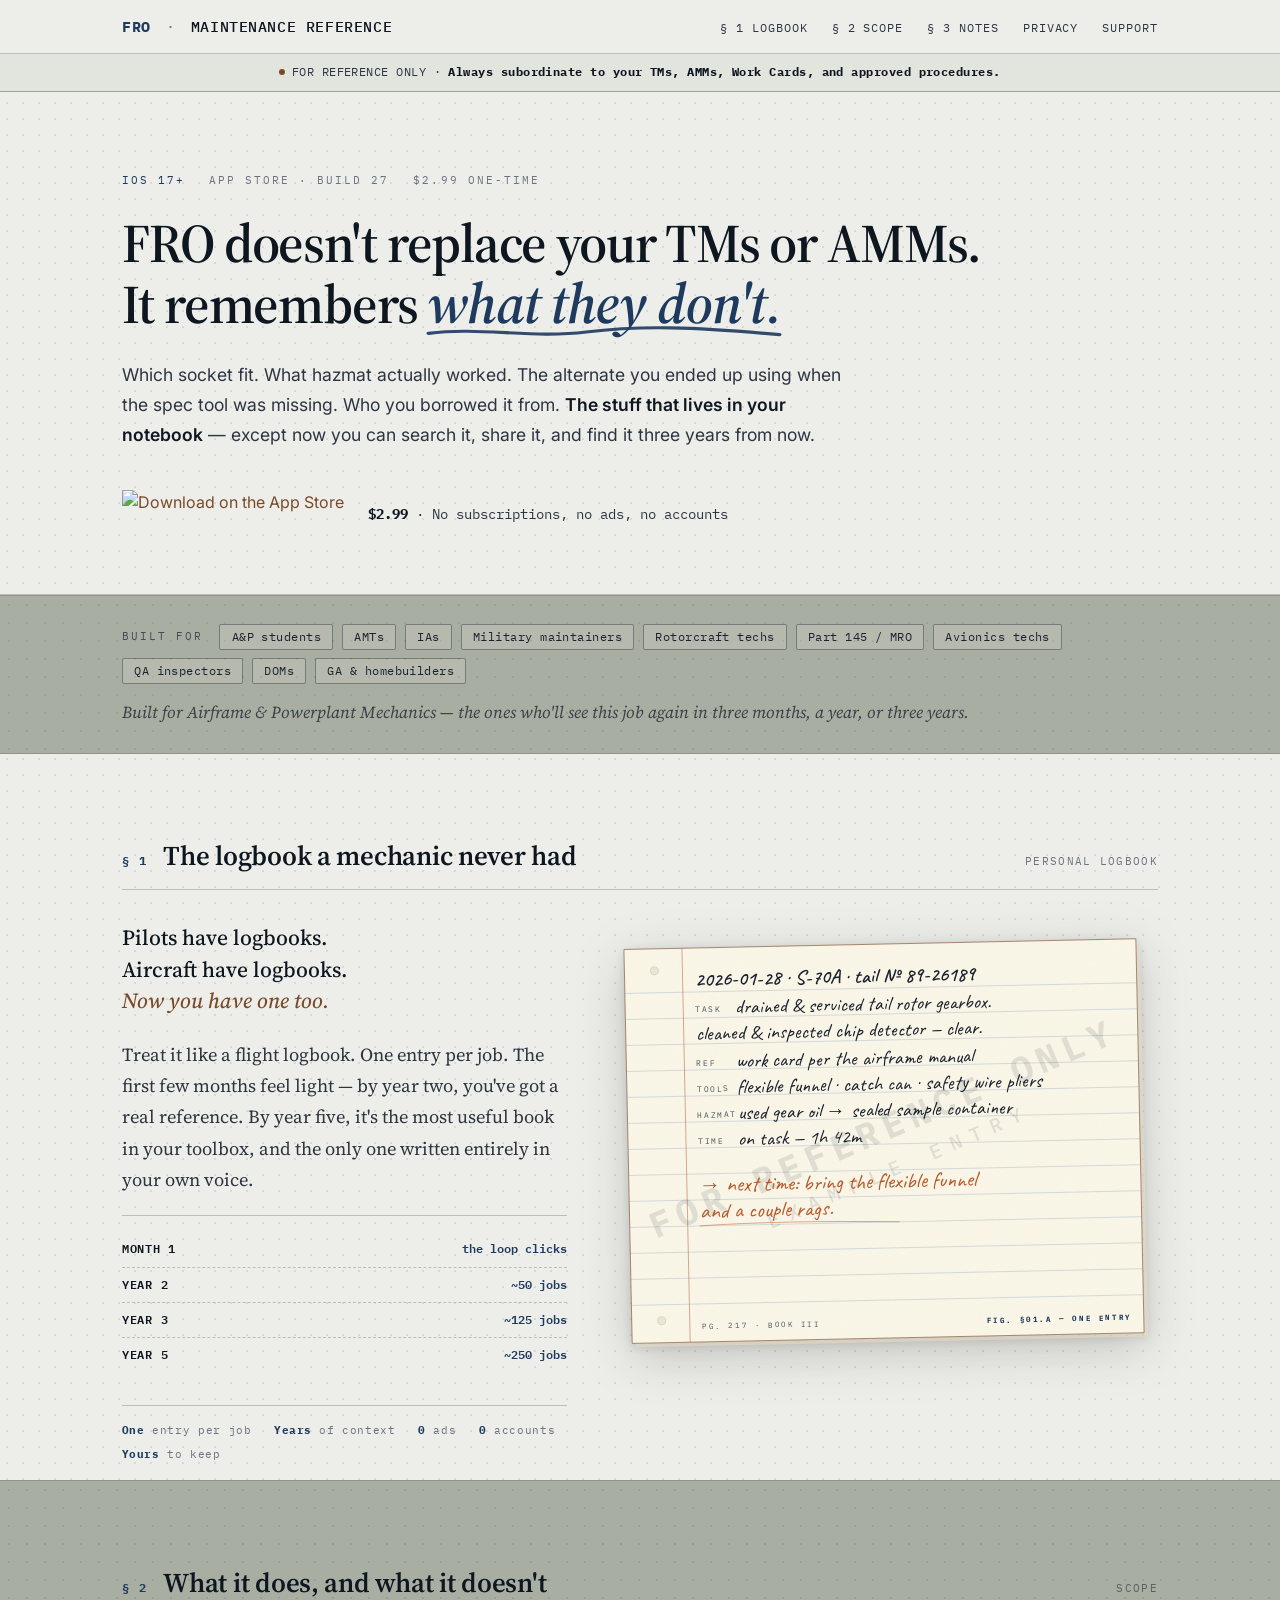
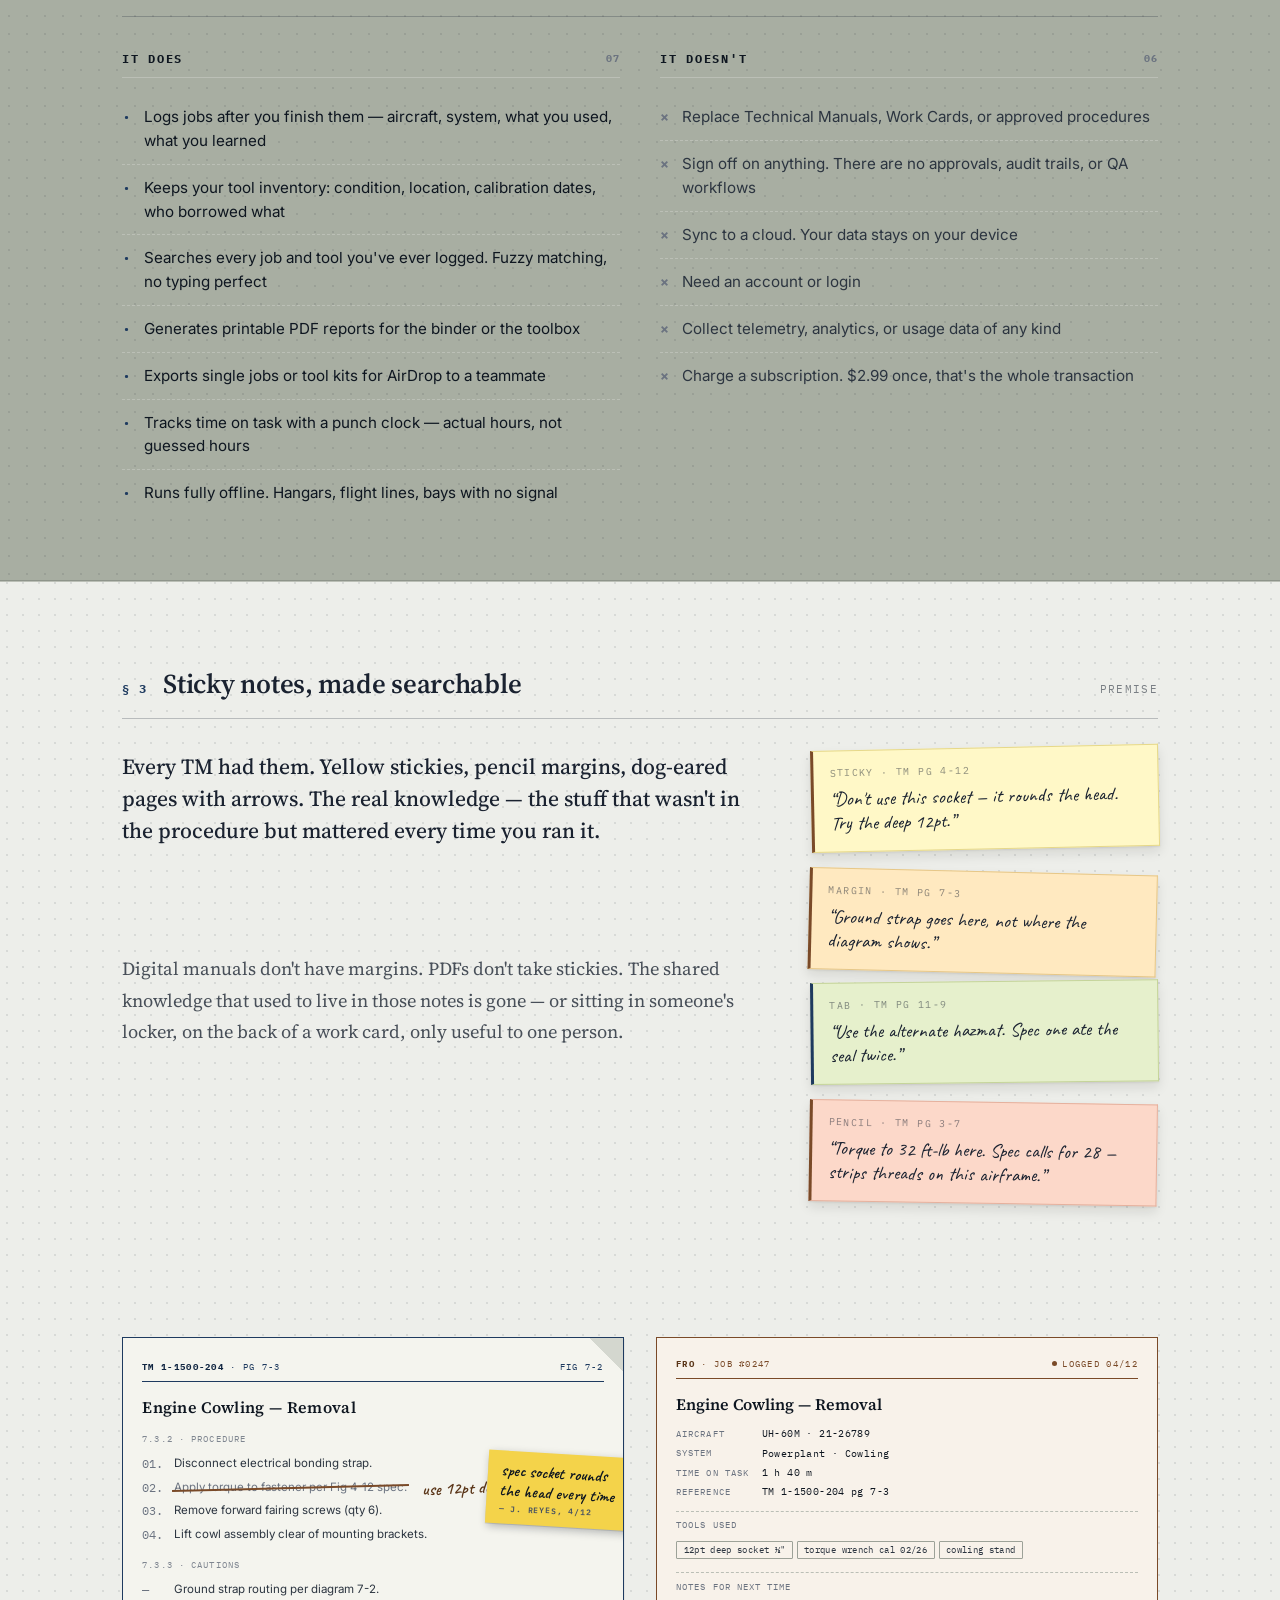
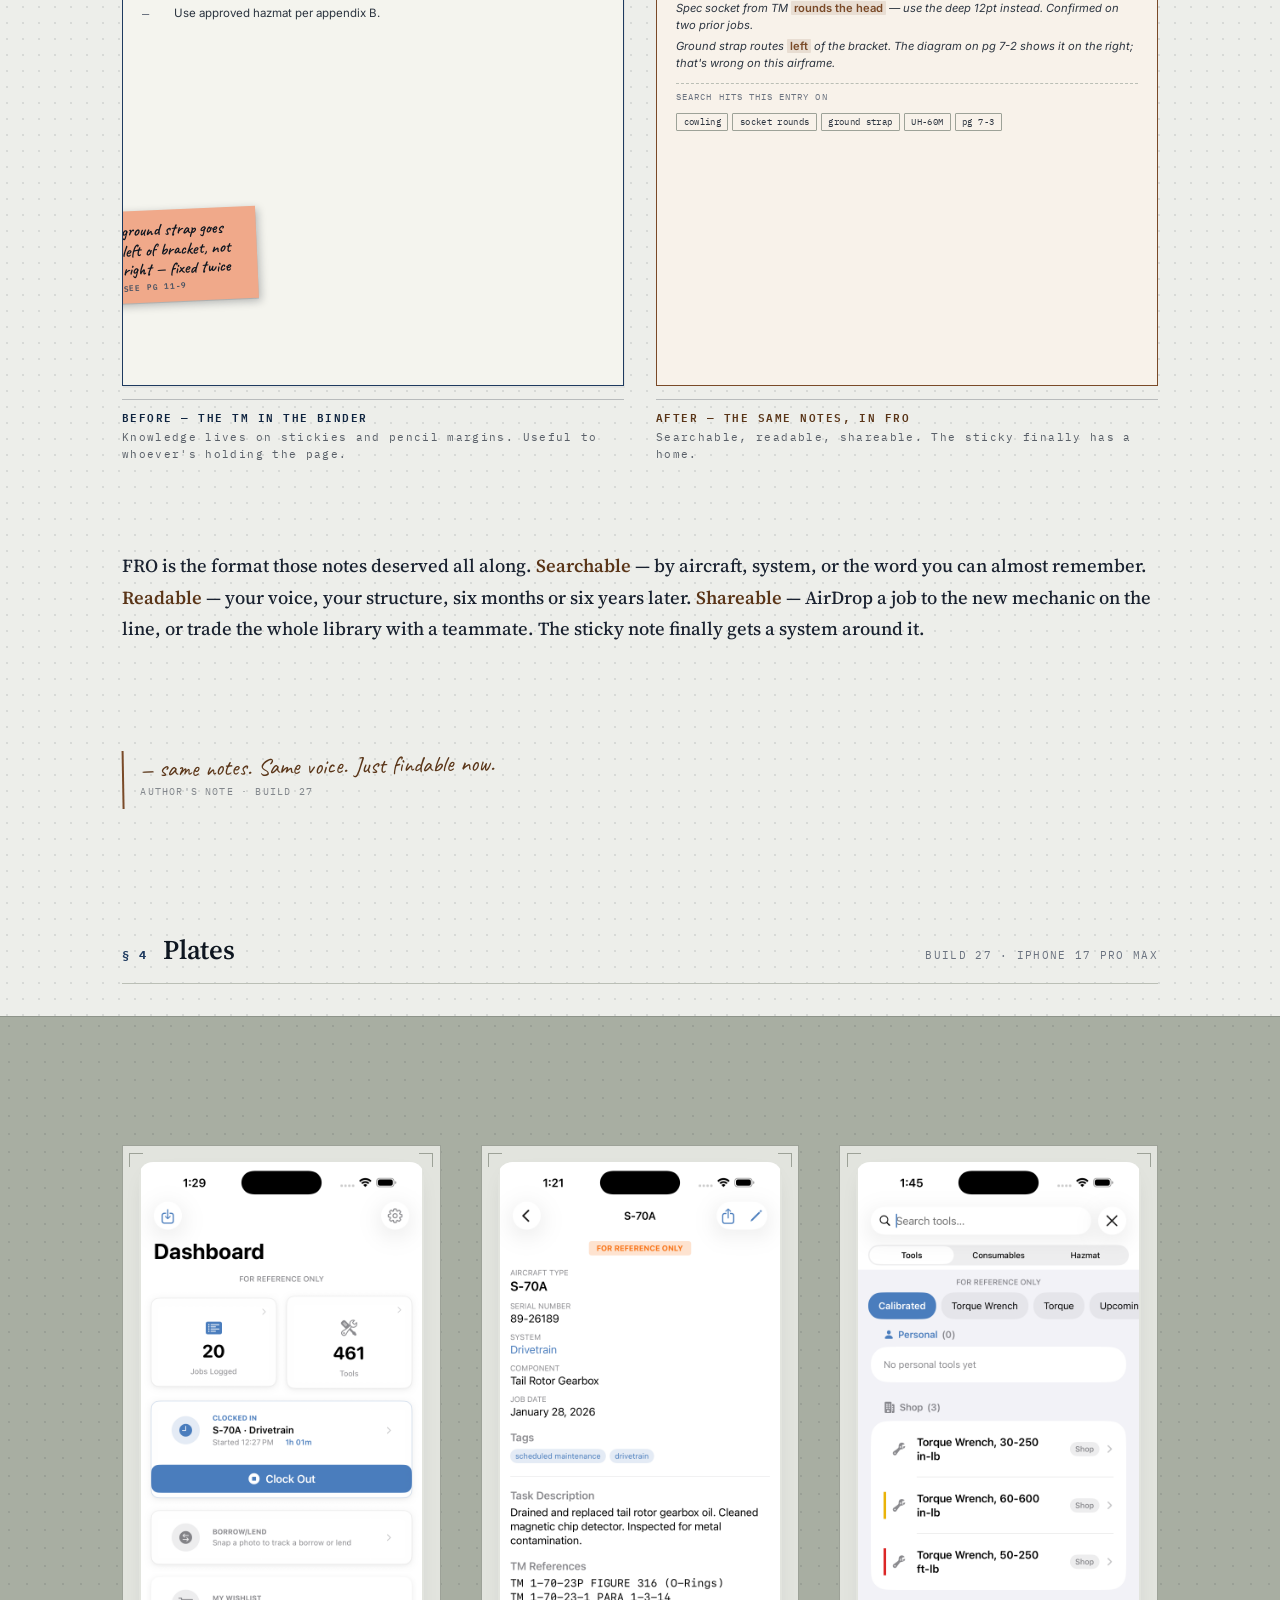
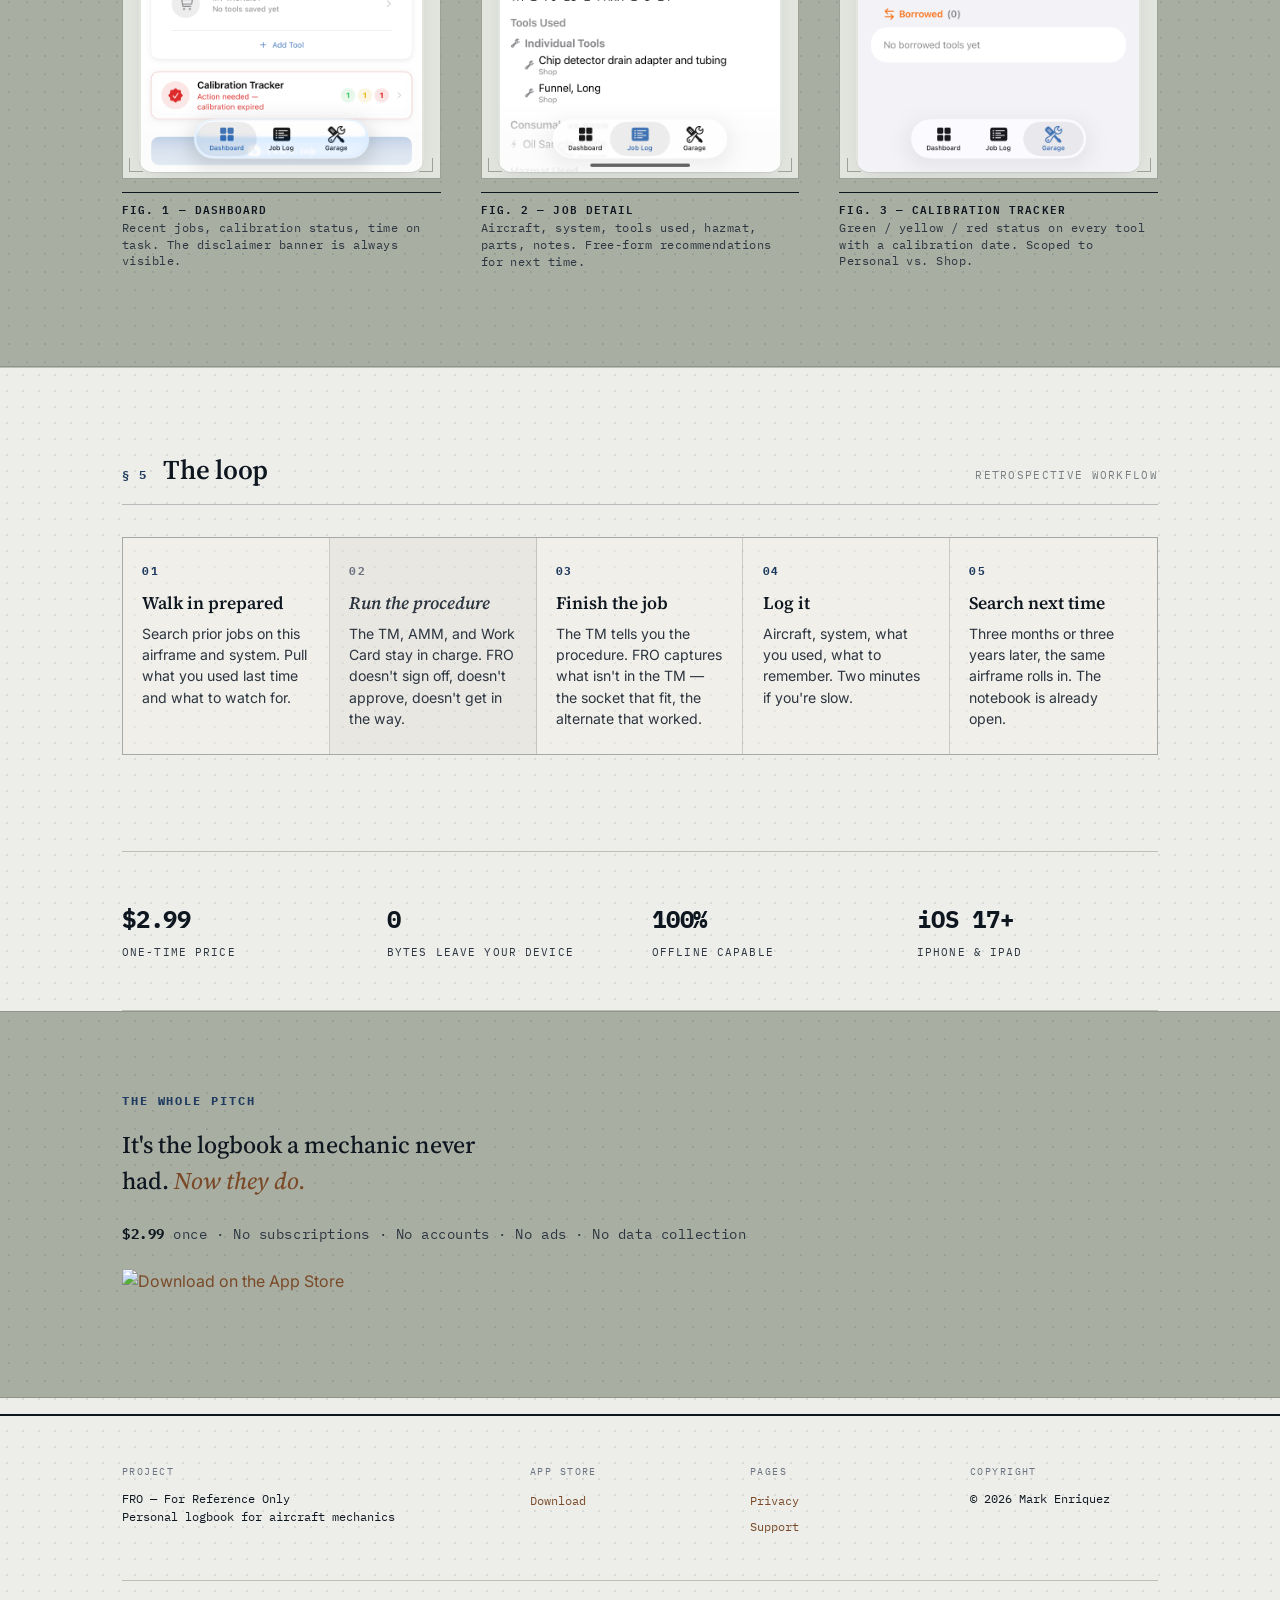
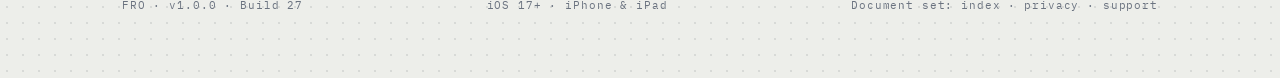
==== commit c69376cf: "mobile: collapse nav brand, scroll-strip links, tighten section bands The iPhone view was producing " ====
--- a/index.html
+++ b/index.html
@@ -788,13 +788,74 @@
     letter-spacing:.08em;
     display:flex;justify-content:space-between;flex-wrap:wrap;gap:.5rem;
   }
+
+  /* ============================================================
+     MOBILE PASS (≤600px) — Variant A: brand collapses to "FRO",
+     nav-links become a horizontal scroll strip beneath the brand row.
+     Also tightens section padding, shortens the docstrip, and adds
+     copper section-boundary hairlines so dot-grid bands stop bleeding.
+     ============================================================ */
+  .brand{white-space:nowrap}
+  .brand .sep{color:var(--ink-light);font-weight:400;margin:0 .35rem}
+  .brand .tag{font-weight:500}
+  .docstrip .short{display:none}
+  @media(max-width:600px){
+    .wrap{padding:0 1.25rem}
+    .nav-inner{flex-wrap:wrap;gap:.5rem;padding:.6rem 1.25rem .4rem;position:relative}
+    .brand .sep,.brand .tag{display:none}
+    .nav-links{
+      flex-wrap:nowrap;flex-basis:100%;
+      overflow-x:auto;-webkit-overflow-scrolling:touch;
+      scrollbar-width:none;gap:1.1rem;
+      padding:.35rem 1.25rem .25rem;margin:0 -1.25rem;
+      border-top:1px dashed var(--rule);
+    }
+    .nav-links::-webkit-scrollbar{display:none}
+    .nav-links li{flex-shrink:0}
+    .nav-links a{font-size:.7rem}
+    .nav-inner::after{
+      content:'';position:absolute;right:0;bottom:.4rem;
+      height:1.4rem;width:1.5rem;pointer-events:none;
+      background:linear-gradient(to right,transparent,rgba(237,238,234,.94));
+    }
+
+    .docstrip{padding:.5rem 1.25rem;font-size:.66rem}
+    .docstrip .full{display:none}
+    .docstrip .short{display:inline}
+
+    .hero{padding:3rem 0 2.5rem}
+    .hero h1{font-size:2rem;line-height:1.12;margin-bottom:1rem}
+    .hero .meta{gap:.9rem;margin-bottom:1.1rem}
+    .hero .sub{font-size:1rem;line-height:1.6}
+    .cta{margin-top:1.75rem;gap:1rem}
+
+    .audience{padding:1.25rem 0}
+    .audience-line{font-size:.95rem}
+    .section{padding:3rem 0 2.5rem}
+    .logbook{padding:3rem 0 2rem}
+    .notebook{padding:3rem 0 2.5rem}
+    .workflow{padding:3rem 0 2.5rem}
+    .closer{padding:3rem 0}
+    .plates-band{padding:2.5rem 0}
+    .plates{padding:2.5rem 0 1.25rem;gap:1.75rem}
+
+    .section-head{margin-bottom:1.4rem;gap:.6rem;flex-wrap:wrap}
+    .section-head h2{font-size:1.4rem;flex:1 1 100%;order:2}
+    .section-head .num{order:1}
+    .section-head .right{order:3;margin-left:auto;font-size:.62rem}
+
+    /* Stronger band separation between paper/dot-grid sections */
+    .audience,.section,.plates-band,.closer{
+      box-shadow:inset 0 2px 0 var(--accent),inset 0 -2px 0 var(--accent);
+    }
+  }
 </style>
 </head>
 <body>
 
 <nav>
   <div class="nav-inner">
-    <span class="brand"><b>FRO</b> · MAINTENANCE REFERENCE</span>
+    <span class="brand"><b>FRO</b><span class="sep">·</span><span class="tag">MAINTENANCE REFERENCE</span></span>
     <ul class="nav-links">
       <li><a href="#logbook">§ 1 Logbook</a></li>
       <li><a href="#what">§ 2 Scope</a></li>
@@ -806,7 +867,7 @@
 </nav>
 
 <div class="docstrip">
-  <span class="pip"></span>FOR REFERENCE ONLY · <b>Always subordinate to your TMs, AMMs, Work Cards, and approved procedures.</b>
+  <span class="pip"></span><span class="full">FOR REFERENCE ONLY · <b>Always subordinate to your TMs, AMMs, Work Cards, and approved procedures.</b></span><span class="short"><b>FOR REFERENCE ONLY</b> — subordinate to your TMs &amp; Work Cards.</span>
 </div>
 
 <header class="hero">
